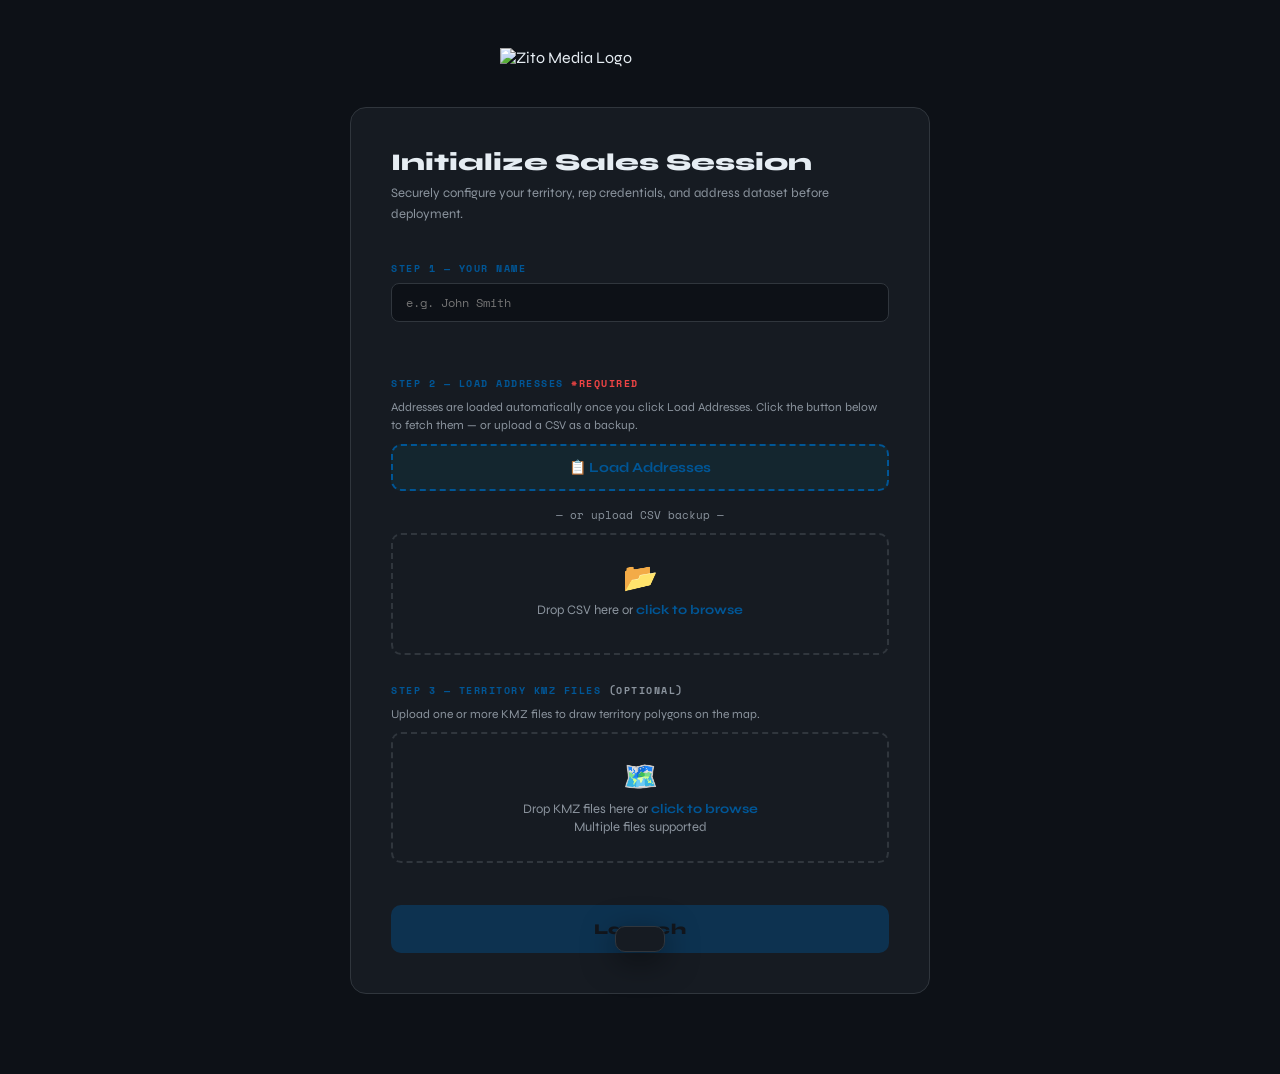
==== index.html @ ec0cebc1 "Rename app.html to index.html" ====
<!DOCTYPE html>
<html lang="en">
<head>
<meta charset="UTF-8">
<meta name="viewport" content="width=device-width, initial-scale=1.0, viewport-fit=cover">
<title>Zito FieldOS</title>
<link rel="manifest" href="manifest.json">
<meta name="theme-color" content="#005696">
<meta name="mobile-web-app-capable" content="yes">
<meta name="apple-mobile-web-app-capable" content="yes">
<meta name="apple-mobile-web-app-status-bar-style" content="black-translucent">
<meta name="apple-mobile-web-app-title" content="FieldOS">
<link rel="apple-touch-icon" href="https://www.zitomedia.net/wp-content/uploads/2025/03/Untitled-design-6.png">
<link rel="icon" type="image/png" href="https://www.zitomedia.net/wp-content/uploads/2025/03/Untitled-design-6.png">

<!-- Preconnect to every external host so DNS + TLS happens in parallel, not serially -->
<link rel="preconnect" href="https://fonts.googleapis.com">
<link rel="preconnect" href="https://fonts.gstatic.com" crossorigin>
<link rel="preconnect" href="https://cdnjs.cloudflare.com">
<link rel="preconnect" href="https://server.arcgisonline.com">
<link rel="preconnect" href="https://nominatim.openstreetmap.org">
<link rel="preconnect" href="https://services.arcgisonline.com">
<link rel="dns-prefetch" href="https://script.google.com">

<!-- Fonts: display=swap means text shows in fallback font immediately, custom font swaps in when ready -->
<link href="https://fonts.googleapis.com/css2?family=Space+Mono:wght@400;700&family=Syne:wght@400;600;700;800&display=swap" rel="stylesheet">
<link rel="stylesheet" href="https://cdnjs.cloudflare.com/ajax/libs/leaflet/1.9.4/leaflet.min.css"/>
<link rel="stylesheet" href="https://cdnjs.cloudflare.com/ajax/libs/leaflet.markercluster/1.5.3/MarkerCluster.min.css"/>
<link rel="stylesheet" href="https://cdnjs.cloudflare.com/ajax/libs/leaflet.markercluster/1.5.3/MarkerCluster.Default.min.css"/>
<!-- App styles — bump ?v= whenever you update style.css so browsers fetch fresh -->
<link rel="stylesheet" href="style.css">
</head>
<body>

<!-- ═══════════════════ SPLASH SCREEN ═══════════════════ -->
<div id="splash" class="gone">
  <div class="splash-grid"></div>
  <div class="splash-glow"></div>
  <div class="splash-rings">
    <div class="splash-ring"></div>
    <div class="splash-ring"></div>
    <div class="splash-ring"></div>
    <div class="splash-ring"></div>
  </div>
  <div class="splash-body">
    <div class="splash-logo">
      <img src="https://www.zitomedia.net/wp-content/uploads/2025/03/Untitled-design-6.png" alt="Zito Media">
    </div>
    <div class="splash-line"></div>
    <div class="splash-tag">Field Operations & Sales Intelligence</div>
    <div class="splash-name" id="splash-rep-name"></div>
    <div class="splash-dots">
      <div class="splash-dot"></div>
      <div class="splash-dot"></div>
      <div class="splash-dot"></div>
    </div>
    <div class="splash-prog-wrap">
      <div class="splash-prog-track">
        <div class="splash-prog-fill" id="splash-prog-fill"></div>
      </div>
      <div class="splash-prog-label">Loading session…</div>
    </div>
  </div>
  <div class="splash-ver">ZITO FIELDOS v1.0.3 • Production • Build 2026.02.22</div>
</div>

<!-- ═══════════════════ SIGN-OUT CONFIRM ═══════════════════ -->
<div id="signout-confirm">
  <div class="signout-box">
    <div class="signout-icon">👋</div>
    <div class="signout-title">End Session?</div>
    <div class="signout-msg">Your availability will be set to Offline and your session will be securely closed.</div>
    <div class="signout-btns">
      <button class="signout-cancel" onclick="closeSignOutConfirm()">Cancel</button>
      <button class="signout-confirm-btn" onclick="confirmSignOut()">End Session</button>
    </div>
  </div>
</div>

<!-- ═══════════════════ SETUP PAGE ═══════════════════ -->
<div id="page-setup">
  <div class="logo-bar">
    <img src="https://www.zitomedia.net/wp-content/uploads/2025/03/Untitled-design-6.png" alt="Zito Media Logo">
  </div>
  <div class="setup-card">
    <h1>Initialize Sales Session</h1>
    <p class="sub">Securely configure your territory, rep credentials, and address dataset before deployment.</p>

    <div class="step">
      <div class="slabel">Step 1 — Your Name</div>
      <input class="txt-in" type="text" id="rep-name" placeholder="e.g. John Smith" oninput="validateRepName()" autocomplete="name">
      <div id="rep-name-hint">⚠ Please enter your first and last name</div>
      <div id="rep-profile-status"></div>
    </div>

    <div class="step">
      <div class="slabel">Step 2 — Load Addresses <span class="text-danger">*Required</span></div>
      <p class="shint">Addresses are loaded automatically once you click Load Addresses. Click the button below to fetch them — or upload a CSV as a backup.</p>
      <button class="btn-fetch-addr" id="btn-fetch-addr" onclick="fetchAddressesFromSheet()">
        <span id="fetch-addr-icon">📋</span> Load Addresses
      </button>
      <div id="fetch-addr-status" class="dz-status"></div>

      <div class="dz-or">— or upload CSV backup —</div>
      <div class="dropzone" id="dz-csv">
        <input type="file" id="csv-file" accept=".csv">
        <div class="dz-icon">📂</div>
        <div class="dz-label">Drop CSV here or <strong>click to browse</strong></div>
        <div id="csv-status" class="dz-status"></div>
      </div>
    </div>

    <div class="step">
      <div class="slabel">Step 3 — Territory KMZ Files <span class="text-muted">(optional)</span></div>
      <p class="shint">Upload one or more KMZ files to draw territory polygons on the map.</p>
      <div class="dropzone" id="dz-kml">
        <input type="file" id="kml-file" accept=".kml,.kmz" multiple>
        <div class="dz-icon">🗺️</div>
        <div class="dz-label">Drop KMZ files here or <strong>click to browse</strong></div>
        <div class="dz-label small-muted">Multiple files supported</div>
      </div>
      <div id="kml-file-list"></div>
    </div>

    <button class="btn-launch" id="launch-btn" disabled onclick="launchApp()">Launch</button>
  </div>
</div>

<!-- ═══════════════════ APP PAGE ═══════════════════ -->
<div id="page-app">
  <div id="topbar">
    <div class="tb-logo">
      <img src="https://www.zitomedia.net/wp-content/uploads/2025/03/Untitled-design-6.png" alt="Logo" class="topbar-logo-img">
    </div>
    <div class="tb-sep"></div>
    <div class="tb-stat">Homes Passed: <strong id="st-total">0</strong></div>
    <div class="tb-stat sched">✅ Scheduled: <strong id="st-sched">0</strong></div>
    <div class="tb-stat">Pending: <strong id="st-pend">0</strong></div>
    <div class="tb-actions">
      <button id="btn-drop-pin-top" class="tb-btn" title="Drop a pin / add an address">📍 Drop Pin</button>
      <button id="btn-draw-zone-top" class="tb-btn tb-btn-zone" onclick="toggleDrawZoneMode()" title="Draw a polygon and auto-add every house inside it">🏘 Draw Zone</button>
      <div id="tb-status-pill" class="is-offline" onclick="openBadge()" title="View my badge">
        <span class="status-dot"></span>
        <span id="tb-status-label">OFFLINE</span>
      </div>
      <button id="btn-manager" class="tb-btn" onclick="openManagerPanel()">Team</button>
      <button id="btn-chat" class="tb-btn tb-btn-chat" onclick="openChat()" title="Team Chat">
        💬 Chat<span id="chat-unread-badge" class="chat-unread-badge hidden"></span>
      </button>
      <button class="tb-btn" onclick="openBadge()">My Badge</button>
      <button class="tb-btn btn-logout" onclick="openSignOutConfirm()" title="Sign out">Log Out</button>
    </div>
  </div>

  <!-- Sidebar collapse toggle -->
  <button id="sidebar-toggle" onclick="toggleSidebar()" title="Toggle address list">&#8249;</button>

  <!-- ═══════════════════ BADGE MODAL ═══════════════════ -->
  <div id="badge-modal" onclick="if(event.target===this)closeBadge()">
    <div class="badge-wrap">
      <div class="badge-card">
        <div class="badge-stripe"></div>
        <div class="badge-logo-bar">
          <img src="https://www.zitomedia.net/wp-content/uploads/2025/03/Untitled-design-6.png" alt="Zito Media">
          <span class="badge-id-num" id="badge-id-num">REP-000</span>
        </div>
        <div class="badge-avatar" id="badge-avatar">?</div>
        <div class="badge-name" id="badge-rep-name">—</div>
        <div class="badge-title">Sales Representative</div>
        
        <div class="badge-contact">
          <div class="badge-contact-row">📞 <a id="badge-phone-link" href="#"><span id="badge-rep-phone">—</span></a></div>
          <div class="badge-contact-row">✉️ <a id="badge-email-link" href="#"><span id="badge-rep-email">—</span></a></div>
          <div class="badge-contact-row">🌐 <a id="badge-web-link" href="#" target="_blank" rel="noopener"><span id="badge-rep-web">zitomedia.net</span></a></div>
        </div>

        <div class="badge-email-actions">
          <button class="badge-email-btn mega" onclick="emailCustomerOffer('mega')">Email Mega Offer</button>
          <button class="badge-email-btn gig" onclick="emailCustomerOffer('gig')">Email Gig Offer</button>
        </div>

        <div class="badge-divider"></div>
        <div class="badge-stats">
          <div class="badge-stat">
            <div class="badge-stat-val total-c" id="badge-total">0</div>
            <div class="badge-stat-lbl">Total Sales</div>
          </div>
          <div class="badge-stat">
            <div class="badge-stat-val mega-c" id="badge-mega">0</div>
            <div class="badge-stat-lbl">Mega</div>
          </div>
          <div class="badge-stat">
            <div class="badge-stat-val gig-c" id="badge-gig">0</div>
            <div class="badge-stat-lbl">Gig</div>
          </div>
        </div>
        <div class="badge-divider"></div>
        <div class="badge-status-row">
          <div id="badge-toggle" class="badge-status-toggle offline" onclick="toggleRepStatus()">
            <span class="badge-toggle-dot"></span>
            <span id="badge-status-text">OFFLINE</span>
          </div>
        </div>
        <div class="badge-toggle-hint">Tap to toggle your availability status</div>
      </div>
      <button class="badge-close-btn" onclick="closeBadge()">Close</button>
      <button class="badge-signout-btn" onclick="closeBadge();openSignOutConfirm()">⏻ End Session</button>
    </div>
  </div>

  <!-- ═══════════════════ MANAGER DASHBOARD ═══════════════════ -->
  <div id="manager-modal" onclick="if(event.target===this)closeManagerPanel()">
    <div class="mgr-wrap">

      <!-- Header -->
      <div class="mgr-header">
        <div>
          <div class="mgr-eyebrow">Manager View</div>
          <div class="mgr-title">Field Intelligence</div>
          <div class="mgr-subtitle" id="mgr-last-refresh">—</div>
        </div>
        <button class="mgr-refresh-btn" id="mgr-refresh-btn" onclick="refreshManagerPanel()">↻</button>
      </div>

      <!-- Top KPI pills -->
      <div class="mgr-summary">
        <div class="mgr-pill"><div class="mgr-pill-val online-c" id="mgr-count-online">—</div><div class="mgr-pill-lbl">Online</div></div>
        <div class="mgr-pill"><div class="mgr-pill-val offline-c" id="mgr-count-offline">—</div><div class="mgr-pill-lbl">Offline</div></div>
        <div class="mgr-pill"><div class="mgr-pill-val sales-c" id="mgr-count-sales">—</div><div class="mgr-pill-lbl">Sales Today</div></div>
      </div>

      <!-- Tab nav -->
      <div class="mgr-tabs">
        <button class="mgr-tab active" onclick="switchMgrTab('team',this)"><span class="tab-emoji">👥</span><span class="tab-label">Team</span></button>
        <button class="mgr-tab" onclick="switchMgrTab('analytics',this)"><span class="tab-emoji">📊</span><span class="tab-label">Analytics</span></button>
        <button class="mgr-tab" onclick="switchMgrTab('coverage',this)"><span class="tab-emoji">🗺</span><span class="tab-label">Coverage</span></button>
        <button class="mgr-tab" onclick="switchMgrTab('forecast',this)"><span class="tab-emoji">💰</span><span class="tab-label">Forecast</span></button>
        <button class="mgr-tab" onclick="switchMgrTab('territory',this)"><span class="tab-emoji">🎯</span><span class="tab-label">Territory</span></button>
        <button class="mgr-tab mgr-tab-ai" onclick="switchMgrTab('ai',this)"><span class="tab-emoji">🤖</span><span class="tab-label">AI</span></button>
        <!-- AI Coach removed -->
      </div>

      <!-- ── TAB: TEAM ── -->
      <div id="mgr-tab-team" class="mgr-tab-panel active">
        <div class="mgr-perf">
          <div class="mgr-perf-head">Live Performance</div>
          <div class="mgr-perf-grid">
            <div class="mgr-metric">
              <div class="mgr-metric-lbl">Close Rate</div>
              <div class="mgr-metric-val" id="mgr-m-close">—</div>
              <div class="mgr-metric-sub" id="mgr-m-close-sub">—</div>
            </div>
            <div class="mgr-metric">
              <div class="mgr-metric-lbl">Sales / Hour</div>
              <div class="mgr-metric-val" id="mgr-m-pace">—</div>
              <div class="mgr-metric-sub" id="mgr-m-pace-sub">—</div>
            </div>
            <div class="mgr-metric">
              <div class="mgr-metric-lbl">Gig Mix</div>
              <div class="mgr-metric-val" id="mgr-m-gigmix">—</div>
              <div class="mgr-metric-sub" id="mgr-m-gigmix-sub">—</div>
            </div>
            <div class="mgr-metric">
              <div class="mgr-metric-lbl">Sales / Rep</div>
              <div class="mgr-metric-val" id="mgr-m-spr">—</div>
              <div class="mgr-metric-sub" id="mgr-m-spr-sub">—</div>
            </div>
          </div>
        </div>
        <div class="mgr-list-head">Field Reps</div>
        <div id="mgr-rep-list">
          <div class="mgr-loading"><div class="mgr-spinner"></div>Loading rep data…</div>
        </div>
      </div>

      <!-- ── TAB: ANALYTICS ── -->
      <div id="mgr-tab-analytics" class="mgr-tab-panel">

        <div class="mgr-two-col">
          <div class="ana-card">
            <div class="ana-card-head">🕐 Best Hours to Knock</div>
            <div class="ana-card-sub">Close rate by hour of day — based on all recorded door knocks</div>
            <div id="ana-tod-chart" class="tod-chart"></div>
            <div class="tod-x-labels" id="ana-tod-labels"></div>
          </div>

          <div class="ana-card">
            <div class="ana-card-head">📶 Status Breakdown</div>
            <div class="ana-card-sub">Disposition of all worked doors this session</div>
            <div id="ana-status-bars" class="status-bars"></div>
          </div>
        </div>

        <div class="mgr-two-col">
          <div class="ana-card">
            <div class="ana-card-head">🆚 Competitor Landscape</div>
            <div class="ana-card-sub">What service do prospects already have?</div>
            <div id="ana-competitor" class="competitor-grid"></div>
          </div>

          <div class="ana-card">
            <div class="ana-card-head">👤 Rep Leaderboard</div>
            <div class="ana-card-sub">Ranked by close rate — minimum 5 doors worked</div>
            <div id="ana-leaderboard" class="leaderboard-list"></div>
          </div>
        </div>

      </div>

      <!-- ── TAB: COVERAGE ── -->
      <div id="mgr-tab-coverage" class="mgr-tab-panel">

        <div class="mgr-two-col">
          <div class="ana-card">
            <div class="ana-card-head card-head-flex">
              <span>Territory Coverage</span>
              <button class="heat-btn" id="btn-heat-map" onclick="toggleHeatMap()">🌡 Coverage Map</button>
            </div>
            <div class="ana-card-sub">% of addresses knocked per territory</div>
            <div id="cov-territory-bars"></div>
          </div>

          <div class="ana-card">
            <div class="ana-card-head">📍 Coverage Legend</div>
            <div class="cov-legend">
              <div class="cov-leg-row"><span class="cov-swatch mega"></span>Mega Sale</div>
              <div class="cov-leg-row"><span class="cov-swatch gig"></span>Gig Sale</div>
              <div class="cov-leg-row"><span class="cov-swatch nothome"></span>Not Home</div>
              <div class="cov-leg-row"><span class="cov-swatch brightspeed"></span>Brightspeed</div>
              <div class="cov-leg-row"><span class="cov-swatch incontract"></span>In Contract</div>
              <div class="cov-leg-row"><span class="cov-swatch notinterested"></span>Not Interested</div>
              <div class="cov-leg-row"><span class="cov-swatch goback"></span>Go Back Later</div>
              <div class="cov-leg-row"><span class="cov-swatch pending"></span>Pending / Untouched</div>
            </div>
          </div>
        </div>

      </div>

      <!-- ── TAB: FORECAST ── -->
      <div id="mgr-tab-forecast" class="mgr-tab-panel">

        <div class="ana-card forecast-hero">
          <div class="ana-card-head">📡 Revenue Projection</div>
          <div class="ana-card-sub">Based on current close rate applied to remaining pending homes</div>
          <div class="forecast-mrr" id="fc-mrr">—</div>
          <div class="forecast-mrr-label">Projected Monthly Recurring Revenue</div>
        </div>

        <div class="ana-card">
          <div class="ana-card-head">Projection Inputs</div>
          <div class="fc-inputs-grid" id="fc-inputs-grid"></div>
        </div>

        <div class="ana-card">
          <div class="ana-card-head">Territory Breakdown</div>
          <div id="fc-territory-table"></div>
        </div>

        <div class="ana-card">
          <div class="ana-card-head">Package Revenue Split</div>
          <div class="fc-pkg-split" id="fc-pkg-split"></div>
        </div>

      </div>

      <!-- ── TAB: TERRITORY INTEL ── -->
      <div id="mgr-tab-territory" class="mgr-tab-panel">

        <div class="ana-card">
          <div class="ana-card-head">📡 Territory Saturation</div>
          <div class="ana-card-sub">How worked-out is each territory? When to rotate reps in.</div>
          <div id="ti-saturation"></div>
        </div>

        <div class="ana-card">
          <div class="ana-card-head">🆚 Competitor Breakdown by Territory</div>
          <div class="ana-card-sub">% of homes using Brightspeed, in contract, or open market — per territory</div>
          <div id="ti-competitor-table"></div>
        </div>

        <div class="ana-card">
          <div class="ana-card-head">🔄 Follow-Up Queue</div>
          <div class="ana-card-sub">Go Back Later &amp; Not Home doors across all territories — sorted by how long they've been waiting</div>
          <div id="ti-stale-list"></div>
        </div>

        <div class="ana-card">
          <div class="ana-card-head">📋 Deploy Recommendations</div>
          <div class="ana-card-sub">Where to focus reps next based on coverage and close rate data</div>
          <div id="ti-recommendations"></div>
        </div>

      </div>

      <!-- AI Coach tab removed -->

      <!-- ── TAB: AI ANALYSIS ── -->
      <div id="mgr-tab-ai" class="mgr-tab-panel">

        <!-- API Key row -->
        <div class="ai-key-row" id="ai-key-row">
          <div class="ai-key-label">Anthropic API Key</div>
          <div class="ai-key-input-wrap">
            <input class="ai-key-input" id="ai-key-input" type="password"
              placeholder="sk-ant-api03-…"
              oninput="aiKeySave()"
              autocomplete="off" spellcheck="false">
            <button class="ai-key-toggle" onclick="aiKeyToggle()" title="Show/hide key">👁</button>
          </div>
          <div class="ai-key-hint" id="ai-key-hint">Saved in your browser only — never sent to the sheet</div>
        </div>

        <div class="ai-hero-card">
          <div class="ai-hero-left">
            <div class="ai-hero-title">🤖 Field Intelligence Briefing</div>
            <div class="ai-hero-sub">Claude analyses all live territory, rep, competitor, and forecast data to give you actionable deployment recommendations.</div>
          </div>
          <button class="ai-run-btn" id="ai-run-btn" onclick="runAIAnalysis()">
            <span id="ai-run-btn-label">▶ Run Analysis</span>
          </button>
        </div>

        <!-- Context pills — what data is being sent -->
        <div class="ai-context-pills" id="ai-context-pills"></div>

        <!-- Output area -->
        <div id="ai-output" class="ai-output-idle">
          <div class="ai-output-placeholder">
            <div class="ai-placeholder-icon">🧠</div>
            <div>Enter your API key above, then hit <strong>Run Analysis</strong>.<br>
            Takes about 10–15 seconds.</div>
          </div>
        </div>

        <!-- Timestamp -->
        <div class="ai-timestamp" id="ai-timestamp"></div>

      </div>

      <button class="mgr-close-btn" onclick="closeManagerPanel()">Close</button>
    </div>
  </div>

  <!-- ═══════════════════ GPS PERMISSION PROMPT ═══════════════════ -->
  <div id="gps-prompt" class="gps-prompt-overlay">
    <div class="gps-prompt-box">
      <div class="gps-prompt-icon">📍</div>
      <div class="gps-prompt-title">Enable Location</div>
      <div class="gps-prompt-body">
        FieldOS uses your location to:<br><br>
        <span class="gps-feat">🧭 <strong>Route Mode</strong> — sort addresses nearest-first as you walk</span>
        <span class="gps-feat">📡 <strong>Territory loading</strong> — auto-load homes near you</span>
        <span class="gps-feat">🔄 <strong>Follow-Up Queue</strong> — show distance to each callback</span>
      </div>
      <div class="gps-prompt-sub">Your location is never stored or shared. It stays on your device.</div>
      <button class="gps-btn-allow" onclick="requestGPS()">Allow Location Access</button>
      <button class="gps-btn-skip"  onclick="dismissGPSPrompt()">Not Now</button>
    </div>
  </div>

  <!-- GPS status banner (shows briefly after grant/deny) -->
  <div id="gps-banner" class="gps-banner"></div>

  <div id="panel-list">
    <div class="pl-head">
      <div class="pl-title">
        Addresses
        <span class="pl-badge" id="addr-count">0</span>
      </div>
      <div class="pl-mode-btns">
        <button class="pl-mode-btn" id="btn-route-mode" onclick="toggleRouteMode()">
          <span class="pl-mode-icon">🧭</span>
          <span class="pl-mode-label">Route</span>
        </button>
        <button class="pl-mode-btn" id="btn-stale-mode" onclick="toggleStaleMode()">
          <span class="pl-mode-icon">🔄</span>
          <span class="pl-mode-label">Follow-Up</span>
          <span class="pl-mode-count" id="stale-badge"></span>
        </button>
      </div>
      <input class="search-in" id="addr-search" placeholder="🔍 Search addresses…" oninput="filterList(this.value)">
    </div>
    <div id="addr-items"></div>
    <div class="pl-footer">
      <button class="btn-add-addr" onclick="openAddAddrModal()">&#43; Add Address</button>
    </div>
  </div>

  <!-- ═══════════════════ ADD ADDRESS MODAL ═══════════════════ -->
  <div id="add-addr-modal" onclick="if(event.target===this)closeAddAddrModal()">
    <div class="add-addr-box">
      <div class="add-addr-header">
        <div class="add-addr-title">Add New Address</div>
        <button class="add-addr-close" onclick="closeAddAddrModal()">&#10005;</button>
      </div>
      <div class="add-addr-sub">Enter a home not in the current list. It will be added to your session and saved to the Addresses tab in Google Sheets.</div>

      <div class="fg">
        <label class="fl">Street Address <span class="text-danger">*</span></label>
        <input class="fi" type="text" id="new-addr-street" placeholder="e.g. 123 Oak St" oninput="checkNewAddrReady()">
      </div>
      <div class="fg-row">
        <div>
          <label class="fl">City <span class="text-danger">*</span></label>
          <input class="fi" type="text" id="new-addr-city" placeholder="e.g. Burnsville" oninput="checkNewAddrReady()">
        </div>
        <div>
          <label class="fl">State</label>
          <input class="fi" type="text" id="new-addr-state" placeholder="e.g. NC" maxlength="2">
        </div>
      </div>
      <div class="fg">
        <label class="fl">ZIP Code</label>
        <input class="fi" type="text" id="new-addr-zip" placeholder="e.g. 28714" maxlength="10">
      </div>

      <div class="add-addr-note">
        &#128203; This address will also be written to the <strong>Addresses</strong> tab of your Google Sheet so it persists for future sessions.
      </div>

      <button class="btn-add-addr-submit" id="btn-new-addr-submit" onclick="submitNewAddress()" disabled>Add Address</button>
      <div id="add-addr-sending">
        <div class="add-addr-spinner"></div> Saving to Google Sheet&hellip;
      </div>
    </div>
  </div>

  <!-- Pin Drop banner — visible while pin mode is active -->
  <div id="pin-drop-banner">📍 Tap a home on the map to add it</div>

  <!-- Draw Zone banner — visible while polygon drawing is active -->
  <div id="draw-zone-banner">
    <span id="draw-zone-banner-text">✏️ Tap to place corners — double-tap or tap ● to close</span>
    <button class="dz-banner-cancel" onclick="cancelDrawZone()">✕ Cancel</button>
  </div>

  <!-- Draw Zone Confirm Modal -->
  <div id="draw-zone-confirm-modal" onclick="if(event.target===this)closeDrawZoneConfirm()">
    <div class="dz-confirm-box">
      <div class="dz-confirm-header">
        <div class="dz-confirm-title">🏘 Zone Scan Complete</div>
        <button class="dz-confirm-close" onclick="closeDrawZoneConfirm()">✕</button>
      </div>
      <div class="dz-confirm-count">
        <div class="dz-count-num" id="dz-count-big">0</div>
        <div class="dz-count-label">homes found in zone</div>
      </div>
      <div id="dz-breakdown" class="dz-breakdown"></div>
      <div id="dz-geocode-time" class="dz-geocode-time"></div>
      <div class="dz-territory-row">
        <label class="dz-terr-label">Assign territory name</label>
        <input class="dz-terr-input" id="dz-territory-input" type="text" placeholder="e.g. Palestine_TX">
      </div>
      <div class="dz-confirm-actions">
        <button class="dz-btn-confirm" onclick="confirmAddZoneBuildings()">✅ Add All Homes</button>
        <button class="dz-btn-cancel"  onclick="closeDrawZoneConfirm()">Cancel</button>
      </div>
    </div>
  </div>

  <!-- Drop Pin FAB — mobile only, replaces the topbar button which overflows on small screens -->
  <button id="btn-drop-pin-fab" onclick="togglePinDropMode()" title="Drop a pin / add an address">
    📍 Drop Pin
  </button>

  <div id="map"></div>

  <!-- Weather Overlay Pill -->
  <div id="wx-pill" class="wx-pill" aria-label="Weather controls">
    <button id="wx-radar-toggle" class="wx-chip wx-toggle" type="button" onclick="wxToggleRadar()" aria-pressed="false">
      <span class="wx-label">Radar</span>
      <span class="wx-switch" aria-hidden="true"><span class="wx-knob"></span></span>
    </button>
    <div id="wx-temp" class="wx-chip wx-temp" title="Current temperature">—°F</div>
  </div>

  <!-- Geocoding progress bar -->
  <div id="geocode-bar" class="hidden">
    <div id="gc-text"></div>
    <div class="gc-track">
      <div id="gc-fill"></div>
    </div>
  </div>

  <div id="panel-form">
    <div class="pf-head">
      <div class="pf-info">
        <div class="pf-addr" id="pf-addr-line"></div>
        <div class="pf-sub"  id="pf-addr-sub"></div>
      </div>
      <button class="pf-collapse" id="pf-collapse-btn" onclick="toggleFormCollapse()" title="Collapse / expand form">▾</button>
      <button class="pf-close" onclick="closeForm()">✕</button>
    </div>
    <div class="pf-body">

      <!-- Active customer notice (shown instead of sales form) -->
      <div id="active-notice" class="hidden">
        <div class="active-notice-box">
          <div class="active-notice-icon">⚡</div>
          <div class="active-notice-title">Active Customer</div>
          <div class="active-notice-msg">This address is an existing active customer and cannot be sold to.</div>
        </div>
      </div>

      <!-- Sales form (hidden for active customers) -->
      <div id="sales-form-body">

      <!-- Previous disposition banner — shown when address has been visited before -->
      <div id="prev-disposition" class="hidden">
        <div class="prev-disp-label">Previous Disposition</div>
        <div class="prev-disp-row">
          <span class="prev-disp-status" id="prev-disp-status"></span>
          <span class="prev-disp-clear" onclick="clearPrevDisposition()" title="Clear disposition">✕ Clear</span>
        </div>
        <div class="prev-disp-note hidden" id="prev-disp-note"></div>
      </div>

      <div class="sec-head">Customer Info</div>
      <div class="fg-row">
        <div><label class="fl">First Name</label><input class="fi" type="text" id="f-first" placeholder="Jane"></div>
        <div><label class="fl">Last Name</label><input class="fi" type="text" id="f-last" placeholder="Smith"></div>
      </div>
      <div class="fg">
        <label class="fl">Phone</label>
        <input class="fi" type="text" id="f-phone" placeholder="(555) 555-5555" oninput="fmtPhone(this)">
      </div>
      <div class="fg">
        <label class="fl">Email</label>
        <input class="fi" type="text" id="f-email" placeholder="jane@example.com">
      </div>
      <div class="fg">
        <label class="fl">Notes</label>
        <input class="fi" type="text" id="f-notes" placeholder="Gate code, best call time, etc.">
      </div>

      <div class="sec-head">Select Package</div>
      <div class="pkg-grid">
        <div class="pkg-card mega-card" id="pkg-mega" onclick="pickPkg('mega')">
          <span class="pkg-check">✓</span>
          <div class="pkg-icon">⚡</div>
          <div class="pkg-name">Mega Speed</div>
          <div class="pkg-speed">500 Mbps</div>
          <div class="pkg-price">$44.95/mo</div>
        </div>
        <div class="pkg-card gig-card" id="pkg-gig" onclick="pickPkg('gig')">
          <span class="pkg-check">✓</span>
          <div class="pkg-icon">🚀</div>
          <div class="pkg-name">Gig Speed</div>
          <div class="pkg-speed">1,000 Mbps</div>
          <div class="pkg-price">$54.95/mo</div>
        </div>
      </div>

      <!-- Pricing Breakdown (shown after package selected) -->
      <div id="pricing-box" class="hidden">

        <div class="sec-head">Schedule Install</div>

        <!-- Schedule picker -->
        <div id="sched-wrap">
          <div id="sched-loading" class="sched-msg hidden">
            <div class="sched-spinner"></div><span>Loading schedule…</span>
          </div>
          <div id="sched-error" class="sched-err hidden"></div>

          <div id="sched-picker" class="hidden">
            <div class="sched-nav">
              <button class="sched-nav-btn" onclick="schedShiftWeek(-1)">&#8592;</button>
              <span class="sched-week-label" id="sched-week-label"></span>
              <button class="sched-nav-btn" onclick="schedShiftWeek(1)">&#8594;</button>
            </div>
            <div id="sched-day-grid"></div>
          </div>

          <!-- Confirmed slot -->
          <div id="sched-confirmed" class="sched-confirmed hidden">
            <div class="sched-conf-check">✅</div>
            <div class="sched-conf-body">
              <div class="sched-conf-label">Install Scheduled</div>
              <div class="sched-conf-date" id="sched-conf-date"></div>
              <div class="sched-conf-time" id="sched-conf-time"></div>
            </div>
            <button class="sched-conf-change" onclick="schedClearSlot()">✕ Change</button>
          </div>
        </div>

        <!-- Hidden fields used by calcPricing + payload -->
        <input type="hidden" id="f-install-date">
        <input type="hidden" id="f-install-time">

        <div class="sec-head">Pricing Breakdown</div>
        <div class="price-table">
          <div class="price-section-label">Monthly Bill (recurring)</div>
          <div class="price-row"><span>Internet Service</span><span id="pr-internet">—</span></div>
           <div class="price-row"><span>Modem Fee</span><span>$10.00</span></div>
          <div class="price-row"><span>eero 6+ WiFi Router</span><span>$5.00</span></div>
          <div class="price-row"><span>Payment Processing Fee</span><span>$1.00</span></div>
          <div class="price-row price-total"><span>Monthly Total</span><span id="pr-monthly">—</span></div>

          <div class="price-section-label mt-14">First Month Bill (promo: internet is free)</div>
          <div class="price-row promo-row"><span>Internet Service</span><span class="free-tag">FREE</span></div>
           <div class="price-row"><span>Modem Fee</span><span>$10.00</span></div>
          <div class="price-row"><span>eero 6+ WiFi Router</span><span>$5.00</span></div>
          <div class="price-row"><span>Payment Processing Fee</span><span>$1.00</span></div>
          <div class="price-row price-total"><span>First Month Bill (fees only)</span><span id="pr-firstbill-fees">$16.00</span></div>
           <div class="price-row"><span class="opacity-85">+ Estimated Proration (below)</span><span class="opacity-85">—</span></div>
           <div class="price-row price-total"><span>Estimated First Bill Total</span><span id="pr-firstbill-total">—</span></div>

          <div id="proration-section" class="hidden">
            <div class="price-section-label mt-14">Estimated Proration (install → 1st of next month)</div>
            <div class="price-row"><span id="pr-prorate-label">Internet</span><span id="pr-prorate-internet">—</span></div>
            <div class="price-row"><span id="pr-prorate-eero-label">eero 6+</span><span id="pr-prorate-eero">—</span></div>
            <div class="price-row"><span>Payment Processing Fee</span><span>$1.00</span></div>
            <div class="price-row price-total"><span>Estimated Proration Total</span><span id="pr-prorate-total">—</span></div>
             <div class="price-note mt-10">
               ✅ <strong>No payment is collected at install.</strong> Estimated proration is added to the first bill.
             </div>
          </div>

          <div class="price-note">
            📅 Bills are generated on the <strong>1st</strong> of each month and due by the <strong>10th</strong>.
            <br>💡 Promo: First month includes <strong>free internet service</strong>, but standard monthly fees still apply (modem $10, eero $5, processing $1).
          </div>
        </div>
      </div>

      <div class="sec-head">Submit Sale</div>
      <button class="btn-mega" id="btn-mega" onclick="submitSale('Mega Speed')" disabled>⚡ Submit — Mega Speed</button>
      <button class="btn-gig"  id="btn-gig"  onclick="submitSale('Gig Speed')"  disabled>🚀 Submit — Gig Speed</button>

      <div class="sec-head">No Sale</div>
      <div class="status-grid" id="status-grid">
        <!-- Populated dynamically by renderDispositionButtons() based on territory -->
      </div>
      
      <!-- No Sale Disposition Note (only for Not Home / Not Interested / Go Back Later) -->
      <div class="fg hidden" id="ns-note-wrap">
        <label class="fl" for="ns-note">Disposition Note</label>
        <textarea class="fi" id="ns-note" rows="3" placeholder="Quick note (optional)"></textarea>
      </div>

<button class="btn-log" onclick="submitStatus()">Log Status (no sale)</button>

      </div><!-- end sales-form-body -->
    </div>
  </div>
</div>

<!-- ═══════════════════ CHAT MODAL ═══════════════════ -->
<div id="chat-modal" onclick="if(event.target===this)closeChat()">
  <div class="chat-wrap">
    <div class="chat-header">
      <div class="chat-header-left">
        <div class="chat-title">💬 Team Chat</div>
        <div class="chat-subtitle" id="chat-subtitle">Loading…</div>
      </div>
      <button class="chat-close-btn" onclick="closeChat()">✕</button>
    </div>
    <div class="chat-messages" id="chat-messages">
      <div class="chat-loading"><div class="chat-spinner"></div> Loading messages…</div>
    </div>
    <div class="chat-input-row">
      <input class="chat-input" id="chat-input" type="text" placeholder="Message the team…" maxlength="500" onkeydown="if(event.key==='Enter'&&!event.shiftKey){event.preventDefault();sendChatMessage();}">
      <button class="chat-send-btn" onclick="sendChatMessage()">Send</button>
    </div>
  </div>
</div>

<!-- Toast -->
<div id="toast"></div>

<!-- Guide Modal -->
<div id="modal" onclick="handleModalClick(event)">
  <div class="modal-box">
    <h2>⚙ Google Sheets Setup Guide</h2>
    <p>Follow these steps to send sale data automatically to a Google Sheet.</p>

    <h3>1 — Create a Google Sheet</h3>
    <p>Add these headers in Row 1 exactly as shown:</p>
    <pre>Timestamp | Salesperson | Address | City | State | Zip | First Name | Last Name | Phone | Email | Package | Install Date | Install Time | Notes | Status</pre>

    <h3>2 — Open Apps Script</h3>
    <p>Go to <strong>Extensions → Apps Script</strong>, delete existing code, and paste this:</p>
    <pre>function doPost(e) {
  var sheet = SpreadsheetApp.getActiveSpreadsheet().getActiveSheet();
  var d = JSON.parse(e.postData.contents);
  sheet.appendRow([
    new Date(), d.salesperson,
    d.address, d.city, d.state, d.zip,
    d.firstName, d.lastName, d.phone, d.email,
    d.package, d.installDate, d.installTime, d.notes, d.status
  ]);
  return ContentService
    .createTextOutput(JSON.stringify({result:'success'}))
    .setMimeType(ContentService.MimeType.JSON);
}</pre>

    <h3>3 — Deploy as Web App</h3>
    <p>Click <strong>Deploy → New deployment → Web app</strong>. Set <em>Execute as</em>: <strong>Me</strong>, <em>Who has access</em>: <strong>Anyone</strong>. Deploy and authorize.</p>

    <h3>4 — Address CSV Format</h3>
    <pre>address,city,state,zip
123 Main St,Burnsville,NC,28714
456 Oak Ave,Burnsville,NC,28714</pre>

    <button class="modal-close" onclick="closeModal()">Close</button>
  </div>
</div>
<!-- Third-party libraries -->
<script defer src="https://cdnjs.cloudflare.com/ajax/libs/leaflet/1.9.4/leaflet.min.js"></script>
<script defer src="https://cdnjs.cloudflare.com/ajax/libs/leaflet.markercluster/1.5.3/leaflet.markercluster.min.js"></script>
<script defer src="https://cdnjs.cloudflare.com/ajax/libs/PapaParse/5.4.1/papaparse.min.js"></script>
<script defer src="https://cdnjs.cloudflare.com/ajax/libs/jszip/3.10.1/jszip.min.js"></script>
<!-- App logic — bump ?v= whenever you push a new version of app.js -->
<script defer src="app.js"></script>
<!-- Supabase client (optional) -->
<script type="module">
  import { createClient } from "https://esm.sh/@supabase/supabase-js@2";

  window.supabase = createClient(
    "YOUR_SUPABASE_URL",
    "YOUR_SUPABASE_ANON_KEY"
  );
</script>
<!-- Service worker: caches app shell + tiles so the app loads fast on weak signal -->
<script>
  if ('serviceWorker' in navigator) {
    window.addEventListener('load', function() {
      navigator.serviceWorker.register('sw.js').catch(function(){});
    });
  }
</script>
</body>
</html>
---- style.css ----
/* Zito FieldOS — styles
 * Split from single-file build on 2026.02.24
 * To update: edit this file and bump ?v= in index.html
 */

:root {
  --bg: #0d1117;
  --surface: #161b22;
  --surface2: #21262d;
  --border: #30363d;
  --accent: #005696;
  --mega: #8b5cf6;
  --gig: #10b981;
  --text: #e6edf3;
  --muted: #8b949e;
  --warn: #d97706;
  --danger: #ef4444;
  --sidebar-w: 280px;
}
* { box-sizing: border-box; margin: 0; padding: 0; }
body { font-family: 'Syne', sans-serif; color: var(--text); background: var(--bg); }

/* ── UTILITY CLASSES ─────────────────────────────────── */
.hidden { display: none !important; }
.mt-10 { margin-top: 10px !important; }
.mt-14 { margin-top: 14px !important; }
.opacity-85 { opacity: .85; }
.text-danger { color: var(--danger); }
.text-muted { color: var(--muted); }
.small-muted { font-size: 11px; color: var(--muted); margin-top: 2px; }
.topbar-logo-img { height: 30px; width: auto; }
.tb-actions { display: flex; align-items: center; gap: 8px; }
.btn-logout { color: #f87171; border-color: rgba(239,68,68,.3); }
.card-head-flex { display: flex; align-items: center; justify-content: space-between; }
.cov-swatch.mega { background: #8b5cf6; }
.cov-swatch.gig { background: #10b981; }
.cov-swatch.nothome { background: #d97706; }
.cov-swatch.brightspeed { background: #ef4444; }
.cov-swatch.incontract { background: #818cf8; }
.cov-swatch.notinterested { background: #dc2626; }
.cov-swatch.goback { background: #06b6d4; }
.cov-swatch.pending { background: #6b7280; }

/* geocode bar styles */
#geocode-bar {
  display: none;
  position: absolute;
  bottom: 20px;
  left: 50%;
  transform: translateX(-50%);
  background: #fff;
  border: 1px solid #d1d5db;
  border-radius: 10px;
  padding: 12px 20px;
  min-width: 300px;
  box-shadow: 0 4px 16px rgba(0,0,0,.15);
  z-index: 999;
  flex-direction: column;
  gap: 8px;
  font-family: 'Syne', sans-serif;
}
#gc-text { font-size: 12px; font-weight: 600; color: #374151; text-align: center; }
.gc-track { background: #e5e7eb; border-radius: 4px; height: 6px; overflow: hidden; }
#gc-fill { height: 100%; background: #2563eb; border-radius: 4px; transition: width .4s ease; width: 0%; }

/* additional element-specific rules */
#rep-name-hint { font-size: 11px; color: var(--muted); margin-top: 6px; font-family: 'Space Mono', monospace; display: none; }
#rep-profile-status { font-size: 12px; margin-top: 8px; min-height: 18px; }
#fetch-addr-status { margin-top: 8px; }
.tb-stat.sched { color: #059669; }

/* ── SETUP PAGE ─────────────────────────────────────── */
#page-setup {
  min-height: 100vh;
  min-height: 100dvh;
  overflow-y: auto;
  display: flex;
  flex-direction: column;
  align-items: center;
  padding: 48px 20px 80px;
  padding-bottom: max(80px, calc(80px + env(safe-area-inset-bottom)));
  box-sizing: border-box;
}
.logo-bar {
  display: flex;
  flex-direction: column;
  align-items: center;
  justify-content: center;
  gap: 12px;
  width: 100%;
  margin-bottom: 40px;
}
.logo-bar img {
  max-width: 280px;
  width: 80%;
  height: auto;
  object-fit: contain;
}
.logo-dot {
  width: 12px; height: 12px; border-radius: 50%;
  background: var(--accent); box-shadow: 0 0 12px var(--accent);
  animation: glow 2s ease-in-out infinite;
}
@keyframes glow {
  0%,100%{box-shadow:0 0 8px var(--accent)}
  50%{box-shadow:0 0 22px var(--accent)}
}
.setup-card {
  background: var(--surface); border: 1px solid var(--border);
  border-radius: 16px; padding: 40px; width: 100%; max-width: 580px;
  box-sizing: border-box;
}
.setup-card h1 { font-size: 24px; font-weight: 800; margin-bottom: 6px; }
.setup-card .sub { font-size: 13px; color: var(--muted); line-height: 1.6; margin-bottom: 36px; }

.step { margin-bottom: 28px; }
.slabel {
  font-size: 10px; font-weight: 700; letter-spacing: 1.5px; text-transform: uppercase;
  color: var(--accent); font-family: 'Space Mono', monospace; margin-bottom: 7px;
}
.shint { font-size: 12px; color: var(--muted); line-height: 1.55; margin-bottom: 9px; }

.txt-in {
  width: 100%; background: var(--bg); border: 1px solid var(--border);
  border-radius: 8px; padding: 10px 14px; color: var(--text);
  font-family: 'Space Mono', monospace; font-size: 12px; outline: none;
  transition: border-color .2s;
}
.txt-in:focus { border-color: var(--accent); box-shadow: 0 0 0 3px rgba(0,212,255,.1); }

.dropzone {
  border: 2px dashed var(--border); border-radius: 10px;
  padding: 26px; text-align: center; cursor: pointer;
  transition: border-color .2s, background .2s; position: relative;
}
.dropzone:hover { border-color: var(--accent); background: rgba(0,212,255,.04); }
.dropzone.dz-over { border-color: var(--accent); background: rgba(0,212,255,.07); }
.dropzone input[type=file] {
  position: absolute; inset: 0; width: 100%; height: 100%; opacity: 0; cursor: pointer;
}
.dz-icon { font-size: 28px; margin-bottom: 7px; }
.dz-label { font-size: 13px; color: var(--muted); }
.dz-label strong { color: var(--accent); }
.dz-status { margin-top: 9px; font-family: 'Space Mono', monospace; font-size: 11px; }
.ok  { color: var(--gig); }
.err { color: var(--danger); }

.btn-launch {
  width: 100%; margin-top: 6px; padding: 15px;
  background: var(--accent); color: var(--bg); border: none;
  border-radius: 10px; cursor: pointer;
  font-family: 'Syne', sans-serif; font-size: 15px; font-weight: 800;
  letter-spacing: .3px; transition: all .2s;
}
.btn-launch:hover:not(:disabled) {
  background: #33deff; transform: translateY(-1px);
  box-shadow: 0 6px 24px rgba(0,212,255,.35);
}
.btn-launch:disabled { opacity: .4; cursor: not-allowed; }

.guide-link {
  background: none; border: none; color: var(--accent);
  font-size: 11px; font-family: 'Space Mono', monospace;
  text-decoration: underline; cursor: pointer; padding: 0;
}

/* ── APP PAGE ───────────────────────────────────────── */
#page-app {
  display: none; height: 100vh; position: relative; overflow: hidden;
}

/* Topbar */
#topbar {
  position: absolute; top: 0; left: 0; right: 0; height: 52px;
  background: var(--surface); border-bottom: 1px solid var(--border);
  display: flex; align-items: center; padding: 0 16px; gap: 16px; z-index: 500;
}
.tb-logo { font-size: 16px; font-weight: 800; display:flex; align-items:center; gap:8px; }
.tb-sep  { width: 1px; height: 24px; background: var(--border); }
.tb-stat { font-size: 11px; color: var(--muted); font-family: 'Space Mono', monospace; }
.tb-stat strong { color: var(--text); }
.ml-auto { margin-left: auto; }
.tb-btn {
  background: var(--surface2); border: 1px solid var(--border);
  border-radius: 7px; color: var(--muted); cursor: pointer;
  padding: 5px 12px; font-size: 12px; font-family: 'Syne', sans-serif;
  font-weight: 600; transition: all .15s;
}
.tb-btn:hover { border-color: var(--accent); color: var(--accent); }

/* ── SIDEBAR TOGGLE BUTTON ── */
#sidebar-toggle {
  position: absolute;
  top: 62px; /* below topbar */
  left: var(--sidebar-w);
  z-index: 1050; /* above wx-pill (999) so it's always tappable */
  width: 24px; height: 48px;
  background: var(--surface);
  border: 1px solid var(--border);
  border-left: none;
  border-radius: 0 8px 8px 0;
  cursor: pointer;
  display: flex; align-items: center; justify-content: center;
  color: var(--muted);
  font-size: 13px;
  transition: left .25s ease, color .15s, background .15s;
  user-select: none;
}
#sidebar-toggle:hover { color: var(--accent); background: var(--surface2); }

/* Map */
#map {
  position: absolute;
  top: 52px; left: var(--sidebar-w); right: 0; bottom: 0;
  z-index: 1;
  transition: left .25s ease;
}

/* Address list panel */
#panel-list {
  position: absolute; top: 52px; left: 0; width: var(--sidebar-w); bottom: 0;
  background: var(--surface); border-right: 1px solid var(--border);
  display: flex; flex-direction: column; z-index: 1000; /* above wx-pill (999) */
  transition: transform .25s ease;
}

/* Collapsed state */
#page-app.sidebar-collapsed #panel-list {
  transform: translateX(-100%);
}
#page-app.sidebar-collapsed #map {
  left: 0;
}
#page-app.sidebar-collapsed #sidebar-toggle {
  left: 0;
  border-left: 1px solid var(--border);
  border-radius: 0 8px 8px 0;
}

/* On mobile, sidebar overlays map instead of pushing it */
@media (max-width: 640px) {
  #map {
    left: 0 !important;
  }
  #panel-list {
    z-index: 1050; /* above wx-pill on mobile too */
    box-shadow: 4px 0 20px rgba(0,0,0,.4);
  }
  #page-app.sidebar-collapsed #panel-list {
    transform: translateX(-100%);
  }
  #sidebar-toggle {
    left: var(--sidebar-w);
  }
  #page-app.sidebar-collapsed #sidebar-toggle {
    left: 0;
  }
  /* Hide some topbar stats on small screens */
  .tb-stat { display: none; }
  .tb-stat:first-of-type { display: flex; }
  /* Drop Pin moves to a FAB on mobile — hide the topbar button */
  #btn-drop-pin-top { display: none; }
}

.pl-head {
  padding: 12px 12px 10px;
  border-bottom: 1px solid var(--border);
  flex-shrink: 0;
  display: flex;
  flex-direction: column;
  gap: 8px;
}
.pl-title {
  font-size: 10px; font-weight: 700; text-transform: uppercase;
  letter-spacing: 1px; color: var(--muted); font-family: 'Space Mono', monospace;
  display: flex; align-items: center; gap: 8px;
}
.pl-badge {
  background: var(--bg); border: 1px solid var(--border); border-radius: 20px;
  padding: 1px 8px; font-size: 10px; font-family: 'Space Mono', monospace; color: var(--accent);
}
.search-in {
  width: 100%; background: var(--bg); border: 1px solid var(--border);
  border-radius: 7px; padding: 8px 11px; font-size: 13px; color: var(--text);
  font-family: 'Syne', sans-serif; outline: none; box-sizing: border-box;
}
.search-in:focus { border-color: var(--accent); }

#addr-items { flex: 1; overflow-y: auto; }
#addr-items::-webkit-scrollbar { width: 3px; }
#addr-items::-webkit-scrollbar-thumb { background: var(--border); border-radius: 2px; }

.addr-row {
  padding: 9px 14px; cursor: pointer; border-bottom: 1px solid rgba(255,255,255,.04);
  display: flex; align-items: center; gap: 10px; transition: background .1s;
  user-select: none;
}
.addr-row:hover { background: rgba(0,212,255,.05); }
.addr-row.sel   { background: rgba(0,212,255,.1); border-left: 3px solid var(--accent); padding-left: 11px; }
.ar-dot  { width: 16px; height: 18px; flex-shrink: 0; display:flex; align-items:center; justify-content:center; }
.ar-info { flex: 1; min-width: 0; }
.ar-st   { font-size: 12px; font-weight: 600; overflow: hidden; text-overflow: ellipsis; display: -webkit-box; -webkit-line-clamp: 2; -webkit-box-orient: vertical; white-space: normal; }
.ar-sub  { font-size: 10px; color: var(--muted); font-family: 'Space Mono', monospace; margin-top: 1px; }
.ar-tag  { font-size: 9px; font-weight: 700; padding: 2px 6px; border-radius: 20px; white-space: nowrap; flex-shrink: 0; }

/* Dot colors */
.dot-pending { background: #4b5563; }
.dot-mega    { background: var(--mega); box-shadow: 0 0 5px var(--mega); }
.dot-gig     { background: var(--gig);  box-shadow: 0 0 5px var(--gig); }
.dot-nc      { background: var(--warn); }
.dot-ni      { background: var(--danger); }
.dot-cb      { background: var(--accent); }
.dot-vm      { background: #818cf8; }

/* Tag colors */
.tag-mega { background: rgba(139,92,246,.25);  color: #d8b4fe; border: 1px solid rgba(139,92,246,.6); }
.tag-gig  { background: rgba(16,185,129,.25);  color: #6ee7b7; border: 1px solid rgba(16,185,129,.6); }
.tag-nh   { background: rgba(245,158,11,.2);   color: #fcd34d; border: 1px solid rgba(245,158,11,.5); }
.tag-bs   { background: rgba(239,68,68,.2);    color: #fca5a5; border: 1px solid rgba(239,68,68,.5); }
.tag-ic   { background: rgba(129,140,248,.2);  color: #a5b4fc; border: 1px solid rgba(129,140,248,.5); }
.tag-ni   { background: rgba(239,68,68,.3);    color: #fca5a5; border: 1px solid rgba(239,68,68,.6); }
.tag-gbl  { background: rgba(6,182,212,.2);    color: #67e8f9; border: 1px solid rgba(6,182,212,.5); }
.tag-vac  { background: rgba(234,179,8,.2);    color: #fde047; border: 1px solid rgba(234,179,8,.5); }
.tag-biz  { background: rgba(99,102,241,.2);   color: #c7d2fe; border: 1px solid rgba(99,102,241,.5); }

/* Form panel */
#panel-form {
  position: absolute; top: 52px; right: 0; width: 360px; bottom: 0;
  background: var(--surface); border-left: 1px solid var(--border);
  /* Keep sales form above map overlays (weather pill/radar/temp) */
  display: flex; flex-direction: column; z-index: 1200;
  transform: translateX(100%); transition: transform .25s ease;
}
#panel-form.open { transform: translateX(0); }

/* On mobile form takes full width */
@media (max-width: 640px) {
  #panel-form { width: 100%; }
}

.pf-head {
  padding: 16px 20px 14px; border-bottom: 1px solid var(--border);
  flex-shrink: 0; display: flex; align-items: flex-start; gap: 10px;
}
.pf-info { flex: 1; min-width: 0; }
.pf-addr { font-size: 15px; font-weight: 700; line-height: 1.3; }
.pf-sub  { font-size: 11px; color: var(--muted); font-family: 'Space Mono', monospace; margin-top: 3px; }
.pf-close {
  background: var(--surface2); border: 1px solid var(--border);
  border-radius: 6px; color: var(--muted); cursor: pointer;
  width: 30px; height: 30px; font-size: 15px; flex-shrink: 0;
  display: flex; align-items: center; justify-content: center;
  transition: all .15s;
}
.pf-close:hover { border-color: var(--danger); color: var(--danger); }


.pf-collapse{
  background: var(--surface2); border: 1px solid var(--border);
  border-radius: 6px; color: var(--muted); cursor: pointer;
  width: 30px; height: 30px; font-size: 16px; flex-shrink: 0;
  display: flex; align-items: center; justify-content: center;
  transition: all .15s;
}
.pf-collapse:hover { border-color: var(--brand); color: var(--brand); }

.pf-body { flex: 1; overflow-y: auto; padding: 14px 20px 28px; padding-bottom: max(28px, calc(28px + env(safe-area-inset-bottom))); }
.pf-body::-webkit-scrollbar { width: 3px; }
.pf-body::-webkit-scrollbar-thumb { background: var(--border); border-radius: 2px; }

.sec-head {
  font-size: 10px; font-weight: 700; text-transform: uppercase; letter-spacing: 1.5px;
  color: var(--accent); font-family: 'Space Mono', monospace;
  display: flex; align-items: center; gap: 8px; margin: 18px 0 12px;
}
.sec-head::after { content: ''; flex: 1; height: 1px; background: var(--border); }

.fg { margin-bottom: 12px; }
.fg-row { display: grid; grid-template-columns: 1fr 1fr; gap: 10px; margin-bottom: 12px; }
.fl {
  display: block; font-size: 10px; font-weight: 700; text-transform: uppercase;
  letter-spacing: 1px; color: var(--muted); font-family: 'Space Mono', monospace; margin-bottom: 5px;
}
.fi {
  width: 100%; background: var(--bg); border: 1px solid var(--border);
  border-radius: 7px; padding: 9px 12px; color: var(--text);
  font-family: 'Syne', sans-serif; font-size: 13px; outline: none; transition: border-color .2s;
}
.fi:focus { border-color: var(--accent); box-shadow: 0 0 0 3px rgba(0,212,255,.08); }

.pkg-grid { display: grid; grid-template-columns: 1fr 1fr; gap: 10px; margin-bottom: 16px; }
.pkg-card {
  border: 2px solid var(--border); border-radius: 12px; padding: 16px 10px;
  cursor: pointer; text-align: center; background: var(--bg);
  transition: all .2s; position: relative; user-select: none;
}
.pkg-card:hover { border-color: var(--muted); }
.pkg-check { position: absolute; top: 8px; right: 9px; font-size: 12px; opacity: 0; transition: opacity .15s; }
.pkg-icon  { font-size: 26px; margin-bottom: 7px; }
.pkg-name  { font-size: 13px; font-weight: 800; }
.pkg-speed { font-family: 'Space Mono', monospace; font-size: 10px; color: var(--muted); margin-top: 3px; }
.pkg-price { font-family: 'Space Mono', monospace; font-size: 11px; margin-top: 3px; font-weight: 700; }
.mega-card .pkg-price { color: #c4b5fd; }
.gig-card  .pkg-price { color: #6ee7b7; }

.price-table {
  background: var(--bg); border: 1px solid var(--border);
  border-radius: 10px; padding: 14px 16px; margin-bottom: 16px;
}
.price-section-label {
  font-size: 9px; font-weight: 700; text-transform: uppercase; letter-spacing: 1.2px;
  color: var(--muted); font-family: 'Space Mono', monospace; margin-bottom: 8px;
}
.price-row {
  display: flex; justify-content: space-between; align-items: center;
  font-size: 12px; padding: 4px 0; color: var(--text);
  border-bottom: 1px solid rgba(255,255,255,.04);
}
.price-row:last-child { border-bottom: none; }
.price-row span:first-child { color: var(--muted); }
.price-row span:last-child  { font-family: 'Space Mono', monospace; font-size: 11px; font-weight: 700; }
.price-total { margin-top: 4px; padding-top: 8px !important; border-top: 1px solid var(--border) !important; border-bottom: none !important; }
.price-total span:first-child { color: var(--text) !important; font-weight: 700; }
.price-total span:last-child  { color: var(--accent) !important; font-size: 13px !important; }
.free-tag { color: var(--gig) !important; font-family: 'Space Mono', monospace; font-size: 11px; font-weight: 700; }
.price-note {
  margin-top: 12px; font-size: 11px; color: var(--muted); line-height: 1.5;
  background: rgba(0,212,255,.05); border: 1px solid rgba(0,212,255,.15);
  border-radius: 6px; padding: 8px 10px;
}

/* ── SCHEDULE PICKER ── */
.sched-msg {
  display: flex; align-items: center; gap: 8px;
  font-size: 12px; color: var(--muted); padding: 10px 0;
}
.sched-spinner {
  width: 13px; height: 13px; border: 2px solid var(--border);
  border-top-color: var(--accent); border-radius: 50%;
  animation: sched-spin .7s linear infinite; flex-shrink: 0;
}
@keyframes sched-spin { to { transform: rotate(360deg); } }
.sched-err {
  font-size: 12px; color: #f87171; background: rgba(239,68,68,.08);
  border: 1px solid rgba(239,68,68,.25); border-radius: 7px;
  padding: 9px 12px; margin-bottom: 8px;
}
.sched-nav {
  display: flex; align-items: center; justify-content: space-between; margin-bottom: 8px;
}
.sched-week-label { font-size: 11px; font-weight: 700; color: var(--muted); font-family: 'Space Mono',monospace; }
.sched-nav-btn {
  background: var(--surface2); border: 1px solid var(--border); border-radius: 6px;
  color: var(--muted); cursor: pointer; width: 26px; height: 26px;
  font-size: 13px; display: flex; align-items: center; justify-content: center; transition: all .15s;
}
.sched-nav-btn:hover { border-color: var(--accent); color: var(--accent); }

#sched-day-grid { display: flex; flex-direction: column; gap: 6px; }
.sched-day {
  background: var(--bg); border: 1px solid var(--border); border-radius: 9px; overflow: hidden;
}
.sched-day-hdr {
  display: flex; justify-content: space-between; align-items: center;
  padding: 6px 11px; font-size: 11px; font-weight: 700; font-family: 'Space Mono',monospace;
  color: var(--muted); background: rgba(255,255,255,.03); border-bottom: 1px solid var(--border);
}
.sched-day-hdr.has-open { color: var(--text); }
.sched-day-hdr.all-full { color: #f87171; }
.sched-avail-count { font-size: 9px; }

.sched-slots { display: grid; grid-template-columns: repeat(4,1fr); }
.sched-slot {
  padding: 9px 4px; text-align: center; font-size: 10px; font-weight: 700;
  border: none; border-right: 1px solid var(--border); background: transparent;
  color: var(--muted); font-family: 'Space Mono',monospace; cursor: default; transition: all .15s;
}
.sched-slot:last-child { border-right: none; }
.sched-slot .st { display: block; font-size: 10px; margin-bottom: 2px; }
.sched-slot .sa { display: block; font-size: 9px; }
.sched-slot.open  { cursor: pointer; color: var(--text); }
.sched-slot.open:hover { background: rgba(0,212,255,.1); color: var(--accent); }
.sched-slot.open .sa  { color: var(--gig); }
.sched-slot.full  { opacity: .4; }
.sched-slot.full .sa  { color: #f87171; }
.sched-slot.past  { opacity: .25; }
.sched-slot.chosen { background: var(--accent) !important; color: var(--bg) !important; cursor: pointer; }
.sched-slot.chosen .sa { color: var(--bg) !important; }

.sched-confirmed {
  display: flex; align-items: center; gap: 12px;
  background: linear-gradient(135deg,rgba(16,185,129,.12),rgba(16,185,129,.05));
  border: 2px solid rgba(16,185,129,.4); border-radius: 11px; padding: 14px;
}
.sched-conf-check { font-size: 22px; flex-shrink: 0; }
.sched-conf-body  { flex: 1; }
.sched-conf-label { font-size: 9px; font-weight: 800; text-transform: uppercase; letter-spacing: 1px; color: var(--gig); margin-bottom: 4px; }
.sched-conf-date  { font-size: 16px; font-weight: 800; color: var(--text); }
.sched-conf-time  { font-size: 13px; font-weight: 700; color: var(--accent); font-family: 'Space Mono',monospace; margin-top: 2px; }
.sched-conf-change {
  background: rgba(239,68,68,.1); border: 1px solid rgba(239,68,68,.3); border-radius: 7px;
  color: #f87171; font-size: 10px; font-weight: 700; cursor: pointer; padding: 6px 10px;
  font-family: 'Syne',sans-serif; white-space: nowrap; transition: all .15s; flex-shrink: 0;
}
.sched-conf-change:hover { background: rgba(239,68,68,.2); }

#kml-file-list { margin-top: 8px; display: flex; flex-direction: column; gap: 6px; }
.kml-file-row {
  display: flex; align-items: center; gap: 8px;
  background: var(--surface2); border: 1px solid var(--border);
  border-radius: 7px; padding: 8px 12px; font-size: 12px;
}
.kml-file-row.ok   { border-color: rgba(16,185,129,.4); }
.kml-file-row.err  { border-color: rgba(239,68,68,.4); }
.kml-file-icon { font-size: 14px; flex-shrink: 0; }
.kml-file-name { flex: 1; font-weight: 600; color: var(--text); overflow: hidden; text-overflow: ellipsis; white-space: nowrap; }
.kml-file-status { font-size: 10px; font-family: 'Space Mono',monospace; }
.kml-file-row.ok  .kml-file-status { color: var(--gig); }
.kml-file-row.err .kml-file-status { color: var(--danger); }
.kml-file-remove {
  background: none; border: none; color: var(--muted); cursor: pointer;
  font-size: 14px; padding: 0 2px; line-height: 1; flex-shrink: 0;
}
.kml-file-remove:hover { color: var(--danger); }

.mega-card.active { border-color: var(--mega); background: rgba(139,92,246,.1); box-shadow: 0 0 0 3px rgba(139,92,246,.15); }
.gig-card.active  { border-color: var(--gig);  background: rgba(16,185,129,.1);  box-shadow: 0 0 0 3px rgba(16,185,129,.15); }
.mega-card.active .pkg-check { opacity: 1; }
.gig-card.active  .pkg-check { opacity: 1; }
.mega-card .pkg-name { color: #c4b5fd; }
.gig-card  .pkg-name { color: #6ee7b7; }

.btn-mega, .btn-gig, .btn-log {
  width: 100%; border: none; border-radius: 9px; padding: 13px;
  font-family: 'Syne', sans-serif; font-size: 14px; font-weight: 800;
  cursor: pointer; transition: all .2s; margin-bottom: 8px;
}
.btn-mega { background: linear-gradient(135deg,#7c3aed,#5b21b6); color: #fff; }
.btn-mega:hover:not(:disabled) { transform: translateY(-1px); box-shadow: 0 5px 20px rgba(124,58,237,.4); }
.btn-gig  { background: linear-gradient(135deg,#059669,#047857); color: #fff; }
.btn-gig:hover:not(:disabled)  { transform: translateY(-1px); box-shadow: 0 5px 20px rgba(5,150,105,.4); }
.btn-mega:disabled, .btn-gig:disabled { opacity: .35; cursor: not-allowed; transform: none; }
.btn-log {
  background: var(--surface2); border: 1px solid var(--border);
  color: var(--muted); font-weight: 600; font-size: 13px;
}
.btn-log:hover { border-color: var(--muted); color: var(--text); }

.status-grid { display: grid; grid-template-columns: 1fr 1fr; gap: 8px; margin-bottom: 12px; }
.stbtn {
  border: 1px solid var(--border); border-radius: 7px; padding: 9px 6px;
  cursor: pointer; font-size: 11px; font-weight: 600; background: var(--bg);
  color: var(--muted); transition: all .15s; font-family: 'Syne', sans-serif; text-align: center;
}
.stbtn:hover { border-color: var(--muted); color: var(--text); }
.stbtn.act-nc { border-color: var(--warn);   color: #fcd34d; background: rgba(217,119,6,.12);  }
.stbtn.act-ni { border-color: var(--danger); color: #fca5a5; background: rgba(239,68,68,.12);  }
.stbtn.act-cb { border-color: var(--accent); color: var(--accent); background: rgba(0,212,255,.1); }
.stbtn.act-vm { border-color: #818cf8; color: #a5b4fc; background: rgba(129,140,248,.12); }

/* Toast */
#toast {
  position: fixed; bottom: 28px; left: 50%; z-index: 9999;
  transform: translateX(-50%) translateY(80px);
  background: var(--surface); border: 1px solid var(--border);
  border-radius: 10px; padding: 12px 24px;
  font-size: 13px; font-weight: 600; white-space: nowrap;
  box-shadow: 0 8px 32px rgba(0,0,0,.5);
  transition: transform .3s ease;
}
#toast.show { transform: translateX(-50%) translateY(0); }
#toast.t-ok   { border-color: var(--gig); }
#toast.t-err  { border-color: var(--danger); }
#toast.t-info { border-color: var(--accent); }

/* Modal */
#modal {
  display: none; position: fixed; inset: 0;
  background: rgba(0,0,0,.75); z-index: 2000;
  align-items: center; justify-content: center; padding: 20px;
}
#modal.open { display: flex; }
.modal-box {
  background: var(--surface); border: 1px solid var(--border);
  border-radius: 16px; padding: 32px; max-width: 620px; width: 100%;
  max-height: 85vh; overflow-y: auto;
}
.modal-box h2 { font-size: 20px; font-weight: 800; margin-bottom: 8px; }
.modal-box p  { font-size: 13px; color: var(--muted); line-height: 1.7; margin: 8px 0; }
.modal-box h3 {
  font-size: 11px; font-weight: 700; color: var(--accent); text-transform: uppercase;
  letter-spacing: 1px; font-family: 'Space Mono', monospace; margin: 22px 0 8px;
}
.modal-box pre {
  background: var(--bg); border: 1px solid var(--border); border-radius: 8px;
  padding: 14px 16px; font-family: 'Space Mono', monospace; font-size: 11px;
  line-height: 1.9; color: #79c0ff; overflow-x: auto; white-space: pre;
}
.modal-close {
  margin-top: 24px; width: 100%; background: var(--surface2);
  border: 1px solid var(--border); border-radius: 8px; padding: 12px;
  color: var(--text); font-family: 'Syne', sans-serif; font-weight: 600;
  font-size: 13px; cursor: pointer;
}
.modal-close:hover { border-color: var(--muted); }

.btn-fetch-addr {
  width: 100%; padding: 13px; border: 2px dashed var(--accent);
  border-radius: 10px; background: rgba(0,212,255,.06);
  color: var(--accent); font-family: 'Syne',sans-serif; font-size: 14px;
  font-weight: 700; cursor: pointer; transition: all .2s; margin-bottom: 4px;
}
.btn-fetch-addr:hover { background: rgba(0,212,255,.12); }
.btn-fetch-addr:disabled { opacity: .5; cursor: not-allowed; }
.dz-or {
  text-align: center; font-size: 11px; color: var(--muted);
  margin: 12px 0 10px; font-family: 'Space Mono',monospace;
}

.active-notice-box {
  background: linear-gradient(135deg, rgba(250,204,21,.1), rgba(250,204,21,.05));
  border: 2px solid rgba(250,204,21,.4); border-radius: 12px;
  padding: 28px 20px; text-align: center; margin: 20px 0;
}
.active-notice-icon  { font-size: 36px; margin-bottom: 10px; }
.active-notice-title { font-size: 16px; font-weight: 800; color: #facc15; margin-bottom: 8px; }
.active-notice-msg   { font-size: 12px; color: var(--muted); line-height: 1.6; }
.pop-active-btn { background: #92400e !important; }

.pop-open-btn {
  margin-top: 10px; width: 100%; background: #2563eb; color: #fff;
  border: none; border-radius: 6px; padding: 8px;
  font-family: 'Syne', sans-serif; font-weight: 700; font-size: 12px; cursor: pointer;
}
.pop-open-btn:hover { background: #1d4ed8; }

/* ── ONLINE STATUS PILL (topbar) ── */
#tb-status-pill {
  display: flex; align-items: center; gap: 6px;
  background: var(--surface2); border: 1px solid var(--border);
  border-radius: 20px; padding: 4px 10px; cursor: pointer;
  font-size: 11px; font-family: 'Space Mono', monospace; font-weight: 700;
  transition: all .2s; user-select: none;
}
#tb-status-pill:hover { border-color: var(--accent); }
#tb-status-pill.is-online  { border-color: rgba(16,185,129,.5); color: #6ee7b7; }
#tb-status-pill.is-offline { border-color: rgba(239,68,68,.5);  color: #fca5a5; }
.status-dot {
  width: 7px; height: 7px; border-radius: 50%; flex-shrink: 0; transition: background .3s;
}
.is-online  .status-dot { background: #10b981; box-shadow: 0 0 6px #10b981; animation: pulse-online 2s infinite; }
.is-offline .status-dot { background: #ef4444; }
@keyframes pulse-online {
  0%,100%{ box-shadow: 0 0 4px #10b981; }
  50%    { box-shadow: 0 0 10px #10b981; }
}

/* ── BADGE MODAL ── */
#badge-modal {
  display: none; position: fixed; inset: 0;
  background: rgba(0,0,0,.8); z-index: 3000;
  align-items: center; justify-content: center; padding: 20px;
}
#badge-modal.open { display: flex; }

.badge-wrap {
  width: 100%; max-width: 360px;
  display: flex; flex-direction: column; gap: 12px;
}

.badge-card {
  background: linear-gradient(145deg, #0d1f35 0%, #0a1628 60%, #0d1117 100%);
  border: 1px solid rgba(0,86,150,.5);
  border-radius: 20px; overflow: hidden;
  box-shadow: 0 20px 60px rgba(0,0,0,.6), 0 0 0 1px rgba(0,86,150,.2);
  position: relative;
}

/* decorative top stripe */
.badge-stripe {
  height: 6px;
  background: linear-gradient(90deg, var(--accent) 0%, #0ea5e9 50%, var(--mega) 100%);
}

/* holographic shimmer overlay */
.badge-card::before {
  content: '';
  position: absolute; inset: 0;
  background: linear-gradient(135deg,
    rgba(255,255,255,.03) 0%,
    rgba(255,255,255,0)   40%,
    rgba(255,255,255,.05) 60%,
    rgba(255,255,255,0)   100%);
  pointer-events: none;
}

.badge-logo-bar {
  display: flex; align-items: center; justify-content: space-between;
  padding: 14px 20px 0;
}
.badge-logo-bar img { height: 26px; width: auto; opacity: .9; }
.badge-id-num {
  font-family: 'Space Mono', monospace; font-size: 9px;
  color: rgba(255,255,255,.25); letter-spacing: 1px;
}

.badge-avatar {
  width: 72px; height: 72px; border-radius: 50%;
  background: linear-gradient(135deg, var(--accent), var(--mega));
  display: flex; align-items: center; justify-content: center;
  font-size: 28px; font-weight: 800; color: #fff;
  margin: 16px auto 0; border: 3px solid rgba(255,255,255,.1);
  box-shadow: 0 4px 20px rgba(0,86,150,.4);
  flex-shrink: 0;
}

.badge-name {
  text-align: center; font-size: 20px; font-weight: 800;
  color: #fff; padding: 10px 20px 2px; letter-spacing: .3px;
}
.badge-title {
  text-align: center; font-size: 10px; font-weight: 700; text-transform: uppercase;
  letter-spacing: 2px; color: var(--accent); font-family: 'Space Mono', monospace;
  padding-bottom: 16px;
}

.badge-divider {
  height: 1px; background: rgba(255,255,255,.07); margin: 0 20px;
}

.badge-stats {
  display: grid; grid-template-columns: repeat(3,1fr);
  padding: 14px 12px;
}
.badge-stat {
  text-align: center; padding: 6px 4px;
}
.badge-stat-val {
  font-size: 20px; font-weight: 800; color: #fff;
  font-family: 'Space Mono', monospace; line-height: 1;
}
.badge-stat-val.mega-c { color: #c4b5fd; }
.badge-stat-val.gig-c  { color: #6ee7b7; }
.badge-stat-val.total-c { color: var(--accent); }
.badge-stat-lbl {
  font-size: 8px; font-weight: 700; text-transform: uppercase; letter-spacing: 1px;
  color: rgba(255,255,255,.35); margin-top: 4px; font-family: 'Space Mono', monospace;
}

.badge-status-row {
  display: flex; align-items: center; justify-content: center; gap: 10px;
  padding: 12px 20px 20px;
}
.badge-status-toggle {
  display: flex; align-items: center; gap: 8px;
  background: rgba(255,255,255,.05); border: 1px solid rgba(255,255,255,.1);
  border-radius: 30px; padding: 8px 20px; cursor: pointer;
  transition: all .25s; font-size: 12px; font-weight: 700;
  font-family: 'Space Mono', monospace; user-select: none;
}
.badge-status-toggle.online  { border-color: rgba(16,185,129,.5); color: #6ee7b7; background: rgba(16,185,129,.1); }
.badge-status-toggle.offline { border-color: rgba(239,68,68,.5);  color: #fca5a5; background: rgba(239,68,68,.1);  }
.badge-toggle-dot {
  width: 9px; height: 9px; border-radius: 50%;
}
.online  .badge-toggle-dot { background: #10b981; box-shadow: 0 0 8px #10b981; animation: pulse-online 2s infinite; }
.offline .badge-toggle-dot { background: #ef4444; }
.badge-toggle-hint {
  font-size: 9px; color: rgba(255,255,255,.3); font-family: 'Space Mono', monospace; text-align: center;
  padding-bottom: 4px;
}

.badge-close-btn {
  width: 100%; background: var(--surface); border: 1px solid var(--border);
  border-radius: 12px; padding: 13px; color: var(--text);
  font-family: 'Syne', sans-serif; font-weight: 700; font-size: 13px;
  cursor: pointer; transition: all .2s;
}
.badge-close-btn:hover { border-color: var(--accent); color: var(--accent); }

/* ── Sign-out button in badge ── */
.badge-signout-btn {
  width: 100%; background: rgba(239,68,68,.08); border: 1px solid rgba(239,68,68,.3);
  border-radius: 12px; padding: 12px; color: #f87171;
  font-family: 'Syne', sans-serif; font-weight: 700; font-size: 13px;
  cursor: pointer; transition: all .2s; display: flex; align-items: center;
  justify-content: center; gap: 7px;
}
.badge-signout-btn:hover { background: rgba(239,68,68,.16); border-color: #ef4444; color: #fca5a5; }

/* ── Sign-out confirm overlay ── */
#signout-confirm {
  display: none; position: fixed; inset: 0; z-index: 4500;
  background: rgba(0,0,0,.85);
  align-items: center; justify-content: center; padding: 20px;
}
#signout-confirm.open { display: flex; }
.signout-box {
  background: var(--surface); border: 1px solid rgba(239,68,68,.4);
  border-radius: 18px; padding: 32px 28px; max-width: 320px; width: 100%;
  text-align: center;
}
.signout-icon  { font-size: 36px; margin-bottom: 12px; }
.signout-title { font-size: 18px; font-weight: 800; margin-bottom: 8px; }
.signout-msg   { font-size: 13px; color: var(--muted); line-height: 1.6; margin-bottom: 24px; }
.signout-btns  { display: grid; grid-template-columns: 1fr 1fr; gap: 10px; }
.signout-cancel {
  background: var(--surface2); border: 1px solid var(--border);
  border-radius: 10px; padding: 12px; color: var(--muted);
  font-family: 'Syne', sans-serif; font-weight: 700; font-size: 13px; cursor: pointer;
  transition: all .2s;
}
.signout-cancel:hover { border-color: var(--muted); color: var(--text); }
.signout-confirm-btn {
  background: linear-gradient(135deg,#dc2626,#991b1b); border: none;
  border-radius: 10px; padding: 12px; color: #fff;
  font-family: 'Syne', sans-serif; font-weight: 700; font-size: 13px; cursor: pointer;
  transition: all .2s;
}
.signout-confirm-btn:hover { background: linear-gradient(135deg,#ef4444,#dc2626); }

/* ── Manager dashboard ── */
#manager-modal {
  display: none; position: fixed; inset: 0;
  background: rgba(0,0,0,.88); z-index: 3500;
  align-items: flex-start; justify-content: center;
  padding: 24px 20px;
  padding-bottom: max(24px, calc(24px + env(safe-area-inset-bottom)));
  overflow-y: auto;
  -webkit-overflow-scrolling: touch;
}
#manager-modal.open { display: flex; }
.mgr-wrap {
  width: 100%; max-width: 900px; margin: 0 auto;
  display: flex; flex-direction: column; gap: 14px; padding: 8px 0;
}

/* Desktop 2-column layout for analytics/coverage/forecast cards */
@media (min-width: 700px) {
  .mgr-summary { grid-template-columns: repeat(3, 1fr); }
  .mgr-perf-grid { grid-template-columns: repeat(4, 1fr); }
  .mgr-tab { font-size: 12px; padding: 10px 8px; }
  .ana-card { padding: 20px 22px; }
  .ana-card-head { font-size: 14px; }
  .mgr-header { padding: 22px 26px; }
  .mgr-title { font-size: 24px; }
  .mgr-two-col {
    display: grid;
    grid-template-columns: 1fr 1fr;
    gap: 14px;
  }
}
.mgr-header {
  background: linear-gradient(135deg, #0d1f35, #0a1628);
  border: 1px solid rgba(0,86,150,.4);
  border-radius: 18px; padding: 18px 20px;
  display: flex; align-items: center; justify-content: space-between;
}
.mgr-eyebrow {
  font-size: 9px; font-weight: 700; letter-spacing: 3px; text-transform: uppercase;
  color: var(--accent); font-family: 'Space Mono', monospace; margin-bottom: 4px;
}
.mgr-title    { font-size: 20px; font-weight: 800; color: #fff; }
.mgr-subtitle { font-size: 11px; color: var(--muted); margin-top: 2px; font-family: 'Space Mono', monospace; }
.mgr-refresh-btn {
  background: rgba(0,86,150,.15); border: 1px solid rgba(0,86,150,.35);
  border-radius: 10px; color: var(--accent); cursor: pointer;
  width: 38px; height: 38px; font-size: 18px;
  display: flex; align-items: center; justify-content: center;
  transition: all .2s; flex-shrink: 0;
}
.mgr-refresh-btn:hover { background: rgba(0,86,150,.3); }
.mgr-refresh-btn.spinning { animation: spin-refresh .5s linear; }
@keyframes spin-refresh { to { transform: rotate(360deg); } }
.mgr-summary {
  display: grid; grid-template-columns: repeat(3,1fr); gap: 8px;
}
.mgr-pill {
  background: var(--surface); border: 1px solid var(--border);
  border-radius: 12px; padding: 14px; text-align: center;
}
.mgr-pill-val { font-size: 24px; font-weight: 800; font-family: 'Space Mono', monospace; }
.mgr-pill-val.online-c  { color: #10b981; }
.mgr-pill-val.offline-c { color: var(--muted); }
.mgr-pill-val.sales-c   { color: var(--accent); }
.mgr-pill-lbl { font-size: 9px; color: var(--muted); text-transform: uppercase; letter-spacing: 1px; margin-top: 4px; font-family: 'Space Mono', monospace; }

.mgr-perf{
  background: var(--surface);
  border: 1px solid var(--border);
  border-radius: 14px;
  padding: 16px;
}
.mgr-perf-head{
  font-size: 9px;
  font-weight: 700;
  letter-spacing: 2px;
  text-transform: uppercase;
  color: var(--muted);
  font-family: 'Space Mono', monospace;
  margin-bottom: 12px;
}
.mgr-perf-grid{
  display: grid;
  grid-template-columns: repeat(2,1fr);
  gap: 10px;
}
.mgr-metric{
  background: var(--bg);
  border: 1px solid rgba(255,255,255,.06);
  border-radius: 12px;
  padding: 12px 12px 10px;
}
.mgr-metric-lbl{
  font-size: 9px;
  font-weight: 700;
  letter-spacing: 1.5px;
  text-transform: uppercase;
  color: var(--muted);
  font-family: 'Space Mono', monospace;
}
.mgr-metric-val{
  font-size: 18px;
  font-weight: 800;
  margin-top: 6px;
}
.mgr-metric-sub{
  margin-top: 4px;
  font-size: 10px;
  color: var(--muted);
  font-family: 'Space Mono', monospace;
}

.mgr-list-head {
  font-size: 9px; font-weight: 700; letter-spacing: 2px; text-transform: uppercase;
  color: var(--muted); font-family: 'Space Mono', monospace; padding: 0 4px;
}
.mgr-rep-card {
  background: var(--surface); border: 1px solid var(--border);
  border-radius: 14px; padding: 14px 16px;
  display: flex; align-items: center; gap: 14px; transition: border-color .2s;
}
.mgr-rep-card.rep-online  { border-color: rgba(16,185,129,.35); }
.mgr-rep-card.rep-offline { border-color: var(--border); opacity: .75; }
.mgr-rep-avatar {
  width: 46px; height: 46px; border-radius: 50%; flex-shrink: 0;
  background: var(--surface2); border: 2px solid var(--border);
  display: flex; align-items: center; justify-content: center;
  font-size: 15px; font-weight: 800; color: var(--muted);
}
.rep-online .mgr-rep-avatar {
  background: linear-gradient(135deg, rgba(0,86,150,.4), rgba(16,185,129,.25));
  color: #fff; border-color: rgba(16,185,129,.4);
}
.mgr-rep-info { flex: 1; min-width: 0; }
.mgr-rep-name { font-size: 14px; font-weight: 700; color: var(--text); }
.mgr-rep-meta { font-size: 10px; color: var(--muted); font-family: 'Space Mono', monospace; margin-top: 2px; }
.mgr-rep-right { display: flex; flex-direction: column; align-items: flex-end; gap: 6px; }
.mgr-status-badge {
  display: flex; align-items: center; gap: 5px;
  font-size: 9px; font-weight: 700; letter-spacing: 1px; text-transform: uppercase;
  font-family: 'Space Mono', monospace; padding: 3px 9px; border-radius: 20px;
}
.mgr-status-badge.online  { background: rgba(16,185,129,.15); color: #6ee7b7; border: 1px solid rgba(16,185,129,.3); }
.mgr-status-badge.offline { background: rgba(255,255,255,.05); color: var(--muted); border: 1px solid var(--border); }
.mgr-status-dot { width: 6px; height: 6px; border-radius: 50%; }
.mgr-status-badge.online  .mgr-status-dot { background: #10b981; box-shadow: 0 0 5px #10b981; animation: pulse-online 2s infinite; }
.mgr-status-badge.offline .mgr-status-dot { background: #6b7280; }
.mgr-rep-sales { font-size: 11px; font-family: 'Space Mono', monospace; font-weight: 700; color: var(--accent); }
.mgr-signout-time { font-size: 9px; color: #f87171; font-family: 'Space Mono', monospace; margin-top: 1px; }
.mgr-empty {
  text-align: center; padding: 40px 20px;
  background: var(--surface); border: 1px solid var(--border); border-radius: 14px;
}
.mgr-empty-icon { font-size: 32px; margin-bottom: 10px; }
.mgr-empty-txt  { font-size: 13px; color: var(--muted); line-height: 1.6; }
.mgr-loading {
  display: flex; align-items: center; justify-content: center; gap: 10px;
  padding: 30px; background: var(--surface); border: 1px solid var(--border);
  border-radius: 14px; font-size: 12px; color: var(--muted); font-family: 'Space Mono', monospace;
}
.mgr-spinner {
  width: 14px; height: 14px; border: 2px solid var(--border);
  border-top-color: var(--accent); border-radius: 50%;
  animation: sched-spin .7s linear infinite;
}
.mgr-close-btn {
  width: 100%; background: var(--surface); border: 1px solid var(--border);
  border-radius: 12px; padding: 13px; color: var(--text);
  font-family: 'Syne', sans-serif; font-weight: 700; font-size: 13px;
  cursor: pointer; transition: all .2s;
}
.mgr-close-btn:hover { border-color: var(--accent); color: var(--accent); }
#btn-manager { display: none; }

/* ── Splash screen ── */
#splash {
  position: fixed; inset: 0; z-index: 9999;
  background: #0a0f16;
  display: flex; flex-direction: column; align-items: center; justify-content: center;
  opacity: 1; transition: opacity .7s ease;
}
#splash.fade-out { opacity: 0; pointer-events: none; }
#splash.gone     { display: none; }
.splash-grid {
  position: absolute; inset: 0; overflow: hidden; pointer-events: none;
  background-image:
    linear-gradient(rgba(0,86,150,.07) 1px, transparent 1px),
    linear-gradient(90deg, rgba(0,86,150,.07) 1px, transparent 1px);
  background-size: 48px 48px;
  animation: grid-drift 6s linear infinite;
}
@keyframes grid-drift { from { background-position: 0 0; } to { background-position: 48px 48px; } }
.splash-glow {
  position: absolute; width: 520px; height: 520px; border-radius: 50%;
  background: radial-gradient(circle, rgba(0,86,150,.2) 0%, transparent 70%);
  top: 50%; left: 50%; transform: translate(-50%,-50%);
  animation: glow-breathe 2.8s ease-in-out infinite;
}
@keyframes glow-breathe {
  0%,100% { transform: translate(-50%,-50%) scale(1);    opacity: .5; }
  50%      { transform: translate(-50%,-50%) scale(1.25); opacity: 1;  }
}
.splash-rings { position: absolute; inset: 0; pointer-events: none; }
.splash-ring {
  position: absolute; border-radius: 50%; border: 1px solid rgba(0,86,150,.25);
  top: 50%; left: 50%; transform: translate(-50%,-50%) scale(0);
  animation: ring-expand 3.5s ease-out infinite;
}
.splash-ring:nth-child(1) { width: 240px; height: 240px; animation-delay: 0s;    }
.splash-ring:nth-child(2) { width: 440px; height: 440px; animation-delay: .85s;  }
.splash-ring:nth-child(3) { width: 640px; height: 640px; animation-delay: 1.7s;  }
.splash-ring:nth-child(4) { width: 840px; height: 840px; animation-delay: 2.55s; }
@keyframes ring-expand {
  0%   { transform: translate(-50%,-50%) scale(0);    opacity: .8; }
  100% { transform: translate(-50%,-50%) scale(1.05); opacity: 0;  }
}
.splash-body { position: relative; z-index: 2; display: flex; flex-direction: column; align-items: center; }
.splash-logo { opacity: 0; transform: translateY(28px) scale(.94); animation: s-rise .8s cubic-bezier(.2,.8,.3,1) forwards .4s; }
.splash-logo img { width: 220px; height: auto; filter: drop-shadow(0 0 30px rgba(0,86,150,.6)); }
.splash-line {
  width: 0; height: 2px; margin: 24px 0 22px;
  background: linear-gradient(90deg, transparent, var(--accent), #0ea5e9, #8b5cf6, transparent);
  border-radius: 2px; animation: line-grow .65s ease forwards 1.3s;
}
@keyframes line-grow { to { width: 200px; } }
.splash-tag { opacity: 0; transform: translateY(10px); font-size: 10px; font-weight: 700; letter-spacing: 4px; text-transform: uppercase; color: var(--accent); font-family: 'Space Mono', monospace; animation: s-rise .55s ease forwards 1.75s; }
.splash-name { opacity: 0; transform: translateY(10px); font-size: 28px; font-weight: 800; color: #fff; margin-top: 8px; animation: s-rise .55s ease forwards 2.15s; }
.splash-dots { display: flex; gap: 9px; margin-top: 44px; opacity: 0; animation: s-rise .4s ease forwards 2.6s; }
.splash-dot  { width: 8px; height: 8px; border-radius: 50%; background: var(--accent); animation: dot-pump 1s ease-in-out infinite; }
.splash-dot:nth-child(1) { animation-delay: 2.7s; }
.splash-dot:nth-child(2) { animation-delay: 2.9s; background: #0ea5e9; }
.splash-dot:nth-child(3) { animation-delay: 3.1s; background: #8b5cf6; }
@keyframes dot-pump { 0%,70%,100% { transform: scale(.6); opacity: .25; } 35% { transform: scale(1.3); opacity: 1; } }
.splash-prog-wrap { margin-top: 16px; width: 200px; opacity: 0; animation: s-rise .4s ease forwards 2.6s; }
.splash-prog-track { height: 3px; background: rgba(255,255,255,.07); border-radius: 2px; overflow: hidden; }
.splash-prog-fill  { height: 100%; width: 0%; background: linear-gradient(90deg, var(--accent), #0ea5e9, #8b5cf6); border-radius: 2px; animation: prog-fill 2s cubic-bezier(.25,.1,.25,1) forwards 2.8s; }
@keyframes prog-fill { to { width: 100%; } }
.splash-prog-label { margin-top: 10px; text-align: center; font-size: 9px; font-family: 'Space Mono', monospace; color: rgba(255,255,255,.2); letter-spacing: 2px; text-transform: uppercase; }
.splash-ver { position: absolute; bottom: 28px; font-size: 9px; color: rgba(255,255,255,.1); font-family: 'Space Mono', monospace; letter-spacing: 2px; }
@keyframes s-rise { to { opacity: 1; transform: translateY(0) scale(1); } }

/* ── Setup: rep contact ── */
.rep-contact-grid{
  display:grid;
  grid-template-columns: 1fr 1fr;
  gap: 10px;
  margin-top: 10px;
}
.sublabel{
  font-size: 10px;
  font-weight: 800;
  letter-spacing: 2px;
  text-transform: uppercase;
  color: rgba(255,255,255,.65);
  font-family: 'Space Mono', monospace;
  margin: 0 0 6px;
}
.rep-contact-note{
  margin-top: 8px;
  font-size: 11px;
  color: var(--muted);
  line-height: 1.4;
}
@media (max-width: 520px){
  .rep-contact-grid{ grid-template-columns: 1fr; }
}

/* ── Badge: contact + email buttons ── */
.badge-contact{
  display:flex;
  flex-direction:column;
  gap: 6px;
  margin-top: 10px;
}
.badge-contact-row{
  font-size: 12px;
  color: rgba(255,255,255,.82);
  font-family: 'Space Mono', monospace;
}
.badge-contact-row a{
  color: var(--text);
  text-decoration: none;
  border-bottom: 1px dashed rgba(255,255,255,.25);
}
.badge-contact-row a:hover{
  border-bottom-color: rgba(255,255,255,.55);
  color: var(--accent);
}
.badge-email-actions{
  display:grid;
  grid-template-columns: 1fr 1fr;
  gap: 10px;
  margin-top: 14px;
}
.badge-email-btn{
  border-radius: 12px;
  border: 1px solid var(--border);
  background: var(--surface2);
  color: var(--text);
  padding: 12px 10px;
  font-family: 'Syne', sans-serif;
  font-weight: 800;
  font-size: 12px;
  cursor: pointer;
  transition: all .2s;
}
.badge-email-btn:hover{ border-color: var(--accent); transform: translateY(-1px); }
.badge-email-btn.mega{ border-color: rgba(139,92,246,.35); }
.badge-email-btn.mega:hover{ border-color: rgba(139,92,246,.9); }
.badge-email-btn.gig{ border-color: rgba(16,185,129,.35); }
.badge-email-btn.gig:hover{ border-color: rgba(16,185,129,.9); }
@media (max-width: 360px){
  .badge-email-actions{ grid-template-columns: 1fr; }
}


/* ──────────────────────────────────────────────────────────
   WEATHER PILL (MAP OVERLAY)
   ────────────────────────────────────────────────────────── */
.wx-pill{
  position:absolute;
  top:64px;
  right:16px;
  z-index:999;
  display:flex;
  gap:10px;
  align-items:center;
  pointer-events:auto;
}

@media (min-width: 641px){
  /* When the sales form panel is open, keep the weather pill visible (not underneath the panel). */
  body.form-open .wx-pill{ right: calc(16px + 360px); }
}
@media (max-width: 640px){
  /* On mobile, the form is full width; keep the pill at the top but not hidden. */
  body.form-open .wx-pill{ right:16px; }
}

.wx-chip{
  display:inline-flex;
  align-items:center;
  gap:10px;
  padding:10px 12px;
  border-radius:999px;
  border:1px solid rgba(255,255,255,.18);
  background:rgba(6,9,19,.72);
  color:#eaf0ff;
  box-shadow:0 10px 28px rgba(0,0,0,.35);
  backdrop-filter: blur(10px);
  -webkit-backdrop-filter: blur(10px);
  font-family: Syne, system-ui, -apple-system, Segoe UI, Roboto, Arial, sans-serif;
  font-weight:700;
  font-size:12px;
  letter-spacing:.2px;
}
.wx-chip:active{ transform: translateY(1px); }
.wx-toggle{
  cursor:pointer;
  user-select:none;
}
.wx-label{ opacity:.95; }
.wx-switch{
  width:44px;
  height:24px;
  border-radius:999px;
  background:rgba(255,255,255,.12);
  border:1px solid rgba(255,255,255,.18);
  position:relative;
}
.wx-knob{
  width:20px;
  height:20px;
  border-radius:999px;
  position:absolute;
  top:1px;
  left:1px;
  background:rgba(255,255,255,.92);
  transition: left .18s ease, background .18s ease, box-shadow .18s ease;
  box-shadow:0 6px 16px rgba(0,0,0,.25);
}
.wx-toggle.on .wx-switch{
  background:rgba(70,187,164,.28);
  border-color: rgba(70,187,164,.55);
}
.wx-toggle.on .wx-knob{
  left:21px;
  background:rgba(70,187,164,.95);
  box-shadow:0 10px 20px rgba(70,187,164,.25);
}
.wx-temp{
  min-width:68px;
  justify-content:center;
  font-family: "Space Mono", ui-monospace, SFMono-Regular, Menlo, Monaco, Consolas, "Liberation Mono", "Courier New", monospace;
  font-weight:800;
}
@media (max-width: 640px){
  .wx-pill{ right:12px; top:60px; gap:8px; }
  .wx-chip{ padding:9px 11px; font-size:11px; }
  .wx-temp{ min-width:62px; }
}

/* ── ADD ADDRESS BUTTON (sidebar footer) ── */
.pl-footer {
  padding: 10px 14px 14px;
  padding-bottom: max(14px, calc(14px + env(safe-area-inset-bottom)));
  border-top: 1px solid var(--border);
  flex-shrink: 0;
}
.btn-add-addr {
  width: 100%;
  padding: 12px 10px;
  min-height: 44px;
  background: rgba(0,86,150,.12);
  border: 1px dashed rgba(0,86,150,.5);
  border-radius: 9px;
  color: var(--accent);
  font-family: 'Syne', sans-serif;
  font-size: 12px;
  font-weight: 700;
  cursor: pointer;
  transition: all .2s;
  display: flex;
  align-items: center;
  justify-content: center;
  gap: 7px;
}
.btn-add-addr:hover {
  background: rgba(0,86,150,.22);
  border-color: var(--accent);
}

/* ── MAP STYLE SWITCHER CONTROL ── */
.map-switcher-control {
  display: flex;
  flex-direction: column;
  gap: 5px;
  margin-bottom: 90px !important; /* clear Leaflet attribution + zoom */
  margin-right: 10px !important;
}
.map-mode-btn {
  display: flex;
  align-items: center;
  gap: 7px;
  padding: 0 12px 0 9px;
  height: 36px;
  background: rgba(13,17,23,.82);
  border: 1px solid rgba(255,255,255,.18);
  border-radius: 8px;
  color: rgba(255,255,255,.65);
  font-family: 'Syne', sans-serif;
  font-size: 12px;
  font-weight: 700;
  white-space: nowrap;
  cursor: pointer;
  transition: all .18s;
  backdrop-filter: blur(8px);
  -webkit-backdrop-filter: blur(8px);
  box-shadow: 0 2px 10px rgba(0,0,0,.35);
}
.map-mode-btn:hover {
  background: rgba(0,86,150,.55);
  border-color: rgba(0,86,150,.7);
  color: #fff;
}
.map-mode-btn.map-mode-active {
  background: rgba(0,86,150,.75);
  border-color: var(--accent);
  color: #fff;
  box-shadow: 0 2px 10px rgba(0,86,150,.4);
}
.map-mode-icon { font-size: 14px; line-height: 1; }
.map-mode-lbl  { letter-spacing: .2px; }

/* On very small screens, hide the text labels and show icons only */
@media (max-width: 400px) {
  .map-mode-lbl { display: none; }
  .map-mode-btn { padding: 0 10px; }
  .map-switcher-control { margin-bottom: 80px !important; }
}

/* ── PIN DROP MAP CONTROL ── */
.pin-drop-control {
  margin-bottom: 24px !important;
  margin-left: 10px !important;
}
.pin-drop-btn {
  display: flex !important;
  align-items: center !important;
  gap: 7px !important;
  padding: 0 14px 0 10px !important;
  height: 44px !important;
  background: #1e1e2e !important;
  border: 2px solid rgba(139,92,246,.6) !important;
  border-radius: 10px !important;
  color: #c4b5fd !important;
  font-family: 'Syne', sans-serif !important;
  font-size: 13px !important;
  font-weight: 700 !important;
  white-space: nowrap !important;
  text-decoration: none !important;
  cursor: pointer !important;
  transition: all .2s !important;
  box-shadow: 0 2px 12px rgba(0,0,0,.4) !important;
}
.pin-drop-btn:hover {
  background: rgba(88,28,220,.35) !important;
  border-color: #a78bfa !important;
  color: #e9d5ff !important;
  box-shadow: 0 4px 16px rgba(139,92,246,.35) !important;
}
.pin-drop-btn.active {
  background: rgba(109,40,217,.5) !important;
  border-color: #a78bfa !important;
  color: #f3e8ff !important;
  animation: pin-btn-pulse 1.8s ease-in-out infinite !important;
}
@keyframes pin-btn-pulse {
  0%,100% { box-shadow: 0 0 0 3px rgba(139,92,246,.25), 0 2px 12px rgba(0,0,0,.4); }
  50%      { box-shadow: 0 0 0 7px rgba(139,92,246,.07), 0 2px 12px rgba(0,0,0,.4); }
}
.pin-drop-icon  { font-size: 16px; line-height: 1; }
.pin-drop-label { letter-spacing: .3px; }

/* ── PIN DROP MAP CURSOR ── */
#map.pin-drop-mode,
#map.pin-drop-mode .leaflet-container {
  cursor: crosshair !important;
}

/* ── PIN DROP BANNER ── */
#pin-drop-banner {
  display: none;
  position: absolute;
  top: 62px;
  left: 50%;
  transform: translateX(-50%);
  z-index: 800;
  background: rgba(88,28,220,.9);
  backdrop-filter: blur(8px);
  -webkit-backdrop-filter: blur(8px);
  color: #fff;
  font-family: 'Syne', sans-serif;
  font-size: 13px;
  font-weight: 700;
  padding: 10px 22px;
  border-radius: 30px;
  white-space: nowrap;
  box-shadow: 0 4px 20px rgba(139,92,246,.5);
  pointer-events: none;
  gap: 8px;
  align-items: center;
}
#pin-drop-banner.show { display: flex; }

/* ── DROP PIN FAB (mobile only) ─────────────────────────
   A floating action button on the map so reps can drop pins
   without the topbar overflowing on small screens.
   ──────────────────────────────────────────────────────── */
#btn-drop-pin-fab {
  display: none; /* hidden on desktop — topbar button used instead */
}
@media (max-width: 640px) {
  #btn-drop-pin-fab {
    display: flex;
    align-items: center;
    justify-content: center;
    gap: 6px;
    position: absolute;
    bottom: 24px;
    right: 16px;
    z-index: 1050;
    background: rgba(6,9,19,.85);
    border: 1px solid rgba(255,255,255,.2);
    border-radius: 999px;
    color: #eaf0ff;
    font-family: 'Syne', sans-serif;
    font-weight: 700;
    font-size: 13px;
    padding: 11px 18px;
    box-shadow: 0 4px 20px rgba(0,0,0,.45);
    backdrop-filter: blur(10px);
    -webkit-backdrop-filter: blur(10px);
    cursor: pointer;
    transition: background .15s, transform .1s;
    user-select: none;
  }
  #btn-drop-pin-fab:active {
    transform: scale(0.96);
  }
  #btn-drop-pin-fab.active {
    background: rgba(88,28,220,.9);
    border-color: rgba(139,92,246,.6);
    box-shadow: 0 4px 20px rgba(139,92,246,.45);
  }
}

/* ── TEMP PIN (pulsing while geocoding) ── */
.temp-pin-outer {
  width: 36px; height: 36px;
  border-radius: 50%;
  background: rgba(139,92,246,.25);
  display: flex; align-items: center; justify-content: center;
  animation: temp-pin-ring 1.2s ease-out infinite;
}
.temp-pin-inner {
  width: 16px; height: 16px;
  border-radius: 50%;
  background: #8b5cf6;
  border: 3px solid #fff;
  box-shadow: 0 2px 8px rgba(0,0,0,.5);
}
@keyframes temp-pin-ring {
  0%   { box-shadow: 0 0 0 0   rgba(139,92,246,.5); }
  70%  { box-shadow: 0 0 0 14px rgba(139,92,246,0); }
  100% { box-shadow: 0 0 0 0   rgba(139,92,246,0); }
}

/* ── PREVIOUS DISPOSITION BANNER ── */
#prev-disposition {
  margin: 4px 0 16px;
  background: rgba(255,255,255,.04);
  border: 1px solid var(--border);
  border-radius: 10px;
  padding: 11px 14px;
}
.prev-disp-label {
  font-size: 9px;
  font-weight: 700;
  letter-spacing: 1.5px;
  text-transform: uppercase;
  color: var(--muted);
  font-family: 'Space Mono', monospace;
  margin-bottom: 7px;
}
.prev-disp-row {
  display: flex;
  align-items: center;
  justify-content: space-between;
  gap: 8px;
}
.prev-disp-status {
  font-size: 12px;
  font-weight: 700;
  color: var(--text);
  font-family: 'Syne', sans-serif;
}
/* colour-code the status text */
.prev-disp-status.s-nothome       { color: #fcd34d; }
.prev-disp-status.s-goback        { color: #67e8f9; }
.prev-disp-status.s-notinterested { color: #fca5a5; }
.prev-disp-status.s-brightspeed   { color: #fca5a5; }
.prev-disp-status.s-incontract    { color: #a5b4fc; }
.prev-disp-status.s-vacant        { color: #fde047; }
.prev-disp-status.s-business      { color: #c7d2fe; }
.prev-disp-clear {
  font-size: 10px;
  font-family: 'Space Mono', monospace;
  color: var(--muted);
  cursor: pointer;
  white-space: nowrap;
  padding: 3px 7px;
  border: 1px solid var(--border);
  border-radius: 6px;
  transition: all .15s;
  flex-shrink: 0;
}
.prev-disp-clear:hover { color: var(--danger); border-color: rgba(239,68,68,.5); }
.prev-disp-note {
  margin-top: 8px;
  font-size: 11px;
  color: var(--muted);
  font-family: 'Space Mono', monospace;
  line-height: 1.5;
  padding-top: 7px;
  border-top: 1px solid var(--border);
  word-break: break-word;
}

/* ── ADD ADDRESS MODAL ── */
#add-addr-modal {
  display: none;
  position: fixed;
  inset: 0;
  background: rgba(0,0,0,.8);
  z-index: 3000;
  align-items: center;
  justify-content: center;
  padding: 20px;
}
#add-addr-modal.open { display: flex; }
.add-addr-box {
  background: var(--surface);
  border: 1px solid var(--border);
  border-radius: 18px;
  padding: 28px 24px 24px;
  max-width: 400px;
  width: 100%;
  max-height: calc(100vh - 40px);
  max-height: calc(100dvh - 40px);
  overflow-y: auto;
}
.add-addr-header {
  display: flex;
  align-items: center;
  justify-content: space-between;
  margin-bottom: 6px;
}
.add-addr-title {
  font-size: 17px;
  font-weight: 800;
  color: var(--text);
}
.add-addr-close {
  background: var(--surface2);
  border: 1px solid var(--border);
  border-radius: 6px;
  color: var(--muted);
  cursor: pointer;
  width: 30px;
  height: 30px;
  font-size: 15px;
  display: flex;
  align-items: center;
  justify-content: center;
  transition: all .15s;
}
.add-addr-close:hover { border-color: var(--danger); color: var(--danger); }
.add-addr-sub {
  font-size: 11px;
  color: var(--muted);
  font-family: 'Space Mono', monospace;
  margin-bottom: 20px;
  line-height: 1.5;
}
.add-addr-note {
  margin-top: 12px;
  font-size: 11px;
  color: var(--muted);
  background: rgba(0,86,150,.07);
  border: 1px solid rgba(0,86,150,.2);
  border-radius: 7px;
  padding: 9px 11px;
  line-height: 1.5;
}
.btn-add-addr-submit {
  width: 100%;
  margin-top: 16px;
  padding: 13px;
  background: var(--accent);
  color: var(--bg);
  border: none;
  border-radius: 10px;
  font-family: 'Syne', sans-serif;
  font-size: 14px;
  font-weight: 800;
  cursor: pointer;
  transition: all .2s;
}
.btn-add-addr-submit:hover:not(:disabled) {
  background: #33deff;
  transform: translateY(-1px);
  box-shadow: 0 5px 20px rgba(0,212,255,.3);
}
.btn-add-addr-submit:disabled { opacity: .4; cursor: not-allowed; }
#add-addr-sending {
  display: none;
  align-items: center;
  justify-content: center;
  gap: 8px;
  font-size: 12px;
  color: var(--muted);
  font-family: 'Space Mono', monospace;
  margin-top: 10px;
}
.add-addr-spinner {
  width: 13px; height: 13px;
  border: 2px solid var(--border);
  border-top-color: var(--accent);
  border-radius: 50%;
  animation: sched-spin .7s linear infinite;
  flex-shrink: 0;
}
.ar-note{
  margin-top: 4px;
  font-size: 11px;
  line-height: 1.2;
  color: var(--muted);
  font-family: "Space Mono", monospace;
  white-space: nowrap;
  overflow: hidden;
  text-overflow: ellipsis;
  max-width: 220px;
}


/* Top Bar Drop Pin Button */
.topbar-btn {
  background: #46bba4;
  color: #000;
  font-weight: 700;
  border: none;
  padding: 8px 14px;
  border-radius: 25px;
  cursor: pointer;
  font-size: 14px;
  transition: 0.2s ease;
}

.topbar-btn:hover {
  background: #ffd700;
}

/* ── Marker Cluster Overrides ─────────────────────────────
   Replace the default blue circles with the app's dark theme
   so clusters feel native rather than like a third-party addon.
   ──────────────────────────────────────────────────────── */
.marker-cluster {
  background-clip: padding-box;
  border-radius: 50%;
}
.marker-cluster div {
  width: 30px;
  height: 30px;
  margin-left: 5px;
  margin-top: 5px;
  text-align: center;
  border-radius: 50%;
  font-family: 'Syne', sans-serif;
  font-weight: 800;
  font-size: 13px;
  display: flex;
  align-items: center;
  justify-content: center;
}
/* Small cluster (< 10 pins) */
.marker-cluster-small {
  background-color: rgba(0, 86, 150, 0.25);
}
.marker-cluster-small div {
  background-color: rgba(0, 86, 150, 0.85);
  color: #fff;
}
/* Medium cluster (10–49 pins) */
.marker-cluster-medium {
  background-color: rgba(139, 92, 246, 0.25);
}
.marker-cluster-medium div {
  background-color: rgba(139, 92, 246, 0.85);
  color: #fff;
}
/* Large cluster (50+ pins) */
.marker-cluster-large {
  background-color: rgba(239, 68, 68, 0.25);
}
.marker-cluster-large div {
  background-color: rgba(239, 68, 68, 0.85);
  color: #fff;
}
.cluster-inner {
  width: 30px;
  height: 30px;
  display: flex;
  align-items: center;
  justify-content: center;
  font-family: 'Syne', sans-serif;
  font-weight: 800;
  font-size: 13px;
  color: #fff;
}

/* ══════════════════════════════════════════════════════════
   TIER 1 ANALYTICS — Manager Dashboard Tabs + Charts
   ══════════════════════════════════════════════════════════ */

/* ── Tab nav ─────────────────────────────────────────────── */
.mgr-tabs {
  display: grid;
  grid-template-columns: repeat(6, 1fr);
  gap: 4px;
  background: var(--surface);
  border: 1px solid var(--border);
  border-radius: 12px;
  padding: 5px;
}
.mgr-tab {
  background: transparent;
  border: none;
  border-radius: 8px;
  color: var(--muted);
  font-family: 'Syne', sans-serif;
  font-weight: 700;
  font-size: 11px;
  padding: 8px 6px;
  cursor: pointer;
  transition: all .15s;
  white-space: nowrap;
  text-align: center;
}
.mgr-tab:hover { color: var(--text); }
.mgr-tab.active {
  background: rgba(0,86,150,.25);
  color: var(--accent);
  border: 1px solid rgba(0,86,150,.35);
}

/* ── Tab panels ──────────────────────────────────────────── */
.mgr-tab-panel { display: none; flex-direction: column; gap: 12px; }
.mgr-tab-panel.active { display: flex; }

/* ── Analytics cards ─────────────────────────────────────── */
.ana-card {
  background: var(--surface);
  border: 1px solid var(--border);
  border-radius: 14px;
  padding: 16px;
}
.ana-card-head {
  font-size: 13px;
  font-weight: 800;
  color: var(--text);
  margin-bottom: 4px;
}
.ana-card-sub {
  font-size: 10px;
  color: var(--muted);
  font-family: 'Space Mono', monospace;
  margin-bottom: 14px;
}

/* ── Time-of-day bar chart ───────────────────────────────── */
.tod-chart {
  display: flex;
  align-items: flex-end;
  gap: 3px;
  height: 80px;
}
.tod-bar-wrap {
  flex: 1;
  display: flex;
  flex-direction: column;
  align-items: center;
  justify-content: flex-end;
  height: 100%;
  position: relative;
}
.tod-bar {
  width: 100%;
  border-radius: 4px 4px 0 0;
  min-height: 3px;
  transition: height .4s ease;
  position: relative;
}
.tod-bar-val {
  position: absolute;
  top: -16px;
  left: 50%;
  transform: translateX(-50%);
  font-size: 8px;
  font-family: 'Space Mono', monospace;
  color: var(--muted);
  white-space: nowrap;
}
.tod-x-labels {
  display: flex;
  gap: 3px;
  margin-top: 4px;
}
.tod-x-labels span {
  flex: 1;
  text-align: center;
  font-size: 8px;
  color: var(--muted);
  font-family: 'Space Mono', monospace;
}

/* ── Status breakdown bars ───────────────────────────────── */
.status-bars { display: flex; flex-direction: column; gap: 8px; }
.sb-row { display: flex; flex-direction: column; gap: 3px; }
.sb-header { display: flex; justify-content: space-between; font-size: 11px; }
.sb-label { color: var(--text); font-weight: 600; }
.sb-count { color: var(--muted); font-family: 'Space Mono', monospace; font-size: 10px; }
.sb-track {
  height: 7px;
  background: rgba(255,255,255,.06);
  border-radius: 4px;
  overflow: hidden;
}
.sb-fill {
  height: 100%;
  border-radius: 4px;
  transition: width .5s ease;
}

/* ── Competitor grid ─────────────────────────────────────── */
.competitor-grid {
  display: grid;
  grid-template-columns: 1fr 1fr;
  gap: 8px;
}
.comp-pill {
  background: rgba(255,255,255,.04);
  border: 1px solid var(--border);
  border-radius: 10px;
  padding: 12px;
  text-align: center;
}
.comp-pill-val {
  font-size: 22px;
  font-weight: 800;
  font-family: 'Space Mono', monospace;
  color: var(--text);
}
.comp-pill-lbl {
  font-size: 9px;
  color: var(--muted);
  text-transform: uppercase;
  letter-spacing: .8px;
  margin-top: 4px;
  font-family: 'Space Mono', monospace;
}

/* ── Leaderboard ─────────────────────────────────────────── */
.leaderboard-list { display: flex; flex-direction: column; gap: 6px; }
.lb-row {
  display: flex;
  align-items: center;
  gap: 10px;
  background: rgba(255,255,255,.03);
  border: 1px solid var(--border);
  border-radius: 10px;
  padding: 10px 12px;
}
.lb-rank {
  font-size: 11px;
  font-weight: 800;
  font-family: 'Space Mono', monospace;
  color: var(--muted);
  width: 20px;
  text-align: center;
  flex-shrink: 0;
}
.lb-rank.gold   { color: #facc15; }
.lb-rank.silver { color: #94a3b8; }
.lb-rank.bronze { color: #d97706; }
.lb-name  { flex: 1; font-size: 13px; font-weight: 700; color: var(--text); }
.lb-stats { font-size: 10px; color: var(--muted); font-family: 'Space Mono', monospace; }
.lb-rate  { font-size: 14px; font-weight: 800; font-family: 'Space Mono', monospace; color: var(--accent); min-width: 42px; text-align: right; }

/* ── Coverage tab ────────────────────────────────────────── */
.cov-terr-row { display: flex; flex-direction: column; gap: 4px; margin-bottom: 12px; }
.cov-terr-row:last-child { margin-bottom: 0; }
.cov-terr-header { display: flex; justify-content: space-between; align-items: center; }
.cov-terr-name { font-size: 12px; font-weight: 700; color: var(--text); }
.cov-terr-stats { font-size: 10px; color: var(--muted); font-family: 'Space Mono', monospace; }
.cov-track {
  height: 10px;
  background: rgba(255,255,255,.06);
  border-radius: 6px;
  overflow: hidden;
  position: relative;
}
.cov-fill {
  height: 100%;
  border-radius: 6px;
  transition: width .5s ease;
}
.cov-legend {
  display: grid;
  grid-template-columns: 1fr 1fr;
  gap: 8px;
  margin-top: 4px;
}
.cov-leg-row {
  display: flex;
  align-items: center;
  gap: 8px;
  font-size: 11px;
  color: var(--muted);
}
.cov-swatch {
  width: 12px;
  height: 12px;
  border-radius: 3px;
  flex-shrink: 0;
  opacity: .85;
}
.heat-btn {
  background: rgba(0,86,150,.15);
  border: 1px solid rgba(0,86,150,.35);
  border-radius: 8px;
  color: var(--accent);
  font-family: 'Syne', sans-serif;
  font-weight: 700;
  font-size: 11px;
  padding: 5px 10px;
  cursor: pointer;
  transition: all .15s;
}
.heat-btn:hover { background: rgba(0,86,150,.3); }
.heat-btn.active {
  background: rgba(139,92,246,.25);
  border-color: rgba(139,92,246,.5);
  color: #c4b5fd;
}

/* ── Forecast tab ────────────────────────────────────────── */
.forecast-hero { text-align: center; }
.forecast-mrr {
  font-size: 42px;
  font-weight: 800;
  font-family: 'Space Mono', monospace;
  color: #10b981;
  margin: 16px 0 4px;
  letter-spacing: -1px;
}
.forecast-mrr-label {
  font-size: 10px;
  color: var(--muted);
  text-transform: uppercase;
  letter-spacing: 1.5px;
  font-family: 'Space Mono', monospace;
}
.fc-inputs-grid {
  display: grid;
  grid-template-columns: 1fr 1fr;
  gap: 8px;
}
.fc-input-cell {
  background: rgba(255,255,255,.03);
  border: 1px solid var(--border);
  border-radius: 10px;
  padding: 10px 12px;
}
.fc-input-val {
  font-size: 18px;
  font-weight: 800;
  font-family: 'Space Mono', monospace;
  color: var(--text);
}
.fc-input-lbl {
  font-size: 9px;
  color: var(--muted);
  text-transform: uppercase;
  letter-spacing: .8px;
  margin-top: 3px;
  font-family: 'Space Mono', monospace;
}
.fc-terr-table { display: flex; flex-direction: column; gap: 6px; }
.fc-terr-row {
  display: flex;
  align-items: center;
  justify-content: space-between;
  padding: 8px 10px;
  background: rgba(255,255,255,.03);
  border: 1px solid var(--border);
  border-radius: 8px;
  font-size: 11px;
}
.fc-terr-name { font-weight: 700; color: var(--text); flex: 1; }
.fc-terr-pending { color: var(--muted); font-family: 'Space Mono', monospace; width: 70px; text-align: center; }
.fc-terr-rev { font-weight: 800; font-family: 'Space Mono', monospace; color: #10b981; width: 80px; text-align: right; }
.fc-pkg-split { display: flex; flex-direction: column; gap: 10px; margin-top: 4px; }
.fc-pkg-row { display: flex; flex-direction: column; gap: 4px; }
.fc-pkg-header { display: flex; justify-content: space-between; font-size: 11px; }
.fc-pkg-label { font-weight: 700; color: var(--text); }
.fc-pkg-val { font-family: 'Space Mono', monospace; color: var(--accent); }
.fc-pkg-track {
  height: 8px;
  background: rgba(255,255,255,.06);
  border-radius: 4px;
  overflow: hidden;
}
.fc-pkg-fill { height: 100%; border-radius: 4px; transition: width .5s ease; }

/* ══════════════════════════════════════════════════════════
   TIER 3 — TERRITORY INTELLIGENCE
   ══════════════════════════════════════════════════════════ */

/* ── Sidebar mode buttons (Route / Follow-Up) ────────────── */
.pl-mode-btns {
  display: flex;
  gap: 6px;
}
.pl-mode-btn {
  flex: 1;
  display: flex;
  align-items: center;
  justify-content: center;
  gap: 5px;
  background: rgba(255,255,255,.04);
  border: 1px solid var(--border);
  border-radius: 8px;
  color: var(--muted);
  font-family: 'Syne', sans-serif;
  font-weight: 700;
  font-size: 11px;
  padding: 7px 6px;
  cursor: pointer;
  transition: background .15s, border-color .15s, color .15s;
  min-height: 36px;
  position: relative;
}
.pl-mode-btn:hover {
  background: rgba(255,255,255,.07);
  color: var(--text);
  border-color: rgba(255,255,255,.2);
}
.pl-mode-btn.active {
  background: rgba(0,86,150,.2);
  border-color: rgba(0,86,150,.55);
  color: #60a5fa;
}
.pl-mode-icon { font-size: 14px; line-height: 1; flex-shrink: 0; }
.pl-mode-label { white-space: nowrap; }

/* Badge pill on Follow-Up button — shows stale count */
.pl-mode-count {
  display: inline-flex;
  align-items: center;
  justify-content: center;
  min-width: 16px;
  height: 16px;
  padding: 0 4px;
  border-radius: 8px;
  background: #d97706;
  color: #fff;
  font-size: 9px;
  font-family: 'Space Mono', monospace;
  font-weight: 700;
  line-height: 1;
  flex-shrink: 0;
}
.pl-mode-count:empty { display: none; }

/* Active state colors per mode */
#btn-route-mode.active {
  background: rgba(6,182,212,.15);
  border-color: rgba(6,182,212,.45);
  color: #22d3ee;
}
#btn-stale-mode.active {
  background: rgba(217,119,6,.15);
  border-color: rgba(217,119,6,.45);
  color: #fbbf24;
}

/* Distance / age label on address rows */
.ar-dist {
  font-size: 9px;
  color: var(--accent);
  font-family: 'Space Mono', monospace;
  margin-top: 3px;
}

/* ── Territory Intel tab — shared ─────────────────────────── */
.ti-empty {
  text-align: center;
  padding: 20px;
  font-size: 11px;
  color: var(--muted);
  font-family: 'Space Mono', monospace;
  line-height: 1.6;
}

/* ── Saturation cards ─────────────────────────────────────── */
.ti-terr-card {
  background: rgba(255,255,255,.03);
  border: 1px solid var(--border);
  border-radius: 10px;
  padding: 12px;
  margin-bottom: 8px;
}
.ti-terr-card:last-child { margin-bottom: 0; }
.ti-terr-header {
  display: flex;
  align-items: flex-start;
  justify-content: space-between;
  margin-bottom: 8px;
}
.ti-terr-name {
  font-size: 13px;
  font-weight: 700;
  color: var(--text);
  margin-bottom: 2px;
}
.ti-terr-sig {
  font-size: 10px;
  font-family: 'Space Mono', monospace;
  line-height: 1.4;
}
.ti-terr-pct {
  font-size: 22px;
  font-weight: 800;
  font-family: 'Space Mono', monospace;
  flex-shrink: 0;
  margin-left: 8px;
}
.ti-track {
  height: 8px;
  background: rgba(255,255,255,.06);
  border-radius: 5px;
  overflow: hidden;
  display: flex;
  margin-bottom: 8px;
}
.ti-fill { height: 100%; }
.ti-terr-stats {
  display: flex;
  flex-wrap: wrap;
  gap: 8px;
  font-size: 9px;
  color: var(--muted);
  font-family: 'Space Mono', monospace;
}

/* ── Competitor table ─────────────────────────────────────── */
.ti-comp-header,
.ti-comp-row {
  display: flex;
  align-items: center;
  gap: 6px;
  padding: 6px 0;
  border-bottom: 1px solid rgba(255,255,255,.04);
}
.ti-comp-header {
  font-size: 9px;
  font-weight: 700;
  text-transform: uppercase;
  letter-spacing: .8px;
  color: var(--muted);
  font-family: 'Space Mono', monospace;
  padding-bottom: 8px;
  border-bottom: 1px solid var(--border);
  margin-bottom: 4px;
}
.ti-comp-row:last-child { border-bottom: none; }
.ti-comp-terr {
  flex: 1;
  font-size: 11px;
  font-weight: 700;
  color: var(--text);
  overflow: hidden;
  text-overflow: ellipsis;
  white-space: nowrap;
  min-width: 0;
}
.ti-comp-col {
  width: 60px;
  text-align: center;
  font-size: 9px;
  font-family: 'Space Mono', monospace;
  flex-shrink: 0;
}
.ti-comp-bar-wrap {
  width: 60px;
  display: flex;
  flex-direction: column;
  align-items: center;
  gap: 2px;
  flex-shrink: 0;
}
.ti-comp-num {
  font-size: 11px;
  font-weight: 700;
  font-family: 'Space Mono', monospace;
  color: var(--text);
}
.ti-mini-track {
  width: 100%;
  height: 4px;
  background: rgba(255,255,255,.06);
  border-radius: 2px;
  overflow: hidden;
}

/* ── Stale follow-up list ─────────────────────────────────── */
.ti-stale-row {
  display: flex;
  align-items: center;
  gap: 10px;
  padding: 10px;
  background: rgba(255,255,255,.02);
  border: 1px solid var(--border);
  border-radius: 9px;
  margin-bottom: 6px;
  cursor: pointer;
  transition: border-color .15s;
}
.ti-stale-row:last-child { margin-bottom: 0; }
.ti-stale-row:hover { border-color: var(--accent); }
.ti-stale-icon { font-size: 20px; flex-shrink: 0; }
.ti-stale-info { flex: 1; min-width: 0; }
.ti-stale-addr {
  font-size: 12px;
  font-weight: 700;
  color: var(--text);
  overflow: hidden;
  text-overflow: ellipsis;
  white-space: nowrap;
}
.ti-stale-meta {
  font-size: 10px;
  color: var(--muted);
  margin-top: 2px;
  font-family: 'Space Mono', monospace;
  overflow: hidden;
  text-overflow: ellipsis;
  white-space: nowrap;
}
.ti-stale-right {
  display: flex;
  flex-direction: column;
  align-items: flex-end;
  gap: 3px;
  flex-shrink: 0;
}
.ti-stale-dist {
  font-size: 10px;
  font-weight: 700;
  font-family: 'Space Mono', monospace;
  color: var(--accent);
}
.ti-stale-age {
  font-size: 9px;
  color: var(--muted);
  font-family: 'Space Mono', monospace;
}

/* ── Deploy recommendation cards ─────────────────────────── */
.ti-rec-card {
  background: rgba(255,255,255,.03);
  border: 1px solid var(--border);
  border-left: 3px solid var(--accent);
  border-radius: 0 10px 10px 0;
  padding: 12px 14px;
  margin-bottom: 8px;
}
.ti-rec-card:last-child { margin-bottom: 0; }
.ti-rec-header {
  display: flex;
  align-items: flex-start;
  gap: 10px;
  margin-bottom: 6px;
}
.ti-rec-icon { font-size: 18px; flex-shrink: 0; margin-top: 1px; }
.ti-rec-terr {
  font-size: 10px;
  font-weight: 700;
  text-transform: uppercase;
  letter-spacing: .8px;
  color: var(--muted);
  font-family: 'Space Mono', monospace;
  margin-bottom: 2px;
}
.ti-rec-action {
  font-size: 12px;
  font-weight: 700;
  color: var(--text);
  line-height: 1.4;
}
.ti-rec-detail {
  font-size: 10px;
  color: var(--muted);
  line-height: 1.6;
  font-family: 'Space Mono', monospace;
  margin-left: 28px;
}

/* ══════════════════════════════════════════════════════════
   GPS PERMISSION PROMPT
   ══════════════════════════════════════════════════════════ */

.gps-prompt-overlay {
  display: none;
  position: fixed;
  inset: 0;
  background: rgba(0,0,0,.75);
  z-index: 4000;
  align-items: center;
  justify-content: center;
  padding: 20px;
  padding-bottom: max(20px, calc(20px + env(safe-area-inset-bottom)));
  backdrop-filter: blur(4px);
  overflow-y: auto;
}
.gps-prompt-overlay.open { display: flex; }

.gps-prompt-box {
  background: #161b22;
  border: 1px solid rgba(0,86,150,.4);
  border-radius: 20px;
  padding: 28px 24px;
  max-width: 320px;
  width: 100%;
  max-height: calc(100vh - 40px);
  max-height: calc(100dvh - 40px);
  overflow-y: auto;
  display: flex;
  flex-direction: column;
  align-items: center;
  text-align: center;
  box-shadow: 0 24px 60px rgba(0,0,0,.6);
  animation: gps-pop .25s cubic-bezier(.175,.885,.32,1.275);
}
@keyframes gps-pop {
  from { transform: scale(.88); opacity: 0; }
  to   { transform: scale(1);   opacity: 1; }
}

.gps-prompt-icon {
  font-size: 44px;
  margin-bottom: 14px;
  filter: drop-shadow(0 0 16px rgba(0,86,150,.6));
}
.gps-prompt-title {
  font-size: 20px;
  font-weight: 800;
  color: #fff;
  margin-bottom: 14px;
}
.gps-prompt-body {
  font-size: 12px;
  color: #8b949e;
  line-height: 1.5;
  margin-bottom: 12px;
  text-align: left;
  width: 100%;
}
.gps-feat {
  display: block;
  padding: 6px 10px;
  margin: 4px 0;
  background: rgba(255,255,255,.04);
  border-radius: 8px;
  font-size: 12px;
  color: #c9d1d9;
}
.gps-prompt-sub {
  font-size: 10px;
  color: #6e7681;
  margin-bottom: 20px;
  font-family: 'Space Mono', monospace;
  line-height: 1.5;
}
.gps-btn-allow {
  width: 100%;
  padding: 13px;
  background: linear-gradient(135deg, #005696, #0072c6);
  border: none;
  border-radius: 12px;
  color: #fff;
  font-family: 'Syne', sans-serif;
  font-weight: 800;
  font-size: 14px;
  cursor: pointer;
  margin-bottom: 8px;
  transition: opacity .15s;
}
.gps-btn-allow:hover { opacity: .88; }
.gps-btn-skip {
  width: 100%;
  padding: 10px;
  background: transparent;
  border: none;
  color: #6e7681;
  font-family: 'Syne', sans-serif;
  font-weight: 600;
  font-size: 12px;
  cursor: pointer;
  transition: color .15s;
}
.gps-btn-skip:hover { color: #c9d1d9; }

/* GPS status banner — slides down from topbar */
.gps-banner {
  position: fixed;
  top: 52px; left: 0; right: 0;
  z-index: 3000;
  padding: 0;
  max-height: 0;
  overflow: hidden;
  transition: max-height .3s ease, padding .3s ease;
  font-family: 'Space Mono', monospace;
  font-size: 11px;
  font-weight: 700;
  text-align: center;
}
.gps-banner.show {
  max-height: 40px;
  padding: 10px 14px;
}
.gps-banner.ok   { background: rgba(16,185,129,.2);  color: #6ee7b7; border-bottom: 1px solid rgba(16,185,129,.3); }
.gps-banner.warn { background: rgba(217,119,6,.2);   color: #fcd34d; border-bottom: 1px solid rgba(217,119,6,.3); }
.gps-banner.err  { background: rgba(239,68,68,.15);  color: #fca5a5; border-bottom: 1px solid rgba(239,68,68,.25); }

/* Route mode button glows when GPS is unavailable */
#btn-route-mode.no-gps {
  opacity: .45;
  cursor: not-allowed;
}

/* ══════════════════════════════════════════════════════════
   REP LOCATION MARKER
   ══════════════════════════════════════════════════════════ */

.rep-marker-wrap {
  width: 44px;
  height: 44px;
  position: relative;
  display: flex;
  align-items: center;
  justify-content: center;
}

/* Outer pulse ring — animates outward indefinitely */
.rep-marker-pulse {
  position: absolute;
  inset: 0;
  border-radius: 50%;
  background: rgba(59,130,246,.22);
  border: 2px solid rgba(59,130,246,.5);
  animation: rep-pulse 2s ease-out infinite;
}
@keyframes rep-pulse {
  0%   { transform: scale(.55); opacity: 1; }
  70%  { transform: scale(1);   opacity: 0; }
  100% { transform: scale(1);   opacity: 0; }
}

/* Solid dot in the center */
.rep-marker-dot {
  width: 28px;
  height: 28px;
  border-radius: 50%;
  background: #2563eb;
  border: 2.5px solid #fff;
  box-shadow: 0 2px 10px rgba(37,99,235,.7);
  display: flex;
  align-items: center;
  justify-content: center;
  position: relative;
  z-index: 1;
}

/* Initials inside the dot */
.rep-marker-initials {
  font-family: 'Syne', sans-serif;
  font-weight: 800;
  font-size: 9px;
  color: #fff;
  letter-spacing: -.3px;
  line-height: 1;
  user-select: none;
}

/* Tooltip */
.rep-tooltip {
  background: #1c2432 !important;
  border: 1px solid rgba(59,130,246,.4) !important;
  border-radius: 8px !important;
  color: #e6edf3 !important;
  font-family: 'Syne', sans-serif !important;
  font-size: 12px !important;
  padding: 6px 10px !important;
  box-shadow: 0 4px 16px rgba(0,0,0,.4) !important;
}
.rep-tooltip::before {
  border-top-color: rgba(59,130,246,.4) !important;
}

/* ══════════════════════════════════════════════════════════
   MOBILE RESPONSIVE — COMPREHENSIVE FIXES
   Targets phones ≤ 640px (the main breakpoint used throughout)
   and ultra-small ≤ 380px screens separately where needed.
   ══════════════════════════════════════════════════════════ */

@media (max-width: 640px) {

  /* ── Setup page ──────────────────────────────────────── */
  #page-setup { padding: 24px 16px 80px; }
  .setup-card { padding: 24px 18px; border-radius: 14px; }
  .setup-card h1 { font-size: 20px; }
  .setup-card .sub { font-size: 12px; margin-bottom: 24px; }
  .step { margin-bottom: 20px; }

  /* ── Manager modal — full-screen bottom sheet on mobile ── */
  #manager-modal {
    padding: 0;
    align-items: flex-end;
    background: rgba(0,0,0,.75);
  }
  .mgr-wrap {
    width: 100%;
    max-width: 100%;
    margin: 0;
    max-height: 94vh;
    overflow-y: auto;
    -webkit-overflow-scrolling: touch;
    border-radius: 22px 22px 0 0;
    background: var(--bg);
    padding: 0 0 max(20px, env(safe-area-inset-bottom)) 0;
    gap: 0;
  }
  /* Drag handle pill */
  .mgr-wrap::before {
    content: '';
    display: block;
    width: 38px; height: 4px;
    background: rgba(255,255,255,.18);
    border-radius: 2px;
    margin: 10px auto 6px;
    flex-shrink: 0;
  }
  .mgr-header {
    border-radius: 0;
    border-left: none; border-right: none; border-top: none;
    border-bottom: 1px solid var(--border);
    padding: 14px 18px;
    margin-bottom: 0;
  }
  .mgr-title { font-size: 18px; }
  .mgr-subtitle { font-size: 10px; }

  .mgr-summary { margin: 12px 14px 0; }
  .mgr-perf { margin: 12px 14px 0; }

  /* Tabs: 2-row × 3-col grid — all 6 tabs always visible */
  .mgr-tabs {
    margin: 10px 14px 0;
    grid-template-columns: repeat(3, 1fr);
    gap: 5px;
    padding: 5px;
    border-radius: 14px;
  }
  .mgr-tab {
    font-size: 11px;
    padding: 9px 4px;
    white-space: nowrap;
    border-radius: 10px;
    /* Show emoji above label on two lines */
    display: flex;
    flex-direction: column;
    align-items: center;
    gap: 2px;
    line-height: 1.2;
  }

  /* Split emoji from text so emoji sits on its own line */
  .mgr-tab .tab-emoji  { font-size: 16px; }
  .mgr-tab .tab-label  { font-size: 9px; letter-spacing: .01em; }

  /* All tab panels: padded sides */
  .mgr-tab-panel {
    padding: 10px 14px 0;
    gap: 10px;
  }

  /* Cards: tighter, full-width */
  .ana-card { padding: 14px 12px; border-radius: 12px; }
  .ana-card-head { font-size: 12px; }
  .ana-card-sub  { font-size: 9px; margin-bottom: 10px; }

  /* AI tab: stack hero card, shrink key row */
  .ai-key-row {
    flex-direction: column;
    align-items: flex-start;
    gap: 8px;
    padding: 10px 12px;
  }
  .ai-key-input-wrap { width: 100%; }
  .ai-hero-card { flex-direction: column; gap: 10px; }
  .ai-run-btn   { width: 100%; padding: 12px; font-size: 13px; }
  .ai-summary-grid { grid-template-columns: repeat(3, 1fr); gap: 6px; }
  .ai-summary-val  { font-size: 16px; }
  .ai-summary-lbl  { font-size: 8px; }
  .ai-rec-card     { padding: 10px 12px; }
  .ai-rec-action   { font-size: 12px; }
  .ai-rec-detail   { font-size: 11px; }
  .ai-insight-row  { font-size: 11.5px; }
  .ai-hero-title   { font-size: 13px; }
  .ai-hero-sub     { font-size: 10px; }

  /* Close button: full-width sticky at bottom */
  .mgr-close-btn {
    display: block;
    width: calc(100% - 28px);
    margin: 14px 14px 0;
    padding: 14px;
    font-size: 14px;
    border-radius: 14px;
  }

  /* ── Analytics cards ─────────────────────────────────── */
  .ana-card { padding: 14px 12px; border-radius: 12px; }
  .ana-card-head { font-size: 12px; }
  .ana-card-sub { font-size: 9px; margin-bottom: 10px; }

  /* ── Competitor grid: 2-col is fine on mobile modal ─── */
  .competitor-grid { gap: 6px; }
  .comp-pill { padding: 10px 8px; }
  .comp-pill-val { font-size: 18px; }
  .comp-pill-lbl { font-size: 8px; }

  /* ── Leaderboard ─────────────────────────────────────── */
  .lb-row { padding: 8px 10px; gap: 8px; }
  .lb-name { font-size: 12px; }
  .lb-stats { font-size: 9px; }
  .lb-rate { font-size: 13px; }

  /* ── Coverage bars ───────────────────────────────────── */
  .cov-terr-name { font-size: 11px; }
  .cov-terr-stats { font-size: 9px; }
  .cov-legend { grid-template-columns: 1fr 1fr; gap: 6px; }
  .cov-leg-row { font-size: 10px; }

  /* ── Territory intel ─────────────────────────────────── */
  .ti-terr-card { padding: 10px; }
  .ti-terr-name { font-size: 12px; }
  .ti-terr-sig { font-size: 9px; }
  .ti-terr-pct { font-size: 18px; }
  .ti-terr-stats { font-size: 8px; gap: 6px; }

  /* Competitor table: tighten columns so they fit */
  .ti-comp-col { width: 46px; }
  .ti-comp-bar-wrap { width: 46px; }
  .ti-comp-num { font-size: 10px; }
  .ti-comp-header,
  .ti-comp-row { gap: 4px; }

  /* Stale list */
  .ti-stale-row { padding: 8px; gap: 8px; }
  .ti-stale-addr { font-size: 11px; }
  .ti-stale-meta { font-size: 9px; }
  .ti-stale-dist { font-size: 9px; }
  .ti-stale-age { font-size: 8px; }
  .ti-stale-icon { font-size: 18px; }

  /* Recommendation cards */
  .ti-rec-card { padding: 10px 12px; }
  .ti-rec-action { font-size: 11px; }
  .ti-rec-detail { font-size: 9px; margin-left: 22px; }

  /* ── Forecast tab ─────────────────────────────────────── */
  .forecast-mrr { font-size: 34px; }
  .fc-input-val { font-size: 15px; }
  .fc-input-lbl { font-size: 8px; }
  .fc-terr-row { padding: 7px 8px; font-size: 10px; }
  .fc-terr-rev { font-size: 11px; }

  /* ── KPI cards in mgr-perf-grid ─────────────────────── */
  .mgr-metric { padding: 10px 10px 8px; }
  .mgr-metric-val { font-size: 16px; }
  .mgr-metric-lbl { font-size: 8px; }

  /* ── Manager rep list ────────────────────────────────── */
  .mgr-rep-row { padding: 10px 12px; gap: 10px; }
  .mgr-rep-name { font-size: 13px; }
  .mgr-rep-stats { font-size: 9px; }

  /* ── Add address modal ───────────────────────────────── */
  .add-addr-box { padding: 20px 16px 20px; border-radius: 16px; }

  /* ── GPS prompt ──────────────────────────────────────── */
  .gps-prompt-box { padding: 24px 18px; border-radius: 16px; }
  .gps-prompt-icon { font-size: 36px; margin-bottom: 10px; }
  .gps-prompt-title { font-size: 17px; margin-bottom: 10px; }
  .gps-feat { font-size: 11px; padding: 5px 8px; }

  /* ── Rep marker tooltip smaller on mobile ────────────── */
  .rep-tooltip { font-size: 11px !important; padding: 5px 8px !important; }

  /* ── Topbar ──────────────────────────────────────────── */
  #topbar { padding: 0 10px; gap: 10px; }
  .tb-logo { font-size: 14px; gap: 6px; }
  .tb-btn { padding: 5px 9px; font-size: 11px; }

  /* ── Sidebar head ────────────────────────────────────── */
  .pl-head { padding: 10px 10px 8px; }
  .pl-mode-btn { font-size: 10px; padding: 6px 4px; min-height: 34px; }
  .pl-mode-icon { font-size: 13px; }

  /* ── Address rows ────────────────────────────────────── */
  .ar-st { font-size: 11px; }
  .ar-sub { font-size: 10px; }
  .ar-note { font-size: 9px; }
  .ar-dist { font-size: 8px; }

  /* ── Sales form ──────────────────────────────────────── */
  .pf-addr { font-size: 13px; }
  .pf-sub { font-size: 10px; }
  .pf-body { padding: 12px 14px 20px; }

  /* Status button grid — allow 2 columns on very small screens */
  .sbt-grid { gap: 6px; }
  .sbt { font-size: 11px; padding: 9px 6px; }

  /* ── Map mode switcher ───────────────────────────────── */
  .map-mode-btn { height: 40px; font-size: 11px; }
}

/* ── Ultra-small phones (≤ 380px) ─────────────────────── */
@media (max-width: 380px) {
  .mgr-tab { font-size: 10px; padding: 7px 3px; }
  .mgr-tab .tab-emoji { font-size: 14px; }
  .mgr-tab .tab-label { font-size: 8px; }
  .mgr-title { font-size: 15px; }
  .ti-comp-col { width: 40px; }
  .ti-comp-bar-wrap { width: 40px; }
  .ana-card { padding: 12px 10px; }
  .forecast-mrr { font-size: 28px; }
  .comp-pill-val { font-size: 16px; }
  .setup-card { padding: 18px 14px; }
  .gps-prompt-icon { font-size: 30px; }
  .ai-summary-grid { grid-template-columns: repeat(2, 1fr); }
}

/* ── iPhone notch / Dynamic Island safe areas ────────── */
@supports (padding-bottom: env(safe-area-inset-bottom)) {
  #panel-list {
    padding-bottom: env(safe-area-inset-bottom);
  }
  #panel-form {
    padding-bottom: env(safe-area-inset-bottom);
  }
  .gps-banner {
    top: calc(52px + env(safe-area-inset-top));
  }
  #btn-drop-pin-fab {
    bottom: calc(24px + env(safe-area-inset-bottom));
  }
}

/* (AI Coach styles removed) */

/* ── Two-column card grid — collapses on mobile ────────── */
.mgr-two-col {
  display: flex;
  flex-direction: column;
  gap: 14px;
}
@media (min-width: 700px) {
  .mgr-two-col {
    display: grid;
    grid-template-columns: 1fr 1fr;
    gap: 14px;
  }
}

/* ── Mobile: mgr-two-col always single column ──────────── */
@media (max-width: 699px) {
  .mgr-two-col { display: flex; flex-direction: column; gap: 10px; }
}

/* ══════════════════════════════════════════════════════
   AI ANALYSIS TAB
   ══════════════════════════════════════════════════════ */

/* Pulse glow on the AI tab button */
.mgr-tab-ai {
  position: relative;
  overflow: visible;
}
.mgr-tab-ai::after {
  content: '✦';
  position: absolute;
  top: -4px; right: -2px;
  font-size: 8px;
  color: #a78bfa;
  animation: aiPulse 2s ease-in-out infinite;
}
@keyframes aiPulse {
  0%, 100% { opacity: .4; transform: scale(1); }
  50%       { opacity: 1;  transform: scale(1.3); }
}

/* Hero card at top of AI tab */
.ai-hero-card {
  background: linear-gradient(135deg, rgba(0,86,150,.18) 0%, rgba(139,92,246,.12) 100%);
  border: 1px solid rgba(139,92,246,.3);
  border-radius: 14px;
  padding: 18px 20px;
  display: flex;
  align-items: center;
  justify-content: space-between;
  gap: 14px;
  margin-bottom: 14px;
}
.ai-hero-title {
  font-size: 15px;
  font-weight: 700;
  color: var(--text);
  margin-bottom: 5px;
}
.ai-hero-sub {
  font-size: 11px;
  color: var(--muted);
  line-height: 1.5;
  max-width: 400px;
}
.ai-run-btn {
  background: linear-gradient(135deg, #005696 0%, #8b5cf6 100%);
  color: #fff;
  border: none;
  border-radius: 12px;
  padding: 12px 22px;
  font-family: 'Syne', sans-serif;
  font-size: 13px;
  font-weight: 700;
  cursor: pointer;
  white-space: nowrap;
  flex-shrink: 0;
  transition: opacity .15s, transform .1s;
  box-shadow: 0 4px 16px rgba(139,92,246,.3);
}
.ai-run-btn:hover   { opacity: .9; transform: translateY(-1px); }
.ai-run-btn:active  { transform: translateY(0); }
.ai-run-btn:disabled { opacity: .5; cursor: default; transform: none; }

/* Context pills */
.ai-context-pills {
  display: flex;
  flex-wrap: wrap;
  gap: 6px;
  margin-bottom: 14px;
  min-height: 24px;
}
.ai-pill {
  background: var(--surface2);
  border: 1px solid var(--border);
  border-radius: 20px;
  padding: 3px 10px;
  font-size: 10px;
  font-family: 'Space Mono', monospace;
  color: var(--muted);
  display: flex;
  align-items: center;
  gap: 5px;
}
.ai-pill-dot {
  width: 6px; height: 6px;
  border-radius: 50%;
  background: var(--gig);
  flex-shrink: 0;
}
.ai-pill-dot.warn { background: var(--warn); }
.ai-pill-dot.dim  { background: var(--muted); }

/* Output area */
.ai-output-idle {
  background: var(--surface2);
  border: 1px dashed var(--border);
  border-radius: 14px;
  min-height: 200px;
  display: flex;
  align-items: center;
  justify-content: center;
}
.ai-output-active {
  background: var(--surface);
  border: 1px solid var(--border);
  border-radius: 14px;
  padding: 20px;
}
.ai-output-loading {
  background: var(--surface2);
  border: 1px solid rgba(139,92,246,.3);
  border-radius: 14px;
  min-height: 200px;
  display: flex;
  flex-direction: column;
  align-items: center;
  justify-content: center;
  gap: 16px;
}
.ai-output-placeholder {
  text-align: center;
  color: var(--muted);
  font-size: 13px;
  line-height: 1.6;
  padding: 24px;
}
.ai-placeholder-icon {
  font-size: 36px;
  margin-bottom: 12px;
}

/* Loading animation */
.ai-loading-orb {
  width: 48px; height: 48px;
  border-radius: 50%;
  background: linear-gradient(135deg, #005696, #8b5cf6);
  animation: aiOrb .9s ease-in-out infinite alternate;
  box-shadow: 0 0 24px rgba(139,92,246,.4);
}
@keyframes aiOrb {
  from { transform: scale(.85); box-shadow: 0 0 12px rgba(139,92,246,.2); }
  to   { transform: scale(1.1); box-shadow: 0 0 32px rgba(139,92,246,.6); }
}
.ai-loading-label {
  font-size: 13px;
  color: var(--muted);
  font-family: 'Space Mono', monospace;
}
.ai-loading-steps {
  font-size: 11px;
  color: var(--muted);
  opacity: .7;
}

/* Rendered analysis sections */
.ai-section {
  margin-bottom: 22px;
}
.ai-section:last-child { margin-bottom: 0; }

.ai-section-head {
  font-size: 12px;
  font-weight: 700;
  font-family: 'Space Mono', monospace;
  text-transform: uppercase;
  letter-spacing: .06em;
  color: var(--muted);
  margin-bottom: 10px;
  padding-bottom: 6px;
  border-bottom: 1px solid var(--border);
  display: flex;
  align-items: center;
  gap: 7px;
}

.ai-rec-card {
  background: var(--surface2);
  border: 1px solid var(--border);
  border-left: 3px solid var(--accent);
  border-radius: 10px;
  padding: 12px 14px;
  margin-bottom: 8px;
}
.ai-rec-card.priority-high   { border-left-color: #ef4444; }
.ai-rec-card.priority-medium { border-left-color: #facc15; }
.ai-rec-card.priority-low    { border-left-color: #6b7280; }

.ai-rec-header {
  display: flex;
  align-items: flex-start;
  gap: 8px;
  margin-bottom: 5px;
}
.ai-rec-priority {
  font-size: 9px;
  font-family: 'Space Mono', monospace;
  font-weight: 700;
  padding: 2px 7px;
  border-radius: 4px;
  flex-shrink: 0;
  margin-top: 1px;
}
.priority-high   .ai-rec-priority { background: rgba(239,68,68,.15);  color: #ef4444; }
.priority-medium .ai-rec-priority { background: rgba(250,204,21,.15); color: #facc15; }
.priority-low    .ai-rec-priority { background: rgba(107,114,128,.15); color: #8b949e; }

.ai-rec-action {
  font-size: 13px;
  font-weight: 600;
  color: var(--text);
  line-height: 1.4;
}
.ai-rec-detail {
  font-size: 12px;
  color: var(--muted);
  line-height: 1.5;
  margin-top: 4px;
}
.ai-rec-territory {
  font-size: 10px;
  font-family: 'Space Mono', monospace;
  color: var(--accent);
  margin-bottom: 3px;
}

.ai-insight-row {
  display: flex;
  gap: 8px;
  align-items: flex-start;
  padding: 8px 0;
  border-bottom: 1px solid rgba(48,54,61,.5);
  font-size: 12.5px;
  color: var(--text);
  line-height: 1.5;
}
.ai-insight-row:last-child { border-bottom: none; }
.ai-insight-icon { flex-shrink: 0; margin-top: 1px; }

.ai-summary-grid {
  display: grid;
  grid-template-columns: repeat(3, 1fr);
  gap: 8px;
  margin-bottom: 14px;
}
.ai-summary-cell {
  background: var(--surface2);
  border: 1px solid var(--border);
  border-radius: 10px;
  padding: 10px 12px;
  text-align: center;
}
.ai-summary-val {
  font-size: 20px;
  font-weight: 700;
  font-family: 'Space Mono', monospace;
  color: var(--text);
}
.ai-summary-lbl {
  font-size: 9px;
  color: var(--muted);
  text-transform: uppercase;
  letter-spacing: .05em;
  margin-top: 3px;
}

.ai-timestamp {
  font-size: 10px;
  color: var(--muted);
  font-family: 'Space Mono', monospace;
  text-align: right;
  margin-top: 10px;
  opacity: .6;
}

.ai-error-box {
  background: rgba(239,68,68,.08);
  border: 1px solid rgba(239,68,68,.25);
  border-radius: 12px;
  padding: 16px 20px;
  color: var(--danger);
  font-size: 13px;
  line-height: 1.5;
}

/* Mobile */
@media (max-width: 520px) {
  .ai-hero-card { flex-direction: column; align-items: flex-start; }
  .ai-run-btn   { width: 100%; text-align: center; }
  .ai-summary-grid { grid-template-columns: repeat(2, 1fr); }
}

/* ══════════════════════════════════════════════════════
   CHAT FEATURE
   ══════════════════════════════════════════════════════ */

.tb-btn-chat { position: relative; }
.chat-unread-badge {
  position: absolute;
  top: -5px; right: -5px;
  background: var(--danger);
  color: #fff;
  font-size: 9px;
  font-weight: 700;
  min-width: 16px; height: 16px;
  border-radius: 8px;
  display: flex; align-items: center; justify-content: center;
  padding: 0 4px;
  font-family: 'Space Mono', monospace;
  pointer-events: none;
  border: 2px solid var(--bg);
}

#chat-modal {
  display: none;
  position: fixed; inset: 0;
  background: rgba(0,0,0,.65);
  z-index: 1100;
  align-items: flex-end;
  justify-content: center;
  padding: 0;
}
#chat-modal.open { display: flex; }

.chat-wrap {
  background: var(--surface);
  border-radius: 20px 20px 0 0;
  border: 1px solid var(--border);
  border-bottom: none;
  width: 100%;
  max-width: 600px;
  height: 75vh;
  max-height: 700px;
  display: flex;
  flex-direction: column;
  overflow: hidden;
  box-shadow: 0 -8px 40px rgba(0,0,0,.5);
  animation: chatSlideUp .22s ease;
}
@keyframes chatSlideUp {
  from { transform: translateY(100%); opacity: 0; }
  to   { transform: translateY(0);    opacity: 1; }
}

.chat-header {
  display: flex;
  align-items: center;
  justify-content: space-between;
  padding: 16px 18px 12px;
  border-bottom: 1px solid var(--border);
  flex-shrink: 0;
}
.chat-title {
  font-family: 'Syne', sans-serif;
  font-size: 16px;
  font-weight: 700;
  color: var(--text);
}
.chat-subtitle {
  font-size: 11px;
  color: var(--muted);
  margin-top: 2px;
  font-family: 'Space Mono', monospace;
}
.chat-close-btn {
  background: var(--surface2);
  border: 1px solid var(--border);
  color: var(--muted);
  border-radius: 8px;
  width: 30px; height: 30px;
  cursor: pointer;
  font-size: 14px;
  display: flex; align-items: center; justify-content: center;
  flex-shrink: 0;
  transition: color .15s, background .15s;
}
.chat-close-btn:hover { color: var(--text); background: var(--border); }

.chat-messages {
  flex: 1;
  overflow-y: auto;
  padding: 14px 16px;
  display: flex;
  flex-direction: column;
  gap: 10px;
  scroll-behavior: smooth;
}
.chat-loading {
  display: flex;
  align-items: center;
  gap: 10px;
  color: var(--muted);
  font-size: 13px;
  margin: auto;
}
.chat-spinner {
  width: 18px; height: 18px;
  border: 2px solid var(--border);
  border-top-color: var(--accent);
  border-radius: 50%;
  animation: spin .7s linear infinite;
}

.chat-msg {
  display: flex;
  flex-direction: column;
  max-width: 82%;
  gap: 3px;
}
.chat-msg.mine   { align-self: flex-end;   align-items: flex-end; }
.chat-msg.theirs { align-self: flex-start; align-items: flex-start; }

.chat-msg-meta {
  font-size: 10px;
  color: var(--muted);
  font-family: 'Space Mono', monospace;
  display: flex; gap: 6px; align-items: center;
}
.chat-msg-sender { font-weight: 700; color: var(--accent); }
.chat-msg.mine .chat-msg-sender { color: var(--gig); }

.chat-bubble {
  padding: 9px 13px;
  border-radius: 16px;
  font-size: 13.5px;
  line-height: 1.45;
  word-break: break-word;
}
.chat-msg.mine  .chat-bubble {
  background: #005696;
  color: #fff;
  border-bottom-right-radius: 4px;
}
.chat-msg.theirs .chat-bubble {
  background: var(--surface2);
  color: var(--text);
  border-bottom-left-radius: 4px;
  border: 1px solid var(--border);
}

.chat-date-sep {
  text-align: center;
  font-size: 10px;
  color: var(--muted);
  font-family: 'Space Mono', monospace;
  padding: 4px 0;
  position: relative;
}
.chat-date-sep::before, .chat-date-sep::after {
  content: '';
  position: absolute;
  top: 50%; width: 28%;
  height: 1px;
  background: var(--border);
}
.chat-date-sep::before { left: 0; }
.chat-date-sep::after  { right: 0; }

.chat-empty {
  text-align: center;
  color: var(--muted);
  font-size: 13px;
  margin: auto;
  padding: 20px;
}
.chat-empty-icon { font-size: 36px; margin-bottom: 10px; }

.chat-input-row {
  display: flex;
  gap: 8px;
  padding: 12px 16px;
  padding-bottom: max(12px, calc(12px + env(safe-area-inset-bottom)));
  border-top: 1px solid var(--border);
  flex-shrink: 0;
  background: var(--surface);
}
.chat-input {
  flex: 1;
  background: var(--surface2);
  border: 1px solid var(--border);
  border-radius: 12px;
  color: var(--text);
  font-family: 'Syne', sans-serif;
  font-size: 14px;
  padding: 10px 14px;
  outline: none;
  transition: border-color .15s;
}
.chat-input:focus { border-color: var(--accent); }
.chat-input::placeholder { color: var(--muted); }
.chat-send-btn {
  background: var(--accent);
  color: #fff;
  border: none;
  border-radius: 12px;
  padding: 10px 18px;
  font-family: 'Syne', sans-serif;
  font-size: 13px;
  font-weight: 700;
  cursor: pointer;
  transition: background .15s, opacity .15s;
  flex-shrink: 0;
}
.chat-send-btn:hover    { background: #0069b8; }
.chat-send-btn:disabled { opacity: .45; cursor: default; }

@media (min-width: 640px) {
  #chat-modal { align-items: center; padding: 20px; }
  .chat-wrap {
    border-radius: 16px;
    height: 70vh;
    border: 1px solid var(--border);
    box-shadow: 0 20px 60px rgba(0,0,0,.6);
    animation: chatFadeIn .18s ease;
  }
}
@keyframes chatFadeIn {
  from { transform: scale(.96); opacity: 0; }
  to   { transform: scale(1);   opacity: 1; }
}

/* ── AI key input row ───────────────────────────────────── */
.ai-key-row {
  background: var(--surface2);
  border: 1px solid var(--border);
  border-radius: 12px;
  padding: 12px 16px;
  margin-bottom: 12px;
  display: flex;
  align-items: center;
  gap: 12px;
  flex-wrap: wrap;
}
.ai-key-label {
  font-size: 11px;
  font-family: 'Space Mono', monospace;
  color: var(--muted);
  white-space: nowrap;
  flex-shrink: 0;
}
.ai-key-input-wrap {
  display: flex;
  align-items: center;
  flex: 1;
  min-width: 180px;
  background: var(--surface);
  border: 1px solid var(--border);
  border-radius: 8px;
  overflow: hidden;
}
.ai-key-input {
  flex: 1;
  background: transparent;
  border: none;
  outline: none;
  color: var(--text);
  font-family: 'Space Mono', monospace;
  font-size: 12px;
  padding: 8px 10px;
  min-width: 0;
}
.ai-key-input::placeholder { color: var(--muted); opacity: .6; }
.ai-key-toggle {
  background: none;
  border: none;
  border-left: 1px solid var(--border);
  padding: 6px 10px;
  cursor: pointer;
  font-size: 14px;
  color: var(--muted);
  flex-shrink: 0;
}
.ai-key-toggle:hover { color: var(--text); }
.ai-key-hint {
  font-size: 10px;
  color: var(--muted);
  white-space: nowrap;
  font-family: 'Space Mono', monospace;
  opacity: .7;
}
.ai-key-hint.saved { color: var(--gig); opacity: 1; }
@media (max-width: 520px) {
  .ai-key-row { flex-direction: column; align-items: flex-start; gap: 8px; }
  .ai-key-input-wrap { width: 100%; }
  .ai-key-hint { white-space: normal; }
}

/* ═══════════════════════════════════════════════════════════
   DRAW ZONE — polygon drawing + OSM rooftop import
   ═══════════════════════════════════════════════════════════ */

/* Topbar button */
.tb-btn-zone {
  background: linear-gradient(135deg, #1e40af, #3b82f6);
  color: #fff !important;
  border-color: rgba(59,130,246,.4) !important;
}
.tb-btn-zone.active {
  background: linear-gradient(135deg, #991b1b, #ef4444);
  animation: dz-pulse .9s ease-in-out infinite;
}
@keyframes dz-pulse { 0%,100%{opacity:1} 50%{opacity:.75} }

/* Drawing mode cursor */
#map.draw-zone-mode,
#map.draw-zone-mode .leaflet-container { cursor: crosshair !important; }

/* Banner */
#draw-zone-banner {
  display: none;
  position: absolute;
  top: 62px;
  left: 50%;
  transform: translateX(-50%);
  z-index: 800;
  background: rgba(30,64,175,.92);
  backdrop-filter: blur(8px);
  -webkit-backdrop-filter: blur(8px);
  color: #fff;
  font-family: 'Syne', sans-serif;
  font-size: 13px;
  font-weight: 700;
  padding: 9px 14px 9px 22px;
  border-radius: 30px;
  white-space: nowrap;
  box-shadow: 0 4px 20px rgba(59,130,246,.45);
  gap: 12px;
  align-items: center;
}
#draw-zone-banner.show { display: flex; }
.dz-banner-cancel {
  background: rgba(255,255,255,.18);
  border: none;
  color: #fff;
  border-radius: 20px;
  padding: 4px 12px;
  font-size: 12px;
  font-weight: 700;
  cursor: pointer;
  font-family: 'Syne', sans-serif;
}
.dz-banner-cancel:hover { background: rgba(255,255,255,.3); }

/* Confirm modal overlay */
#draw-zone-confirm-modal {
  display: none;
  position: fixed;
  inset: 0;
  background: rgba(0,0,0,.72);
  z-index: 10500;
  align-items: center;
  justify-content: center;
  padding: 16px;
}
#draw-zone-confirm-modal.open { display: flex; }

.dz-confirm-box {
  background: var(--card);
  border: 1px solid var(--border);
  border-radius: 18px;
  padding: 26px 24px 22px;
  width: min(420px, 100%);
  box-shadow: 0 24px 64px rgba(0,0,0,.65);
}

.dz-confirm-header {
  display: flex;
  justify-content: space-between;
  align-items: center;
  margin-bottom: 20px;
}
.dz-confirm-title {
  font-size: 17px;
  font-weight: 800;
  color: var(--text);
}
.dz-confirm-close {
  background: none;
  border: none;
  color: var(--muted);
  font-size: 17px;
  cursor: pointer;
  padding: 2px 8px;
  border-radius: 8px;
}
.dz-confirm-close:hover { background: rgba(255,255,255,.07); }

.dz-confirm-count {
  text-align: center;
  margin-bottom: 18px;
}
.dz-count-num {
  font-size: 56px;
  font-weight: 900;
  color: #3b82f6;
  line-height: 1;
  letter-spacing: -.02em;
}
.dz-count-label {
  font-size: 13px;
  color: var(--muted);
  margin-top: 4px;
}

.dz-breakdown {
  display: flex;
  flex-direction: column;
  gap: 6px;
  margin-bottom: 10px;
  font-size: 13px;
}
.dz-ok   { color: #10b981; font-weight: 600; }
.dz-warn { color: #f59e0b; font-weight: 600; }

.dz-geocode-time {
  font-size: 11.5px;
  color: var(--muted);
  margin-bottom: 18px;
  padding: 9px 12px;
  background: rgba(255,255,255,.04);
  border-radius: 8px;
  line-height: 1.5;
}

.dz-territory-row { margin-bottom: 22px; }
.dz-terr-label {
  display: block;
  font-size: 11px;
  font-weight: 700;
  color: var(--muted);
  margin-bottom: 7px;
  text-transform: uppercase;
  letter-spacing: .05em;
}
.dz-terr-input {
  width: 100%;
  background: var(--bg);
  border: 1px solid var(--border);
  border-radius: 9px;
  padding: 10px 13px;
  color: var(--text);
  font-family: 'Syne', sans-serif;
  font-size: 13px;
  box-sizing: border-box;
}
.dz-terr-input:focus { outline: none; border-color: #3b82f6; }

.dz-confirm-actions {
  display: flex;
  gap: 10px;
}
.dz-btn-confirm {
  flex: 1;
  background: #3b82f6;
  color: #fff;
  border: none;
  border-radius: 11px;
  padding: 13px;
  font-size: 14px;
  font-weight: 700;
  font-family: 'Syne', sans-serif;
  cursor: pointer;
  transition: background .15s;
}
.dz-btn-confirm:hover { background: #2563eb; }
.dz-btn-cancel {
  background: rgba(255,255,255,.07);
  color: var(--muted);
  border: none;
  border-radius: 11px;
  padding: 13px 18px;
  font-size: 14px;
  font-family: 'Syne', sans-serif;
  cursor: pointer;
}
.dz-btn-cancel:hover { background: rgba(255,255,255,.12); }

@media (max-width: 480px) {
  .dz-count-num { font-size: 44px; }
  .dz-confirm-box { padding: 20px 16px 18px; }
  .dz-btn-confirm, .dz-btn-cancel { padding: 11px; font-size: 13px; }
}
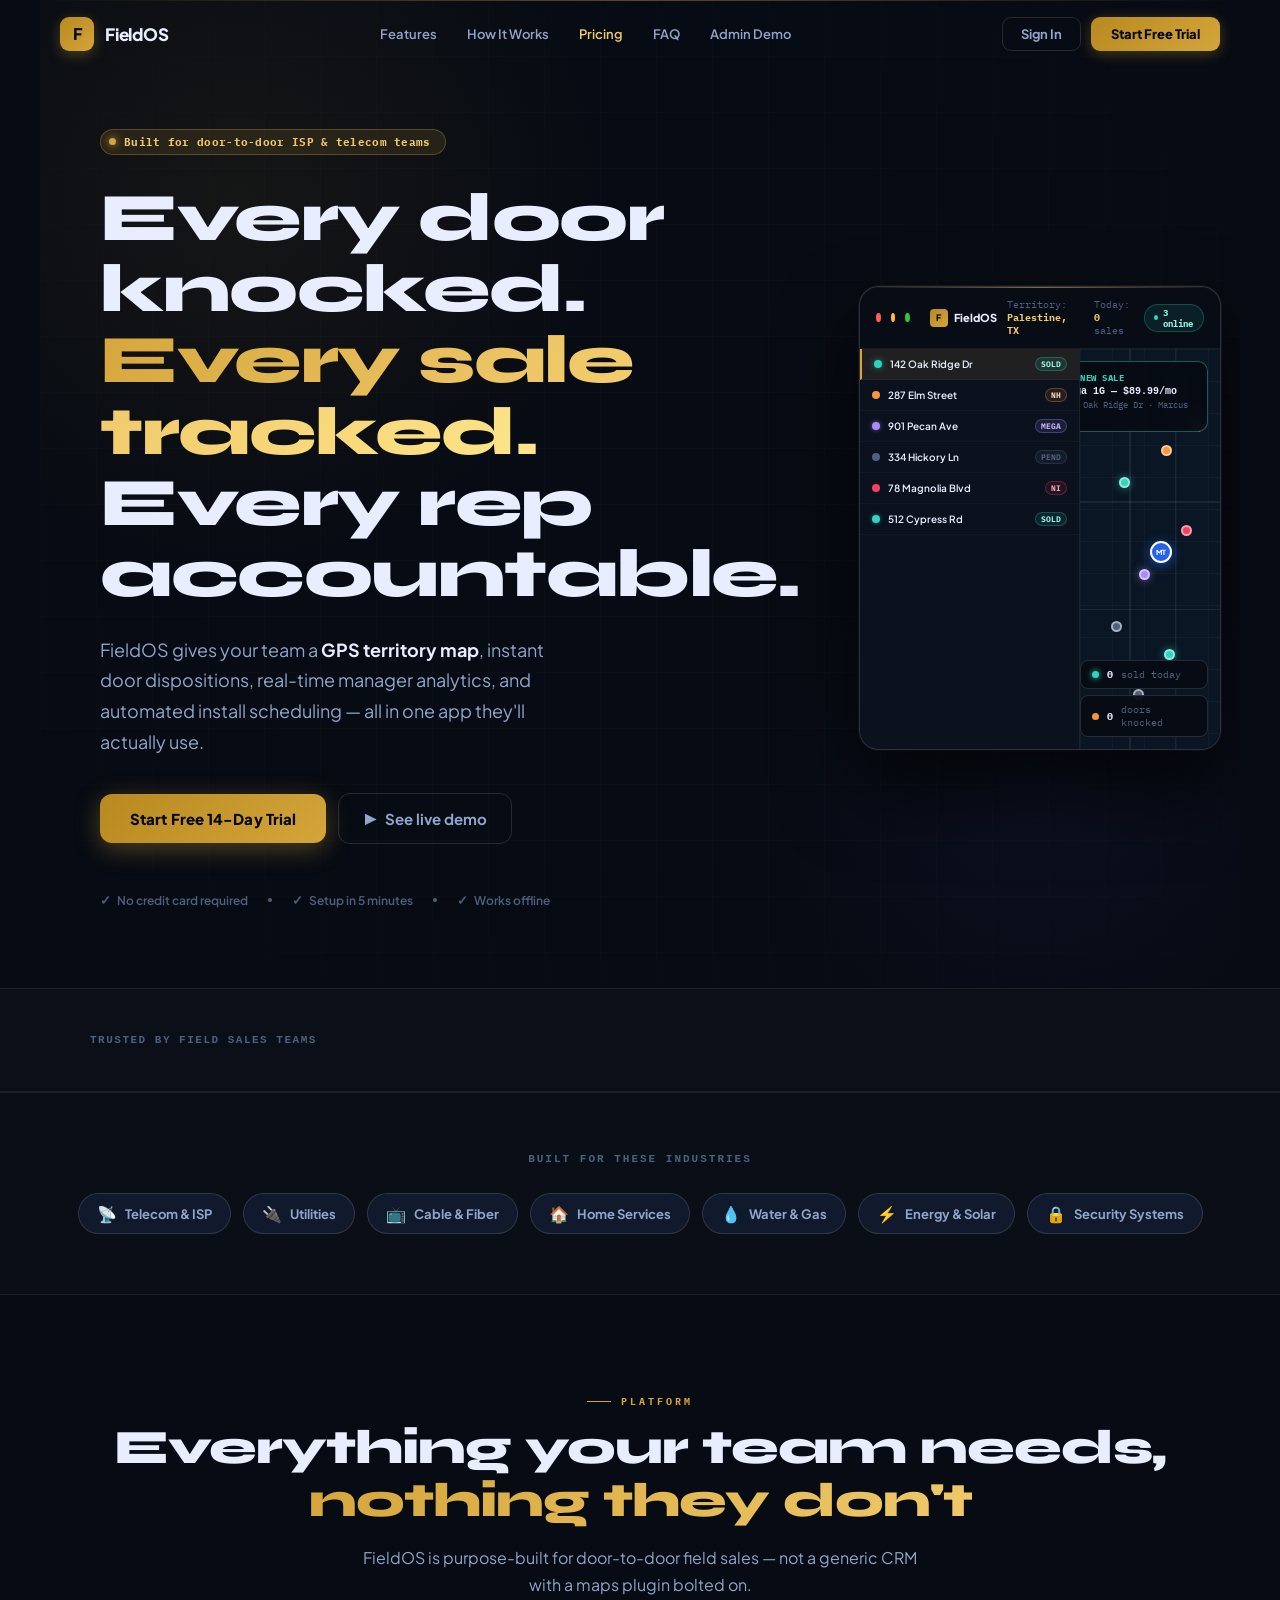
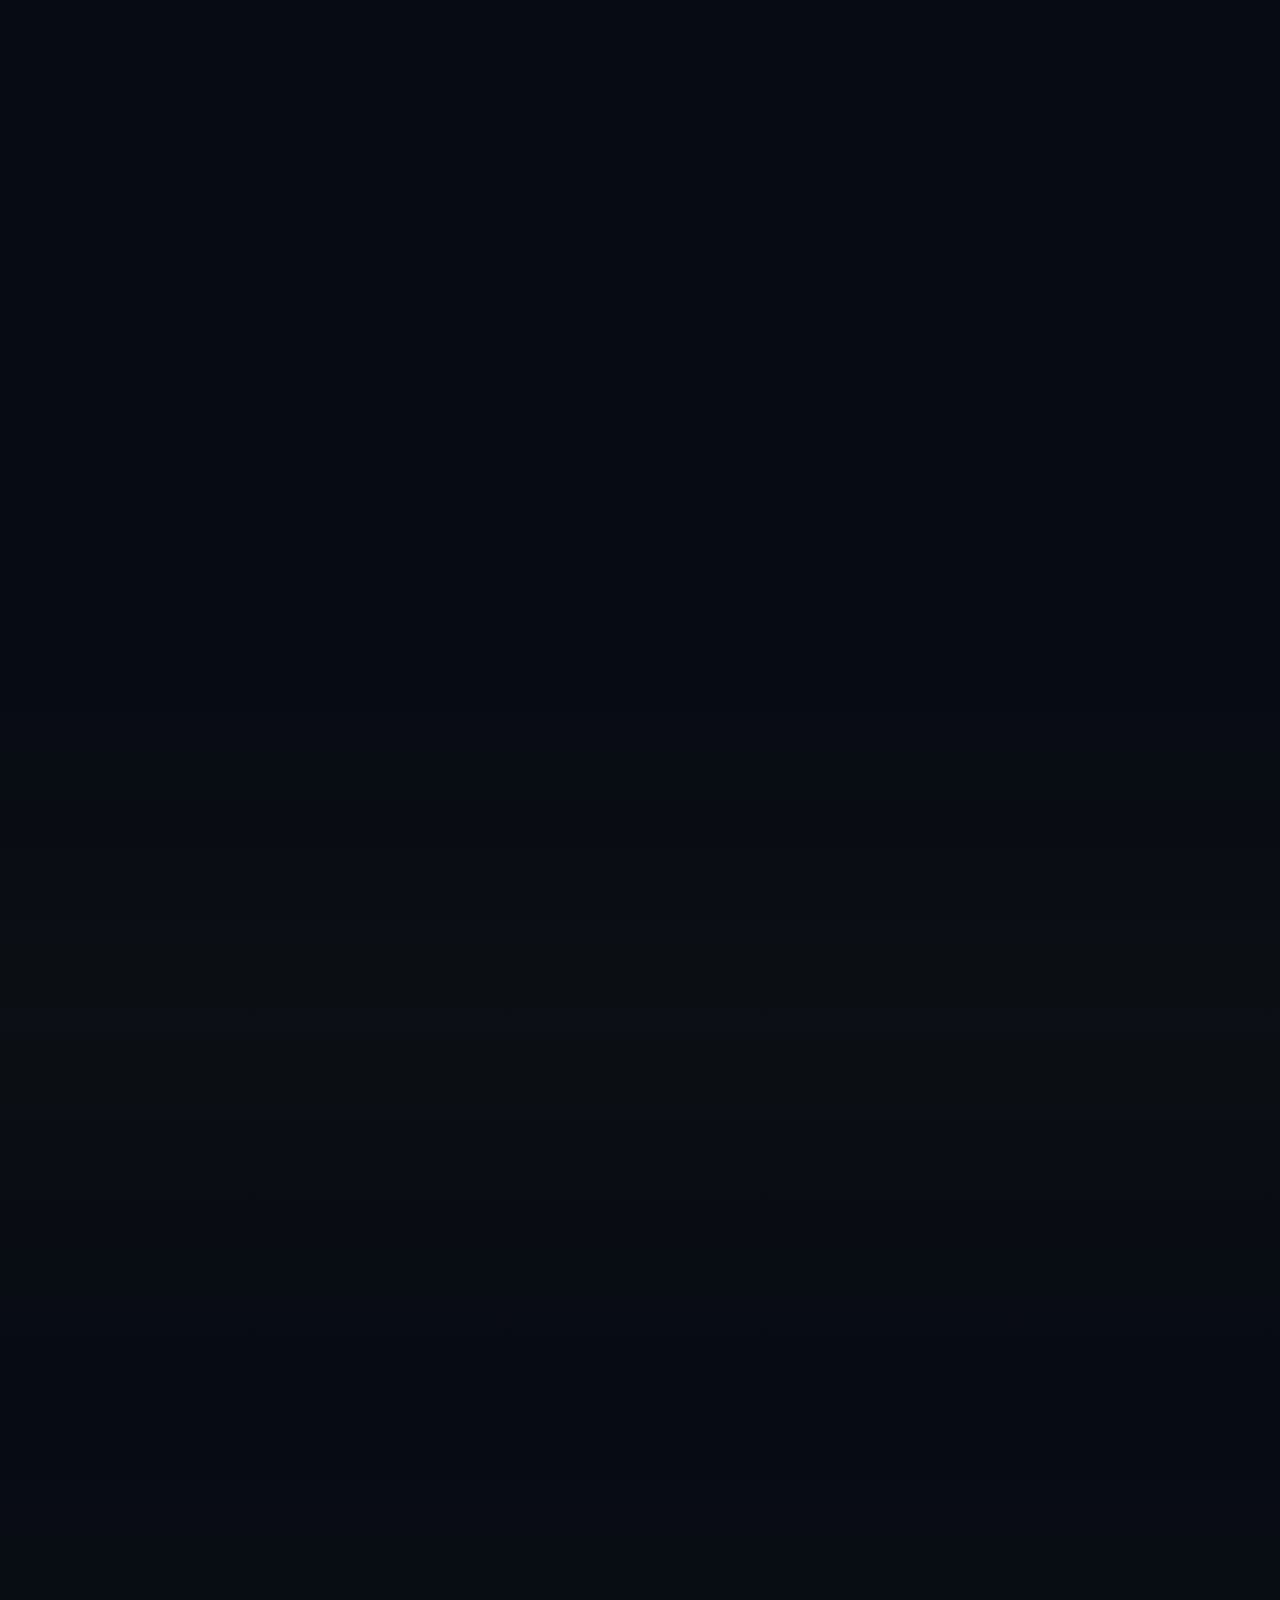
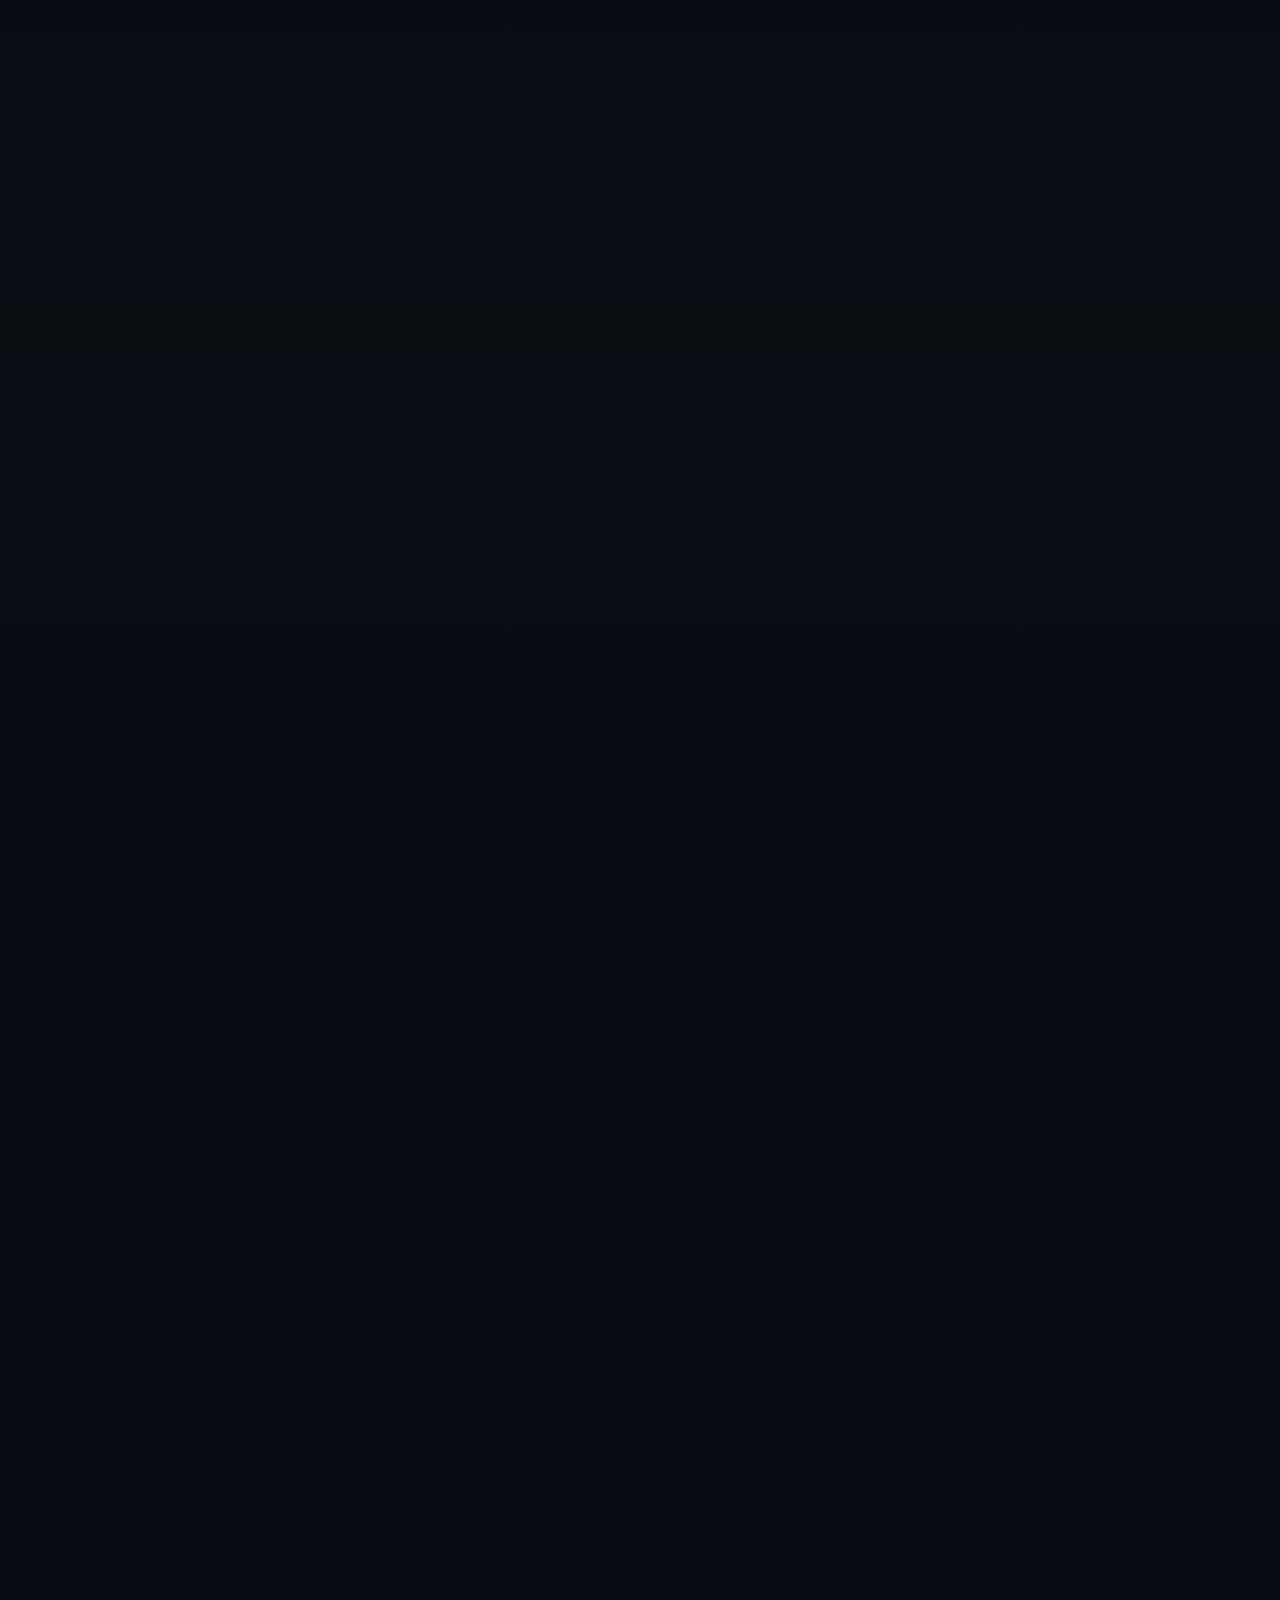
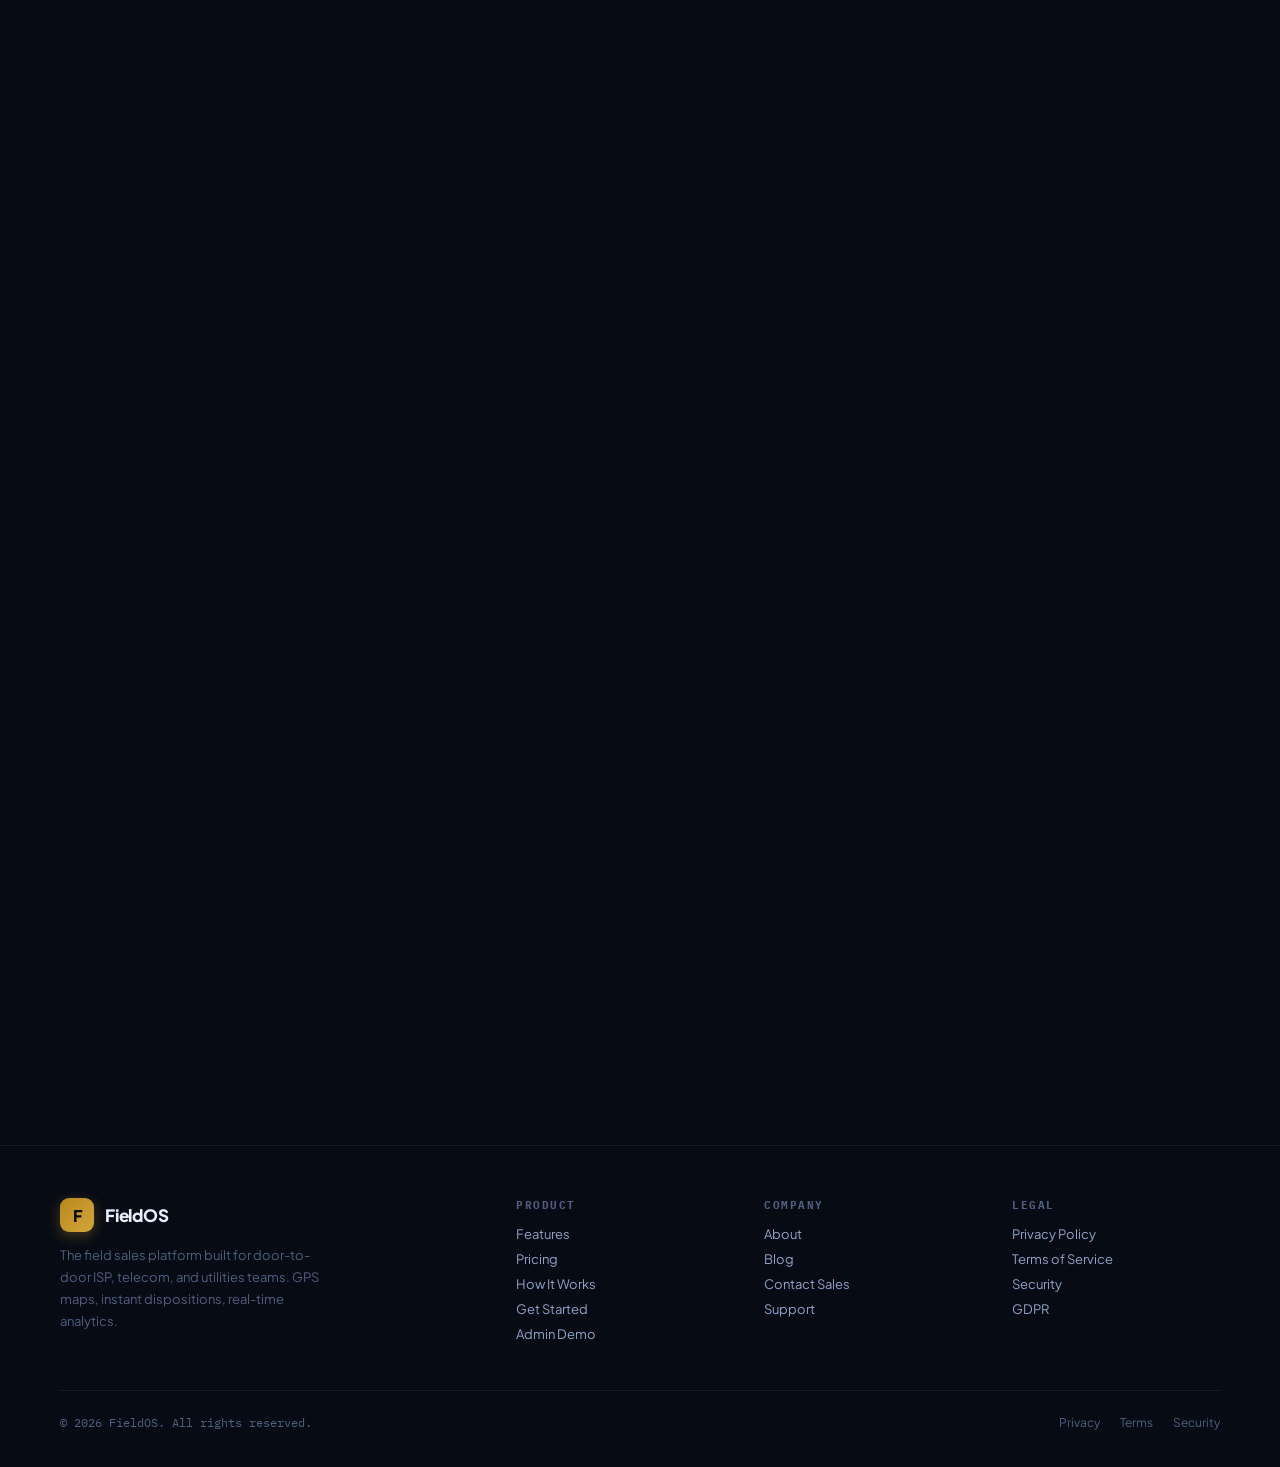
==== commit 6f838bf0: "Rename index-redirect.html to index.html" ====
--- a/index.html
+++ b/index.html
@@ -2,834 +2,12 @@
 <html lang="en">
 <head>
 <meta charset="UTF-8">
-<meta name="viewport" content="width=device-width, initial-scale=1.0, viewport-fit=cover">
-<title>Zito FieldOS</title>
-<link rel="manifest" href="manifest.json">
-<meta name="theme-color" content="#005696">
-<meta name="mobile-web-app-capable" content="yes">
-<meta name="apple-mobile-web-app-capable" content="yes">
-<meta name="apple-mobile-web-app-status-bar-style" content="black-translucent">
-<meta name="apple-mobile-web-app-title" content="FieldOS">
-<link rel="apple-touch-icon" href="https://www.zitomedia.net/wp-content/uploads/2025/03/Untitled-design-6.png">
-<link rel="icon" type="image/png" href="https://www.zitomedia.net/wp-content/uploads/2025/03/Untitled-design-6.png">
-
-<!-- Preconnect to every external host so DNS + TLS happens in parallel, not serially -->
-<link rel="preconnect" href="https://fonts.googleapis.com">
-<link rel="preconnect" href="https://fonts.gstatic.com" crossorigin>
-<link rel="preconnect" href="https://cdnjs.cloudflare.com">
-<link rel="preconnect" href="https://server.arcgisonline.com">
-<link rel="preconnect" href="https://nominatim.openstreetmap.org">
-<link rel="preconnect" href="https://services.arcgisonline.com">
-<link rel="dns-prefetch" href="https://script.google.com">
-
-<!-- Fonts: display=swap means text shows in fallback font immediately, custom font swaps in when ready -->
-<link href="https://fonts.googleapis.com/css2?family=Space+Mono:wght@400;700&family=Syne:wght@400;600;700;800&display=swap" rel="stylesheet">
-<link rel="stylesheet" href="https://cdnjs.cloudflare.com/ajax/libs/leaflet/1.9.4/leaflet.min.css"/>
-<link rel="stylesheet" href="https://cdnjs.cloudflare.com/ajax/libs/leaflet.markercluster/1.5.3/MarkerCluster.min.css"/>
-<link rel="stylesheet" href="https://cdnjs.cloudflare.com/ajax/libs/leaflet.markercluster/1.5.3/MarkerCluster.Default.min.css"/>
-<!-- App styles — bump ?v= whenever you update style.css so browsers fetch fresh -->
-<link rel="stylesheet" href="style.css">
+<title>FieldOS</title>
+<!-- GitHub Pages root redirect → landing.html -->
+<meta http-equiv="refresh" content="0; url=landing.html">
+<script>window.location.replace('landing.html');</script>
 </head>
 <body>
-
-<!-- ═══════════════════ SPLASH SCREEN ═══════════════════ -->
-<div id="splash" class="gone">
-  <div class="splash-grid"></div>
-  <div class="splash-glow"></div>
-  <div class="splash-rings">
-    <div class="splash-ring"></div>
-    <div class="splash-ring"></div>
-    <div class="splash-ring"></div>
-    <div class="splash-ring"></div>
-  </div>
-  <div class="splash-body">
-    <div class="splash-logo">
-      <img src="https://www.zitomedia.net/wp-content/uploads/2025/03/Untitled-design-6.png" alt="Zito Media">
-    </div>
-    <div class="splash-line"></div>
-    <div class="splash-tag">Field Operations & Sales Intelligence</div>
-    <div class="splash-name" id="splash-rep-name"></div>
-    <div class="splash-dots">
-      <div class="splash-dot"></div>
-      <div class="splash-dot"></div>
-      <div class="splash-dot"></div>
-    </div>
-    <div class="splash-prog-wrap">
-      <div class="splash-prog-track">
-        <div class="splash-prog-fill" id="splash-prog-fill"></div>
-      </div>
-      <div class="splash-prog-label">Loading session…</div>
-    </div>
-  </div>
-  <div class="splash-ver">ZITO FIELDOS v1.0.3 • Production • Build 2026.02.22</div>
-</div>
-
-<!-- ═══════════════════ SIGN-OUT CONFIRM ═══════════════════ -->
-<div id="signout-confirm">
-  <div class="signout-box">
-    <div class="signout-icon">👋</div>
-    <div class="signout-title">End Session?</div>
-    <div class="signout-msg">Your availability will be set to Offline and your session will be securely closed.</div>
-    <div class="signout-btns">
-      <button class="signout-cancel" onclick="closeSignOutConfirm()">Cancel</button>
-      <button class="signout-confirm-btn" onclick="confirmSignOut()">End Session</button>
-    </div>
-  </div>
-</div>
-
-<!-- ═══════════════════ SETUP PAGE ═══════════════════ -->
-<div id="page-setup">
-  <div class="logo-bar">
-    <img src="https://www.zitomedia.net/wp-content/uploads/2025/03/Untitled-design-6.png" alt="Zito Media Logo">
-  </div>
-  <div class="setup-card">
-    <h1>Initialize Sales Session</h1>
-    <p class="sub">Securely configure your territory, rep credentials, and address dataset before deployment.</p>
-
-    <div class="step">
-      <div class="slabel">Step 1 — Your Name</div>
-      <input class="txt-in" type="text" id="rep-name" placeholder="e.g. John Smith" oninput="validateRepName()" autocomplete="name">
-      <div id="rep-name-hint">⚠ Please enter your first and last name</div>
-      <div id="rep-profile-status"></div>
-    </div>
-
-    <div class="step">
-      <div class="slabel">Step 2 — Load Addresses <span class="text-danger">*Required</span></div>
-      <p class="shint">Addresses are loaded automatically once you click Load Addresses. Click the button below to fetch them — or upload a CSV as a backup.</p>
-      <button class="btn-fetch-addr" id="btn-fetch-addr" onclick="fetchAddressesFromSheet()">
-        <span id="fetch-addr-icon">📋</span> Load Addresses
-      </button>
-      <div id="fetch-addr-status" class="dz-status"></div>
-
-      <div class="dz-or">— or upload CSV backup —</div>
-      <div class="dropzone" id="dz-csv">
-        <input type="file" id="csv-file" accept=".csv">
-        <div class="dz-icon">📂</div>
-        <div class="dz-label">Drop CSV here or <strong>click to browse</strong></div>
-        <div id="csv-status" class="dz-status"></div>
-      </div>
-    </div>
-
-    <div class="step">
-      <div class="slabel">Step 3 — Territory KMZ Files <span class="text-muted">(optional)</span></div>
-      <p class="shint">Upload one or more KMZ files to draw territory polygons on the map.</p>
-      <div class="dropzone" id="dz-kml">
-        <input type="file" id="kml-file" accept=".kml,.kmz" multiple>
-        <div class="dz-icon">🗺️</div>
-        <div class="dz-label">Drop KMZ files here or <strong>click to browse</strong></div>
-        <div class="dz-label small-muted">Multiple files supported</div>
-      </div>
-      <div id="kml-file-list"></div>
-    </div>
-
-    <button class="btn-launch" id="launch-btn" disabled onclick="launchApp()">Launch</button>
-  </div>
-</div>
-
-<!-- ═══════════════════ APP PAGE ═══════════════════ -->
-<div id="page-app">
-  <div id="topbar">
-    <div class="tb-logo">
-      <img src="https://www.zitomedia.net/wp-content/uploads/2025/03/Untitled-design-6.png" alt="Logo" class="topbar-logo-img">
-    </div>
-    <div class="tb-sep"></div>
-    <div class="tb-stat">Homes Passed: <strong id="st-total">0</strong></div>
-    <div class="tb-stat sched">✅ Scheduled: <strong id="st-sched">0</strong></div>
-    <div class="tb-stat">Pending: <strong id="st-pend">0</strong></div>
-    <div class="tb-actions">
-      <button id="btn-drop-pin-top" class="tb-btn" title="Drop a pin / add an address">📍 Drop Pin</button>
-      <button id="btn-draw-zone-top" class="tb-btn tb-btn-zone" onclick="toggleDrawZoneMode()" title="Draw a polygon and auto-add every house inside it">🏘 Draw Zone</button>
-      <div id="tb-status-pill" class="is-offline" onclick="openBadge()" title="View my badge">
-        <span class="status-dot"></span>
-        <span id="tb-status-label">OFFLINE</span>
-      </div>
-      <button id="btn-manager" class="tb-btn" onclick="openManagerPanel()">Team</button>
-      <button id="btn-chat" class="tb-btn tb-btn-chat" onclick="openChat()" title="Team Chat">
-        💬 Chat<span id="chat-unread-badge" class="chat-unread-badge hidden"></span>
-      </button>
-      <button class="tb-btn" onclick="openBadge()">My Badge</button>
-      <button class="tb-btn btn-logout" onclick="openSignOutConfirm()" title="Sign out">Log Out</button>
-    </div>
-  </div>
-
-  <!-- Sidebar collapse toggle -->
-  <button id="sidebar-toggle" onclick="toggleSidebar()" title="Toggle address list">&#8249;</button>
-
-  <!-- ═══════════════════ BADGE MODAL ═══════════════════ -->
-  <div id="badge-modal" onclick="if(event.target===this)closeBadge()">
-    <div class="badge-wrap">
-      <div class="badge-card">
-        <div class="badge-stripe"></div>
-        <div class="badge-logo-bar">
-          <img src="https://www.zitomedia.net/wp-content/uploads/2025/03/Untitled-design-6.png" alt="Zito Media">
-          <span class="badge-id-num" id="badge-id-num">REP-000</span>
-        </div>
-        <div class="badge-avatar" id="badge-avatar">?</div>
-        <div class="badge-name" id="badge-rep-name">—</div>
-        <div class="badge-title">Sales Representative</div>
-        
-        <div class="badge-contact">
-          <div class="badge-contact-row">📞 <a id="badge-phone-link" href="#"><span id="badge-rep-phone">—</span></a></div>
-          <div class="badge-contact-row">✉️ <a id="badge-email-link" href="#"><span id="badge-rep-email">—</span></a></div>
-          <div class="badge-contact-row">🌐 <a id="badge-web-link" href="#" target="_blank" rel="noopener"><span id="badge-rep-web">zitomedia.net</span></a></div>
-        </div>
-
-        <div class="badge-email-actions">
-          <button class="badge-email-btn mega" onclick="emailCustomerOffer('mega')">Email Mega Offer</button>
-          <button class="badge-email-btn gig" onclick="emailCustomerOffer('gig')">Email Gig Offer</button>
-        </div>
-
-        <div class="badge-divider"></div>
-        <div class="badge-stats">
-          <div class="badge-stat">
-            <div class="badge-stat-val total-c" id="badge-total">0</div>
-            <div class="badge-stat-lbl">Total Sales</div>
-          </div>
-          <div class="badge-stat">
-            <div class="badge-stat-val mega-c" id="badge-mega">0</div>
-            <div class="badge-stat-lbl">Mega</div>
-          </div>
-          <div class="badge-stat">
-            <div class="badge-stat-val gig-c" id="badge-gig">0</div>
-            <div class="badge-stat-lbl">Gig</div>
-          </div>
-        </div>
-        <div class="badge-divider"></div>
-        <div class="badge-status-row">
-          <div id="badge-toggle" class="badge-status-toggle offline" onclick="toggleRepStatus()">
-            <span class="badge-toggle-dot"></span>
-            <span id="badge-status-text">OFFLINE</span>
-          </div>
-        </div>
-        <div class="badge-toggle-hint">Tap to toggle your availability status</div>
-      </div>
-      <button class="badge-close-btn" onclick="closeBadge()">Close</button>
-      <button class="badge-signout-btn" onclick="closeBadge();openSignOutConfirm()">⏻ End Session</button>
-    </div>
-  </div>
-
-  <!-- ═══════════════════ MANAGER DASHBOARD ═══════════════════ -->
-  <div id="manager-modal" onclick="if(event.target===this)closeManagerPanel()">
-    <div class="mgr-wrap">
-
-      <!-- Header -->
-      <div class="mgr-header">
-        <div>
-          <div class="mgr-eyebrow">Manager View</div>
-          <div class="mgr-title">Field Intelligence</div>
-          <div class="mgr-subtitle" id="mgr-last-refresh">—</div>
-        </div>
-        <button class="mgr-refresh-btn" id="mgr-refresh-btn" onclick="refreshManagerPanel()">↻</button>
-      </div>
-
-      <!-- Top KPI pills -->
-      <div class="mgr-summary">
-        <div class="mgr-pill"><div class="mgr-pill-val online-c" id="mgr-count-online">—</div><div class="mgr-pill-lbl">Online</div></div>
-        <div class="mgr-pill"><div class="mgr-pill-val offline-c" id="mgr-count-offline">—</div><div class="mgr-pill-lbl">Offline</div></div>
-        <div class="mgr-pill"><div class="mgr-pill-val sales-c" id="mgr-count-sales">—</div><div class="mgr-pill-lbl">Sales Today</div></div>
-      </div>
-
-      <!-- Tab nav -->
-      <div class="mgr-tabs">
-        <button class="mgr-tab active" onclick="switchMgrTab('team',this)"><span class="tab-emoji">👥</span><span class="tab-label">Team</span></button>
-        <button class="mgr-tab" onclick="switchMgrTab('analytics',this)"><span class="tab-emoji">📊</span><span class="tab-label">Analytics</span></button>
-        <button class="mgr-tab" onclick="switchMgrTab('coverage',this)"><span class="tab-emoji">🗺</span><span class="tab-label">Coverage</span></button>
-        <button class="mgr-tab" onclick="switchMgrTab('forecast',this)"><span class="tab-emoji">💰</span><span class="tab-label">Forecast</span></button>
-        <button class="mgr-tab" onclick="switchMgrTab('territory',this)"><span class="tab-emoji">🎯</span><span class="tab-label">Territory</span></button>
-        <button class="mgr-tab mgr-tab-ai" onclick="switchMgrTab('ai',this)"><span class="tab-emoji">🤖</span><span class="tab-label">AI</span></button>
-        <!-- AI Coach removed -->
-      </div>
-
-      <!-- ── TAB: TEAM ── -->
-      <div id="mgr-tab-team" class="mgr-tab-panel active">
-        <div class="mgr-perf">
-          <div class="mgr-perf-head">Live Performance</div>
-          <div class="mgr-perf-grid">
-            <div class="mgr-metric">
-              <div class="mgr-metric-lbl">Close Rate</div>
-              <div class="mgr-metric-val" id="mgr-m-close">—</div>
-              <div class="mgr-metric-sub" id="mgr-m-close-sub">—</div>
-            </div>
-            <div class="mgr-metric">
-              <div class="mgr-metric-lbl">Sales / Hour</div>
-              <div class="mgr-metric-val" id="mgr-m-pace">—</div>
-              <div class="mgr-metric-sub" id="mgr-m-pace-sub">—</div>
-            </div>
-            <div class="mgr-metric">
-              <div class="mgr-metric-lbl">Gig Mix</div>
-              <div class="mgr-metric-val" id="mgr-m-gigmix">—</div>
-              <div class="mgr-metric-sub" id="mgr-m-gigmix-sub">—</div>
-            </div>
-            <div class="mgr-metric">
-              <div class="mgr-metric-lbl">Sales / Rep</div>
-              <div class="mgr-metric-val" id="mgr-m-spr">—</div>
-              <div class="mgr-metric-sub" id="mgr-m-spr-sub">—</div>
-            </div>
-          </div>
-        </div>
-        <div class="mgr-list-head">Field Reps</div>
-        <div id="mgr-rep-list">
-          <div class="mgr-loading"><div class="mgr-spinner"></div>Loading rep data…</div>
-        </div>
-      </div>
-
-      <!-- ── TAB: ANALYTICS ── -->
-      <div id="mgr-tab-analytics" class="mgr-tab-panel">
-
-        <div class="mgr-two-col">
-          <div class="ana-card">
-            <div class="ana-card-head">🕐 Best Hours to Knock</div>
-            <div class="ana-card-sub">Close rate by hour of day — based on all recorded door knocks</div>
-            <div id="ana-tod-chart" class="tod-chart"></div>
-            <div class="tod-x-labels" id="ana-tod-labels"></div>
-          </div>
-
-          <div class="ana-card">
-            <div class="ana-card-head">📶 Status Breakdown</div>
-            <div class="ana-card-sub">Disposition of all worked doors this session</div>
-            <div id="ana-status-bars" class="status-bars"></div>
-          </div>
-        </div>
-
-        <div class="mgr-two-col">
-          <div class="ana-card">
-            <div class="ana-card-head">🆚 Competitor Landscape</div>
-            <div class="ana-card-sub">What service do prospects already have?</div>
-            <div id="ana-competitor" class="competitor-grid"></div>
-          </div>
-
-          <div class="ana-card">
-            <div class="ana-card-head">👤 Rep Leaderboard</div>
-            <div class="ana-card-sub">Ranked by close rate — minimum 5 doors worked</div>
-            <div id="ana-leaderboard" class="leaderboard-list"></div>
-          </div>
-        </div>
-
-      </div>
-
-      <!-- ── TAB: COVERAGE ── -->
-      <div id="mgr-tab-coverage" class="mgr-tab-panel">
-
-        <div class="mgr-two-col">
-          <div class="ana-card">
-            <div class="ana-card-head card-head-flex">
-              <span>Territory Coverage</span>
-              <button class="heat-btn" id="btn-heat-map" onclick="toggleHeatMap()">🌡 Coverage Map</button>
-            </div>
-            <div class="ana-card-sub">% of addresses knocked per territory</div>
-            <div id="cov-territory-bars"></div>
-          </div>
-
-          <div class="ana-card">
-            <div class="ana-card-head">📍 Coverage Legend</div>
-            <div class="cov-legend">
-              <div class="cov-leg-row"><span class="cov-swatch mega"></span>Mega Sale</div>
-              <div class="cov-leg-row"><span class="cov-swatch gig"></span>Gig Sale</div>
-              <div class="cov-leg-row"><span class="cov-swatch nothome"></span>Not Home</div>
-              <div class="cov-leg-row"><span class="cov-swatch brightspeed"></span>Brightspeed</div>
-              <div class="cov-leg-row"><span class="cov-swatch incontract"></span>In Contract</div>
-              <div class="cov-leg-row"><span class="cov-swatch notinterested"></span>Not Interested</div>
-              <div class="cov-leg-row"><span class="cov-swatch goback"></span>Go Back Later</div>
-              <div class="cov-leg-row"><span class="cov-swatch pending"></span>Pending / Untouched</div>
-            </div>
-          </div>
-        </div>
-
-      </div>
-
-      <!-- ── TAB: FORECAST ── -->
-      <div id="mgr-tab-forecast" class="mgr-tab-panel">
-
-        <div class="ana-card forecast-hero">
-          <div class="ana-card-head">📡 Revenue Projection</div>
-          <div class="ana-card-sub">Based on current close rate applied to remaining pending homes</div>
-          <div class="forecast-mrr" id="fc-mrr">—</div>
-          <div class="forecast-mrr-label">Projected Monthly Recurring Revenue</div>
-        </div>
-
-        <div class="ana-card">
-          <div class="ana-card-head">Projection Inputs</div>
-          <div class="fc-inputs-grid" id="fc-inputs-grid"></div>
-        </div>
-
-        <div class="ana-card">
-          <div class="ana-card-head">Territory Breakdown</div>
-          <div id="fc-territory-table"></div>
-        </div>
-
-        <div class="ana-card">
-          <div class="ana-card-head">Package Revenue Split</div>
-          <div class="fc-pkg-split" id="fc-pkg-split"></div>
-        </div>
-
-      </div>
-
-      <!-- ── TAB: TERRITORY INTEL ── -->
-      <div id="mgr-tab-territory" class="mgr-tab-panel">
-
-        <div class="ana-card">
-          <div class="ana-card-head">📡 Territory Saturation</div>
-          <div class="ana-card-sub">How worked-out is each territory? When to rotate reps in.</div>
-          <div id="ti-saturation"></div>
-        </div>
-
-        <div class="ana-card">
-          <div class="ana-card-head">🆚 Competitor Breakdown by Territory</div>
-          <div class="ana-card-sub">% of homes using Brightspeed, in contract, or open market — per territory</div>
-          <div id="ti-competitor-table"></div>
-        </div>
-
-        <div class="ana-card">
-          <div class="ana-card-head">🔄 Follow-Up Queue</div>
-          <div class="ana-card-sub">Go Back Later &amp; Not Home doors across all territories — sorted by how long they've been waiting</div>
-          <div id="ti-stale-list"></div>
-        </div>
-
-        <div class="ana-card">
-          <div class="ana-card-head">📋 Deploy Recommendations</div>
-          <div class="ana-card-sub">Where to focus reps next based on coverage and close rate data</div>
-          <div id="ti-recommendations"></div>
-        </div>
-
-      </div>
-
-      <!-- AI Coach tab removed -->
-
-      <!-- ── TAB: AI ANALYSIS ── -->
-      <div id="mgr-tab-ai" class="mgr-tab-panel">
-
-        <!-- API Key row -->
-        <div class="ai-key-row" id="ai-key-row">
-          <div class="ai-key-label">Anthropic API Key</div>
-          <div class="ai-key-input-wrap">
-            <input class="ai-key-input" id="ai-key-input" type="password"
-              placeholder="sk-ant-api03-…"
-              oninput="aiKeySave()"
-              autocomplete="off" spellcheck="false">
-            <button class="ai-key-toggle" onclick="aiKeyToggle()" title="Show/hide key">👁</button>
-          </div>
-          <div class="ai-key-hint" id="ai-key-hint">Saved in your browser only — never sent to the sheet</div>
-        </div>
-
-        <div class="ai-hero-card">
-          <div class="ai-hero-left">
-            <div class="ai-hero-title">🤖 Field Intelligence Briefing</div>
-            <div class="ai-hero-sub">Claude analyses all live territory, rep, competitor, and forecast data to give you actionable deployment recommendations.</div>
-          </div>
-          <button class="ai-run-btn" id="ai-run-btn" onclick="runAIAnalysis()">
-            <span id="ai-run-btn-label">▶ Run Analysis</span>
-          </button>
-        </div>
-
-        <!-- Context pills — what data is being sent -->
-        <div class="ai-context-pills" id="ai-context-pills"></div>
-
-        <!-- Output area -->
-        <div id="ai-output" class="ai-output-idle">
-          <div class="ai-output-placeholder">
-            <div class="ai-placeholder-icon">🧠</div>
-            <div>Enter your API key above, then hit <strong>Run Analysis</strong>.<br>
-            Takes about 10–15 seconds.</div>
-          </div>
-        </div>
-
-        <!-- Timestamp -->
-        <div class="ai-timestamp" id="ai-timestamp"></div>
-
-      </div>
-
-      <button class="mgr-close-btn" onclick="closeManagerPanel()">Close</button>
-    </div>
-  </div>
-
-  <!-- ═══════════════════ GPS PERMISSION PROMPT ═══════════════════ -->
-  <div id="gps-prompt" class="gps-prompt-overlay">
-    <div class="gps-prompt-box">
-      <div class="gps-prompt-icon">📍</div>
-      <div class="gps-prompt-title">Enable Location</div>
-      <div class="gps-prompt-body">
-        FieldOS uses your location to:<br><br>
-        <span class="gps-feat">🧭 <strong>Route Mode</strong> — sort addresses nearest-first as you walk</span>
-        <span class="gps-feat">📡 <strong>Territory loading</strong> — auto-load homes near you</span>
-        <span class="gps-feat">🔄 <strong>Follow-Up Queue</strong> — show distance to each callback</span>
-      </div>
-      <div class="gps-prompt-sub">Your location is never stored or shared. It stays on your device.</div>
-      <button class="gps-btn-allow" onclick="requestGPS()">Allow Location Access</button>
-      <button class="gps-btn-skip"  onclick="dismissGPSPrompt()">Not Now</button>
-    </div>
-  </div>
-
-  <!-- GPS status banner (shows briefly after grant/deny) -->
-  <div id="gps-banner" class="gps-banner"></div>
-
-  <div id="panel-list">
-    <div class="pl-head">
-      <div class="pl-title">
-        Addresses
-        <span class="pl-badge" id="addr-count">0</span>
-      </div>
-      <div class="pl-mode-btns">
-        <button class="pl-mode-btn" id="btn-route-mode" onclick="toggleRouteMode()">
-          <span class="pl-mode-icon">🧭</span>
-          <span class="pl-mode-label">Route</span>
-        </button>
-        <button class="pl-mode-btn" id="btn-stale-mode" onclick="toggleStaleMode()">
-          <span class="pl-mode-icon">🔄</span>
-          <span class="pl-mode-label">Follow-Up</span>
-          <span class="pl-mode-count" id="stale-badge"></span>
-        </button>
-      </div>
-      <input class="search-in" id="addr-search" placeholder="🔍 Search addresses…" oninput="filterList(this.value)">
-    </div>
-    <div id="addr-items"></div>
-    <div class="pl-footer">
-      <button class="btn-add-addr" onclick="openAddAddrModal()">&#43; Add Address</button>
-    </div>
-  </div>
-
-  <!-- ═══════════════════ ADD ADDRESS MODAL ═══════════════════ -->
-  <div id="add-addr-modal" onclick="if(event.target===this)closeAddAddrModal()">
-    <div class="add-addr-box">
-      <div class="add-addr-header">
-        <div class="add-addr-title">Add New Address</div>
-        <button class="add-addr-close" onclick="closeAddAddrModal()">&#10005;</button>
-      </div>
-      <div class="add-addr-sub">Enter a home not in the current list. It will be added to your session and saved to the Addresses tab in Google Sheets.</div>
-
-      <div class="fg">
-        <label class="fl">Street Address <span class="text-danger">*</span></label>
-        <input class="fi" type="text" id="new-addr-street" placeholder="e.g. 123 Oak St" oninput="checkNewAddrReady()">
-      </div>
-      <div class="fg-row">
-        <div>
-          <label class="fl">City <span class="text-danger">*</span></label>
-          <input class="fi" type="text" id="new-addr-city" placeholder="e.g. Burnsville" oninput="checkNewAddrReady()">
-        </div>
-        <div>
-          <label class="fl">State</label>
-          <input class="fi" type="text" id="new-addr-state" placeholder="e.g. NC" maxlength="2">
-        </div>
-      </div>
-      <div class="fg">
-        <label class="fl">ZIP Code</label>
-        <input class="fi" type="text" id="new-addr-zip" placeholder="e.g. 28714" maxlength="10">
-      </div>
-
-      <div class="add-addr-note">
-        &#128203; This address will also be written to the <strong>Addresses</strong> tab of your Google Sheet so it persists for future sessions.
-      </div>
-
-      <button class="btn-add-addr-submit" id="btn-new-addr-submit" onclick="submitNewAddress()" disabled>Add Address</button>
-      <div id="add-addr-sending">
-        <div class="add-addr-spinner"></div> Saving to Google Sheet&hellip;
-      </div>
-    </div>
-  </div>
-
-  <!-- Pin Drop banner — visible while pin mode is active -->
-  <div id="pin-drop-banner">📍 Tap a home on the map to add it</div>
-
-  <!-- Draw Zone banner — visible while polygon drawing is active -->
-  <div id="draw-zone-banner">
-    <span id="draw-zone-banner-text">✏️ Tap to place corners — double-tap or tap ● to close</span>
-    <button class="dz-banner-cancel" onclick="cancelDrawZone()">✕ Cancel</button>
-  </div>
-
-  <!-- Draw Zone Confirm Modal -->
-  <div id="draw-zone-confirm-modal" onclick="if(event.target===this)closeDrawZoneConfirm()">
-    <div class="dz-confirm-box">
-      <div class="dz-confirm-header">
-        <div class="dz-confirm-title">🏘 Zone Scan Complete</div>
-        <button class="dz-confirm-close" onclick="closeDrawZoneConfirm()">✕</button>
-      </div>
-      <div class="dz-confirm-count">
-        <div class="dz-count-num" id="dz-count-big">0</div>
-        <div class="dz-count-label">homes found in zone</div>
-      </div>
-      <div id="dz-breakdown" class="dz-breakdown"></div>
-      <div id="dz-geocode-time" class="dz-geocode-time"></div>
-      <div class="dz-territory-row">
-        <label class="dz-terr-label">Assign territory name</label>
-        <input class="dz-terr-input" id="dz-territory-input" type="text" placeholder="e.g. Palestine_TX">
-      </div>
-      <div class="dz-confirm-actions">
-        <button class="dz-btn-confirm" onclick="confirmAddZoneBuildings()">✅ Add All Homes</button>
-        <button class="dz-btn-cancel"  onclick="closeDrawZoneConfirm()">Cancel</button>
-      </div>
-    </div>
-  </div>
-
-  <!-- Drop Pin FAB — mobile only, replaces the topbar button which overflows on small screens -->
-  <button id="btn-drop-pin-fab" onclick="togglePinDropMode()" title="Drop a pin / add an address">
-    📍 Drop Pin
-  </button>
-
-  <div id="map"></div>
-
-  <!-- Weather Overlay Pill -->
-  <div id="wx-pill" class="wx-pill" aria-label="Weather controls">
-    <button id="wx-radar-toggle" class="wx-chip wx-toggle" type="button" onclick="wxToggleRadar()" aria-pressed="false">
-      <span class="wx-label">Radar</span>
-      <span class="wx-switch" aria-hidden="true"><span class="wx-knob"></span></span>
-    </button>
-    <div id="wx-temp" class="wx-chip wx-temp" title="Current temperature">—°F</div>
-  </div>
-
-  <!-- Geocoding progress bar -->
-  <div id="geocode-bar" class="hidden">
-    <div id="gc-text"></div>
-    <div class="gc-track">
-      <div id="gc-fill"></div>
-    </div>
-  </div>
-
-  <div id="panel-form">
-    <div class="pf-head">
-      <div class="pf-info">
-        <div class="pf-addr" id="pf-addr-line"></div>
-        <div class="pf-sub"  id="pf-addr-sub"></div>
-      </div>
-      <button class="pf-collapse" id="pf-collapse-btn" onclick="toggleFormCollapse()" title="Collapse / expand form">▾</button>
-      <button class="pf-close" onclick="closeForm()">✕</button>
-    </div>
-    <div class="pf-body">
-
-      <!-- Active customer notice (shown instead of sales form) -->
-      <div id="active-notice" class="hidden">
-        <div class="active-notice-box">
-          <div class="active-notice-icon">⚡</div>
-          <div class="active-notice-title">Active Customer</div>
-          <div class="active-notice-msg">This address is an existing active customer and cannot be sold to.</div>
-        </div>
-      </div>
-
-      <!-- Sales form (hidden for active customers) -->
-      <div id="sales-form-body">
-
-      <!-- Previous disposition banner — shown when address has been visited before -->
-      <div id="prev-disposition" class="hidden">
-        <div class="prev-disp-label">Previous Disposition</div>
-        <div class="prev-disp-row">
-          <span class="prev-disp-status" id="prev-disp-status"></span>
-          <span class="prev-disp-clear" onclick="clearPrevDisposition()" title="Clear disposition">✕ Clear</span>
-        </div>
-        <div class="prev-disp-note hidden" id="prev-disp-note"></div>
-      </div>
-
-      <div class="sec-head">Customer Info</div>
-      <div class="fg-row">
-        <div><label class="fl">First Name</label><input class="fi" type="text" id="f-first" placeholder="Jane"></div>
-        <div><label class="fl">Last Name</label><input class="fi" type="text" id="f-last" placeholder="Smith"></div>
-      </div>
-      <div class="fg">
-        <label class="fl">Phone</label>
-        <input class="fi" type="text" id="f-phone" placeholder="(555) 555-5555" oninput="fmtPhone(this)">
-      </div>
-      <div class="fg">
-        <label class="fl">Email</label>
-        <input class="fi" type="text" id="f-email" placeholder="jane@example.com">
-      </div>
-      <div class="fg">
-        <label class="fl">Notes</label>
-        <input class="fi" type="text" id="f-notes" placeholder="Gate code, best call time, etc.">
-      </div>
-
-      <div class="sec-head">Select Package</div>
-      <div class="pkg-grid">
-        <div class="pkg-card mega-card" id="pkg-mega" onclick="pickPkg('mega')">
-          <span class="pkg-check">✓</span>
-          <div class="pkg-icon">⚡</div>
-          <div class="pkg-name">Mega Speed</div>
-          <div class="pkg-speed">500 Mbps</div>
-          <div class="pkg-price">$44.95/mo</div>
-        </div>
-        <div class="pkg-card gig-card" id="pkg-gig" onclick="pickPkg('gig')">
-          <span class="pkg-check">✓</span>
-          <div class="pkg-icon">🚀</div>
-          <div class="pkg-name">Gig Speed</div>
-          <div class="pkg-speed">1,000 Mbps</div>
-          <div class="pkg-price">$54.95/mo</div>
-        </div>
-      </div>
-
-      <!-- Pricing Breakdown (shown after package selected) -->
-      <div id="pricing-box" class="hidden">
-
-        <div class="sec-head">Schedule Install</div>
-
-        <!-- Schedule picker -->
-        <div id="sched-wrap">
-          <div id="sched-loading" class="sched-msg hidden">
-            <div class="sched-spinner"></div><span>Loading schedule…</span>
-          </div>
-          <div id="sched-error" class="sched-err hidden"></div>
-
-          <div id="sched-picker" class="hidden">
-            <div class="sched-nav">
-              <button class="sched-nav-btn" onclick="schedShiftWeek(-1)">&#8592;</button>
-              <span class="sched-week-label" id="sched-week-label"></span>
-              <button class="sched-nav-btn" onclick="schedShiftWeek(1)">&#8594;</button>
-            </div>
-            <div id="sched-day-grid"></div>
-          </div>
-
-          <!-- Confirmed slot -->
-          <div id="sched-confirmed" class="sched-confirmed hidden">
-            <div class="sched-conf-check">✅</div>
-            <div class="sched-conf-body">
-              <div class="sched-conf-label">Install Scheduled</div>
-              <div class="sched-conf-date" id="sched-conf-date"></div>
-              <div class="sched-conf-time" id="sched-conf-time"></div>
-            </div>
-            <button class="sched-conf-change" onclick="schedClearSlot()">✕ Change</button>
-          </div>
-        </div>
-
-        <!-- Hidden fields used by calcPricing + payload -->
-        <input type="hidden" id="f-install-date">
-        <input type="hidden" id="f-install-time">
-
-        <div class="sec-head">Pricing Breakdown</div>
-        <div class="price-table">
-          <div class="price-section-label">Monthly Bill (recurring)</div>
-          <div class="price-row"><span>Internet Service</span><span id="pr-internet">—</span></div>
-           <div class="price-row"><span>Modem Fee</span><span>$10.00</span></div>
-          <div class="price-row"><span>eero 6+ WiFi Router</span><span>$5.00</span></div>
-          <div class="price-row"><span>Payment Processing Fee</span><span>$1.00</span></div>
-          <div class="price-row price-total"><span>Monthly Total</span><span id="pr-monthly">—</span></div>
-
-          <div class="price-section-label mt-14">First Month Bill (promo: internet is free)</div>
-          <div class="price-row promo-row"><span>Internet Service</span><span class="free-tag">FREE</span></div>
-           <div class="price-row"><span>Modem Fee</span><span>$10.00</span></div>
-          <div class="price-row"><span>eero 6+ WiFi Router</span><span>$5.00</span></div>
-          <div class="price-row"><span>Payment Processing Fee</span><span>$1.00</span></div>
-          <div class="price-row price-total"><span>First Month Bill (fees only)</span><span id="pr-firstbill-fees">$16.00</span></div>
-           <div class="price-row"><span class="opacity-85">+ Estimated Proration (below)</span><span class="opacity-85">—</span></div>
-           <div class="price-row price-total"><span>Estimated First Bill Total</span><span id="pr-firstbill-total">—</span></div>
-
-          <div id="proration-section" class="hidden">
-            <div class="price-section-label mt-14">Estimated Proration (install → 1st of next month)</div>
-            <div class="price-row"><span id="pr-prorate-label">Internet</span><span id="pr-prorate-internet">—</span></div>
-            <div class="price-row"><span id="pr-prorate-eero-label">eero 6+</span><span id="pr-prorate-eero">—</span></div>
-            <div class="price-row"><span>Payment Processing Fee</span><span>$1.00</span></div>
-            <div class="price-row price-total"><span>Estimated Proration Total</span><span id="pr-prorate-total">—</span></div>
-             <div class="price-note mt-10">
-               ✅ <strong>No payment is collected at install.</strong> Estimated proration is added to the first bill.
-             </div>
-          </div>
-
-          <div class="price-note">
-            📅 Bills are generated on the <strong>1st</strong> of each month and due by the <strong>10th</strong>.
-            <br>💡 Promo: First month includes <strong>free internet service</strong>, but standard monthly fees still apply (modem $10, eero $5, processing $1).
-          </div>
-        </div>
-      </div>
-
-      <div class="sec-head">Submit Sale</div>
-      <button class="btn-mega" id="btn-mega" onclick="submitSale('Mega Speed')" disabled>⚡ Submit — Mega Speed</button>
-      <button class="btn-gig"  id="btn-gig"  onclick="submitSale('Gig Speed')"  disabled>🚀 Submit — Gig Speed</button>
-
-      <div class="sec-head">No Sale</div>
-      <div class="status-grid" id="status-grid">
-        <!-- Populated dynamically by renderDispositionButtons() based on territory -->
-      </div>
-      
-      <!-- No Sale Disposition Note (only for Not Home / Not Interested / Go Back Later) -->
-      <div class="fg hidden" id="ns-note-wrap">
-        <label class="fl" for="ns-note">Disposition Note</label>
-        <textarea class="fi" id="ns-note" rows="3" placeholder="Quick note (optional)"></textarea>
-      </div>
-
-<button class="btn-log" onclick="submitStatus()">Log Status (no sale)</button>
-
-      </div><!-- end sales-form-body -->
-    </div>
-  </div>
-</div>
-
-<!-- ═══════════════════ CHAT MODAL ═══════════════════ -->
-<div id="chat-modal" onclick="if(event.target===this)closeChat()">
-  <div class="chat-wrap">
-    <div class="chat-header">
-      <div class="chat-header-left">
-        <div class="chat-title">💬 Team Chat</div>
-        <div class="chat-subtitle" id="chat-subtitle">Loading…</div>
-      </div>
-      <button class="chat-close-btn" onclick="closeChat()">✕</button>
-    </div>
-    <div class="chat-messages" id="chat-messages">
-      <div class="chat-loading"><div class="chat-spinner"></div> Loading messages…</div>
-    </div>
-    <div class="chat-input-row">
-      <input class="chat-input" id="chat-input" type="text" placeholder="Message the team…" maxlength="500" onkeydown="if(event.key==='Enter'&&!event.shiftKey){event.preventDefault();sendChatMessage();}">
-      <button class="chat-send-btn" onclick="sendChatMessage()">Send</button>
-    </div>
-  </div>
-</div>
-
-<!-- Toast -->
-<div id="toast"></div>
-
-<!-- Guide Modal -->
-<div id="modal" onclick="handleModalClick(event)">
-  <div class="modal-box">
-    <h2>⚙ Google Sheets Setup Guide</h2>
-    <p>Follow these steps to send sale data automatically to a Google Sheet.</p>
-
-    <h3>1 — Create a Google Sheet</h3>
-    <p>Add these headers in Row 1 exactly as shown:</p>
-    <pre>Timestamp | Salesperson | Address | City | State | Zip | First Name | Last Name | Phone | Email | Package | Install Date | Install Time | Notes | Status</pre>
-
-    <h3>2 — Open Apps Script</h3>
-    <p>Go to <strong>Extensions → Apps Script</strong>, delete existing code, and paste this:</p>
-    <pre>function doPost(e) {
-  var sheet = SpreadsheetApp.getActiveSpreadsheet().getActiveSheet();
-  var d = JSON.parse(e.postData.contents);
-  sheet.appendRow([
-    new Date(), d.salesperson,
-    d.address, d.city, d.state, d.zip,
-    d.firstName, d.lastName, d.phone, d.email,
-    d.package, d.installDate, d.installTime, d.notes, d.status
-  ]);
-  return ContentService
-    .createTextOutput(JSON.stringify({result:'success'}))
-    .setMimeType(ContentService.MimeType.JSON);
-}</pre>
-
-    <h3>3 — Deploy as Web App</h3>
-    <p>Click <strong>Deploy → New deployment → Web app</strong>. Set <em>Execute as</em>: <strong>Me</strong>, <em>Who has access</em>: <strong>Anyone</strong>. Deploy and authorize.</p>
-
-    <h3>4 — Address CSV Format</h3>
-    <pre>address,city,state,zip
-123 Main St,Burnsville,NC,28714
-456 Oak Ave,Burnsville,NC,28714</pre>
-
-    <button class="modal-close" onclick="closeModal()">Close</button>
-  </div>
-</div>
-<!-- Third-party libraries -->
-<script defer src="https://cdnjs.cloudflare.com/ajax/libs/leaflet/1.9.4/leaflet.min.js"></script>
-<script defer src="https://cdnjs.cloudflare.com/ajax/libs/leaflet.markercluster/1.5.3/leaflet.markercluster.min.js"></script>
-<script defer src="https://cdnjs.cloudflare.com/ajax/libs/PapaParse/5.4.1/papaparse.min.js"></script>
-<script defer src="https://cdnjs.cloudflare.com/ajax/libs/jszip/3.10.1/jszip.min.js"></script>
-<!-- App logic — bump ?v= whenever you push a new version of app.js -->
-<script defer src="app.js"></script>
-<!-- Supabase client (optional) -->
-<script type="module">
-  import { createClient } from "https://esm.sh/@supabase/supabase-js@2";
-
-  window.supabase = createClient(
-    "YOUR_SUPABASE_URL",
-    "YOUR_SUPABASE_ANON_KEY"
-  );
-</script>
-<!-- Service worker: caches app shell + tiles so the app loads fast on weak signal -->
-<script>
-  if ('serviceWorker' in navigator) {
-    window.addEventListener('load', function() {
-      navigator.serviceWorker.register('sw.js').catch(function(){});
-    });
-  }
-</script>
+<p>Redirecting… <a href="landing.html">Click here</a> if not redirected.</p>
 </body>
 </html>
